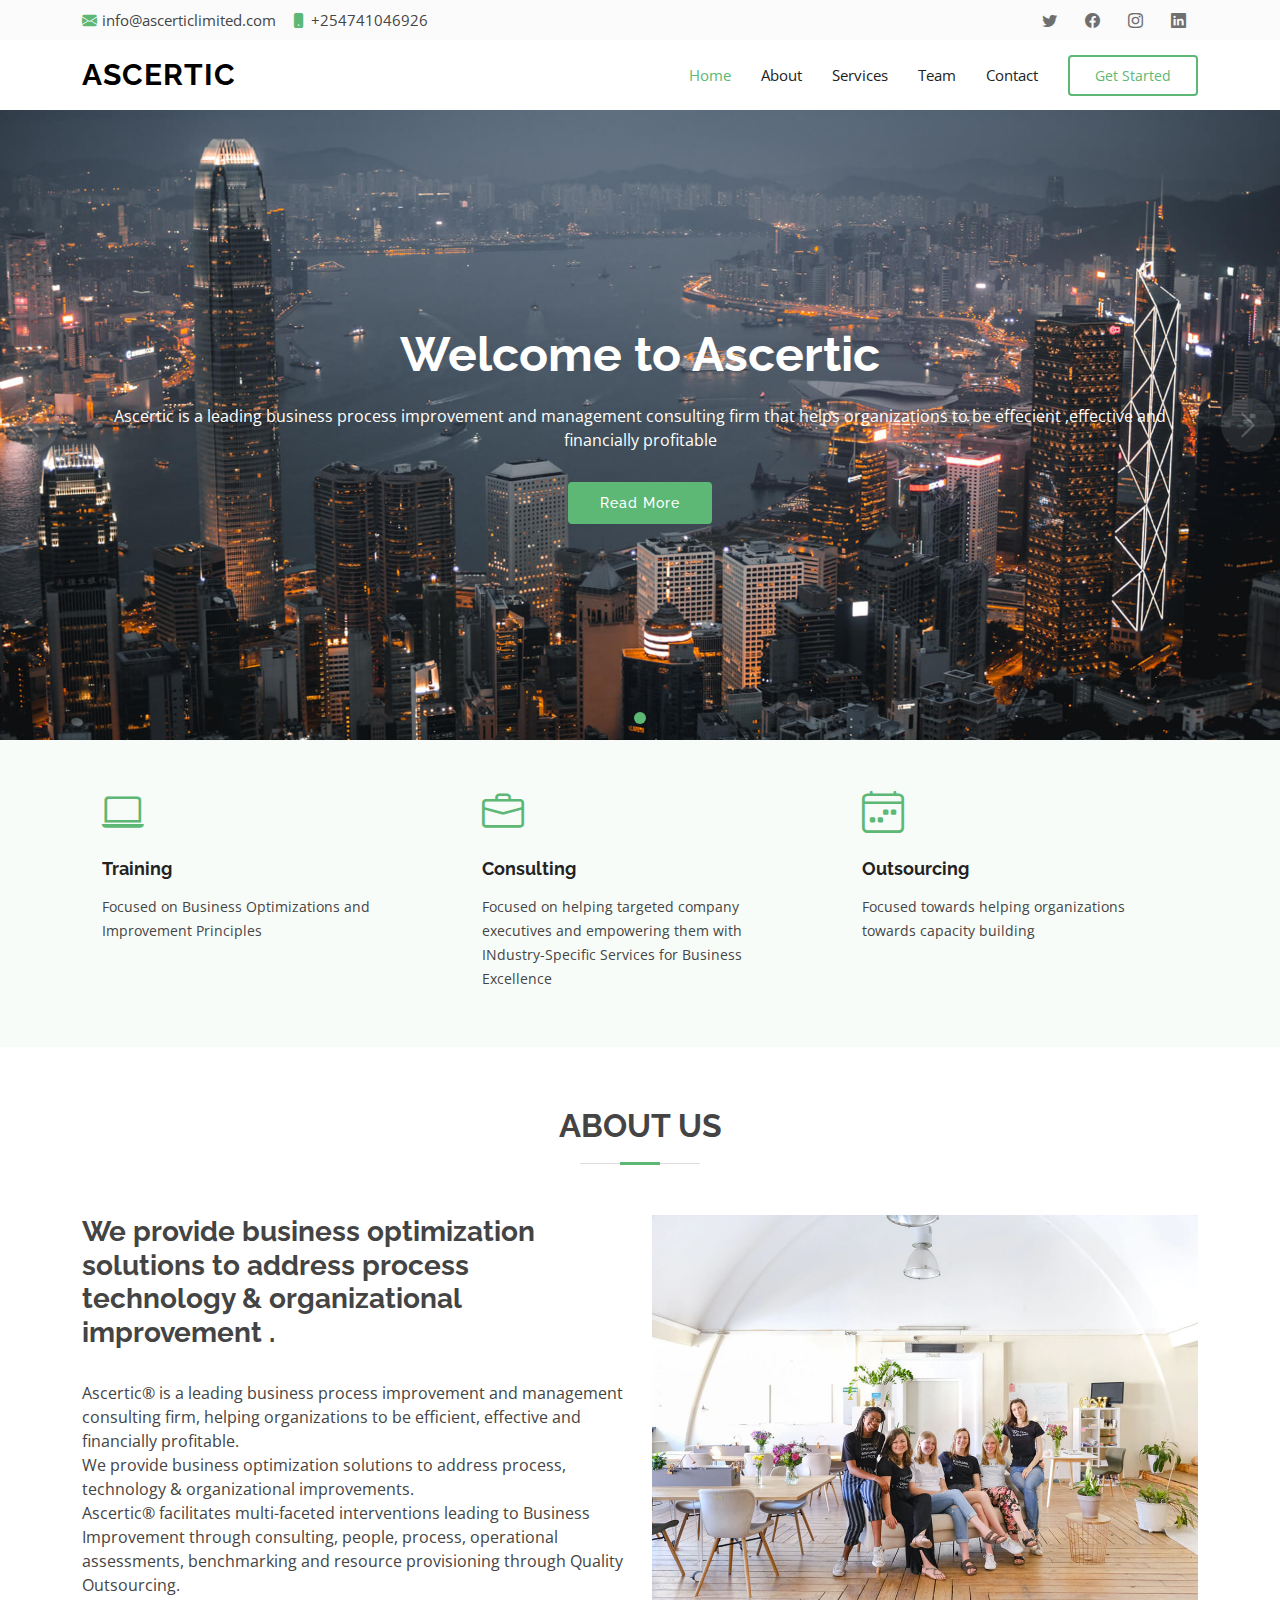
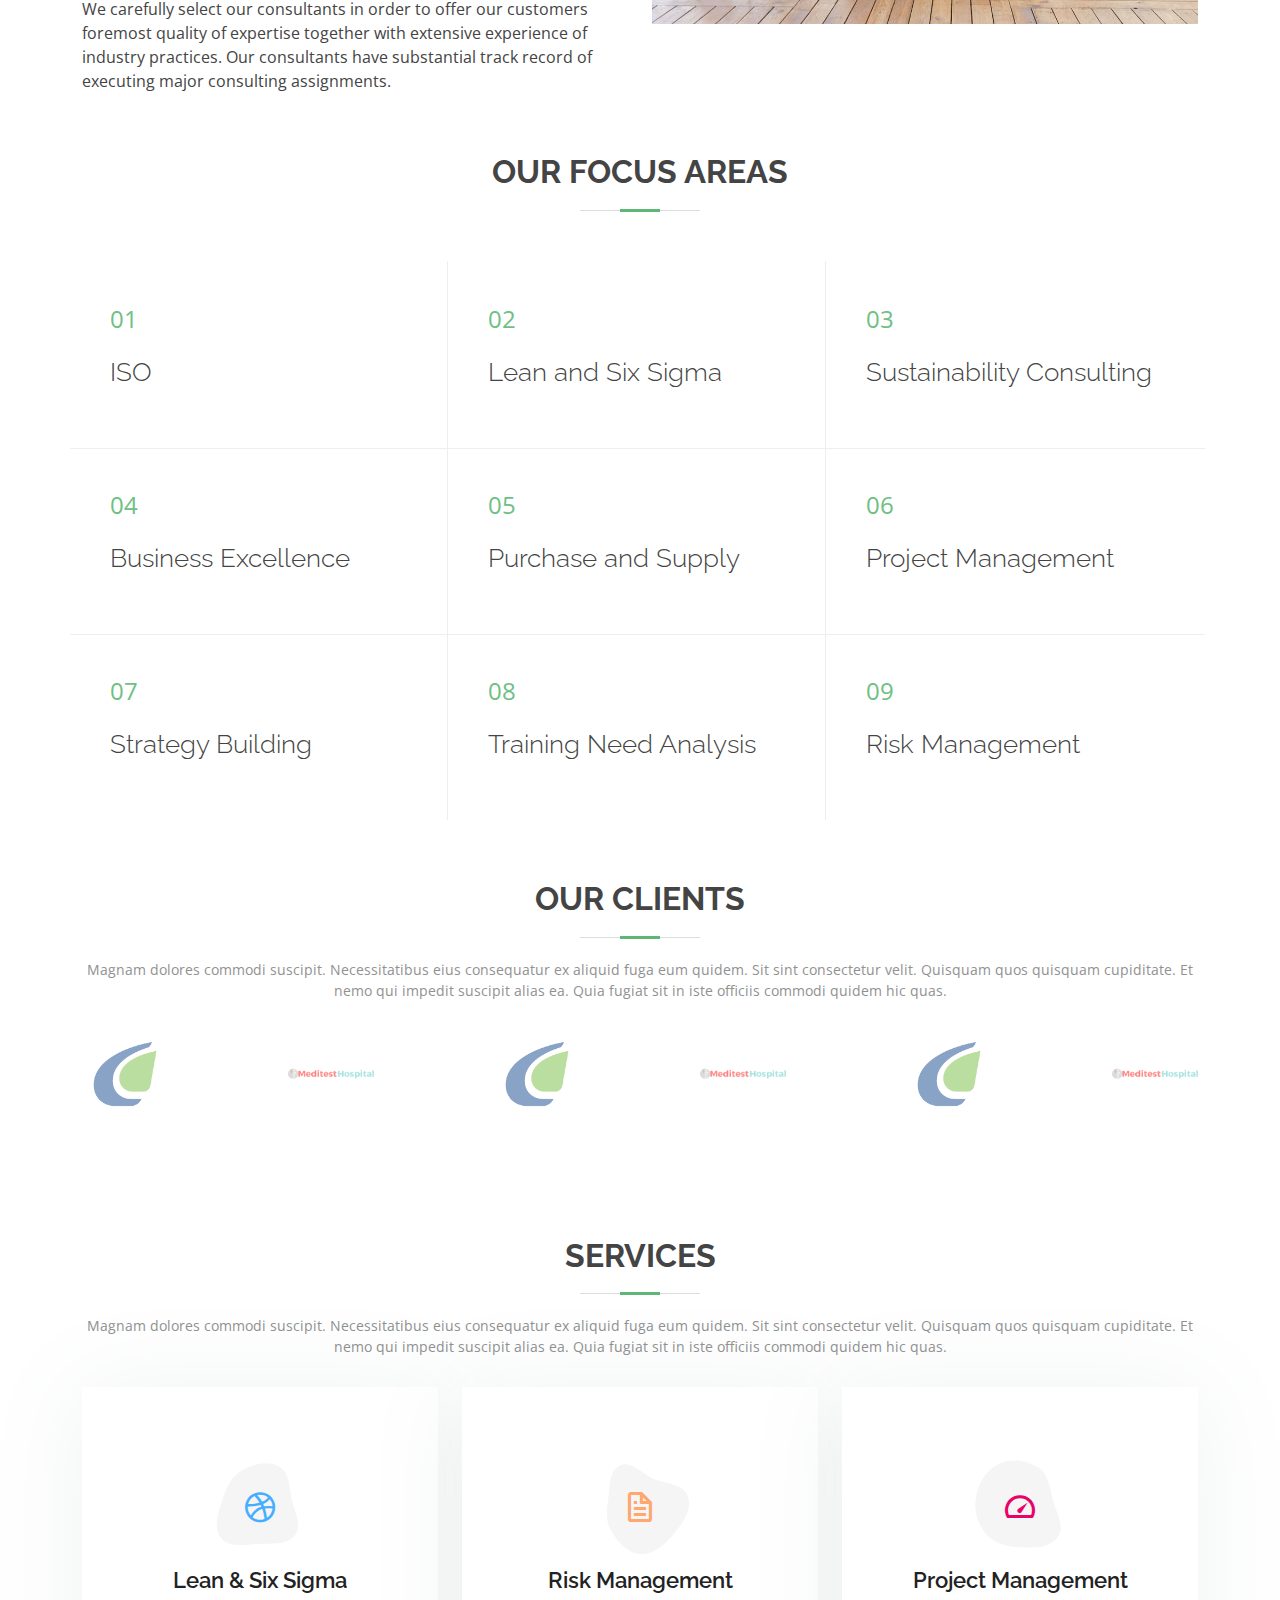
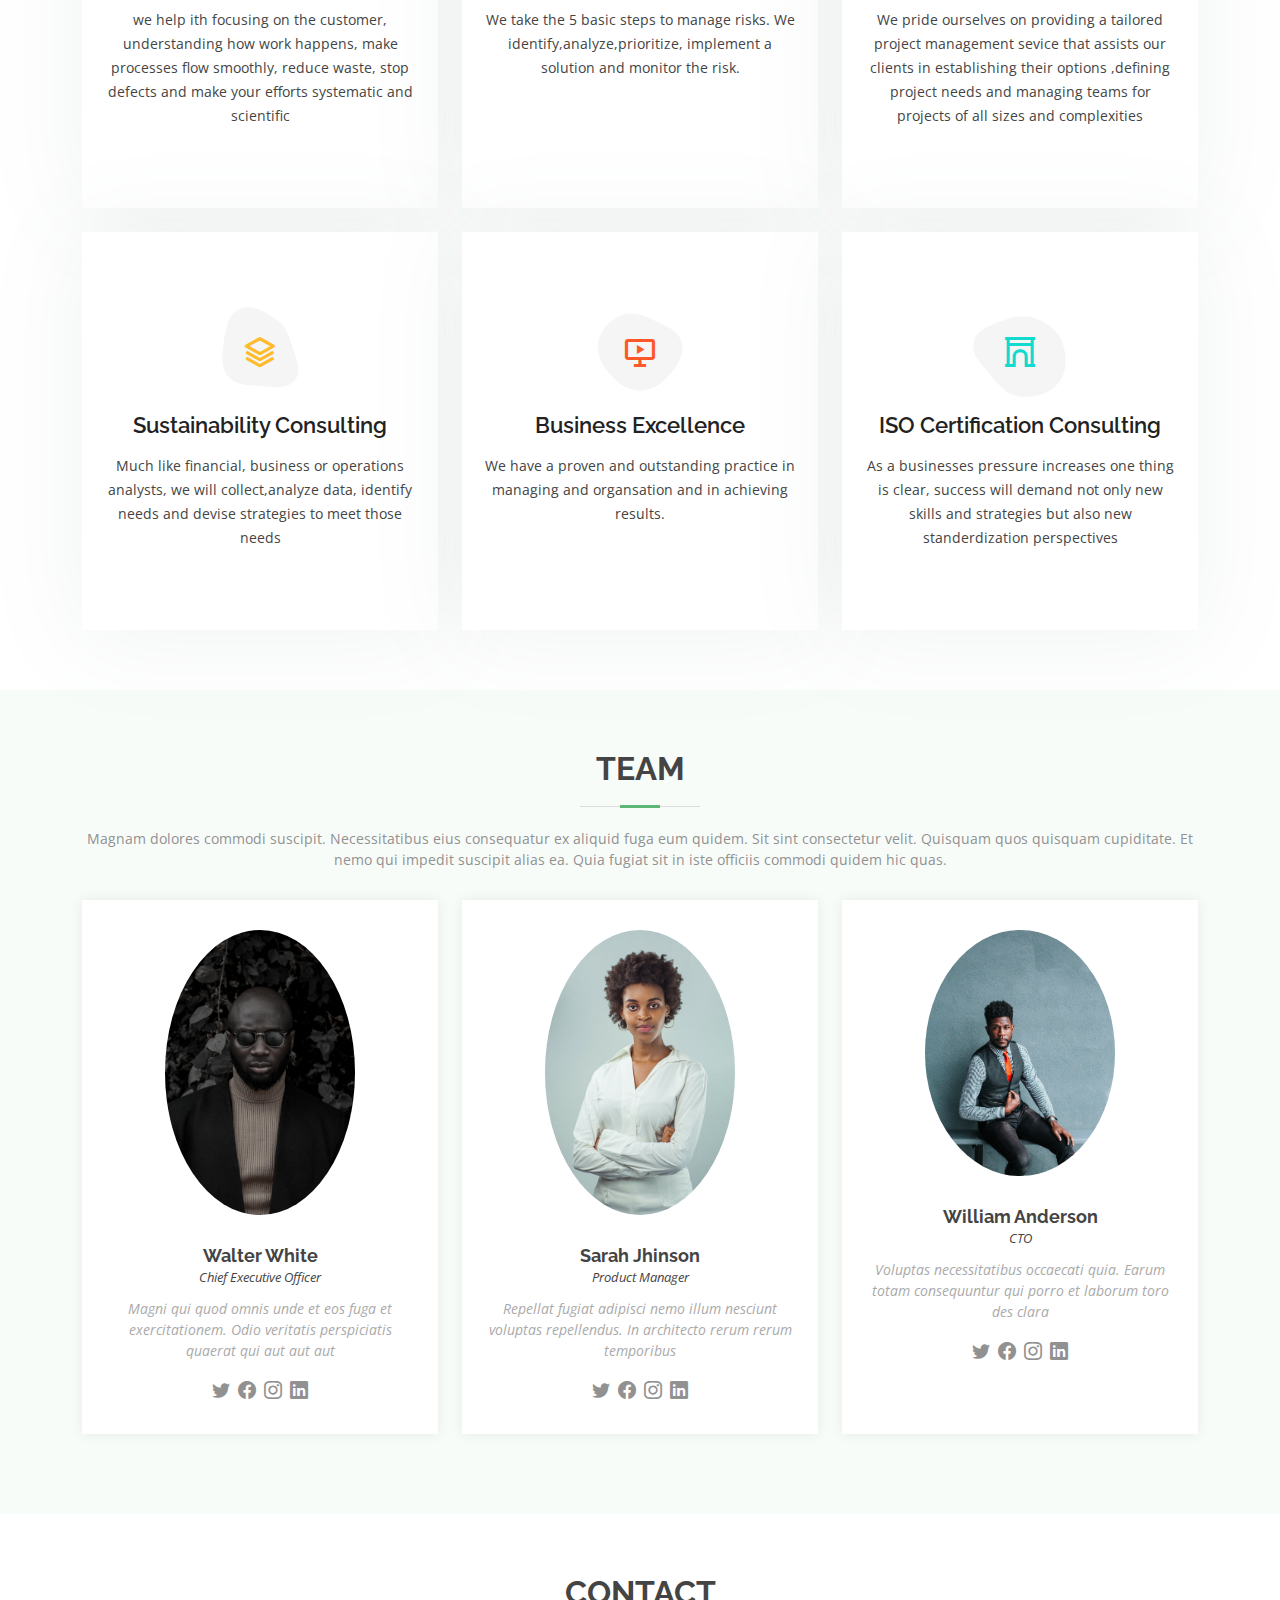
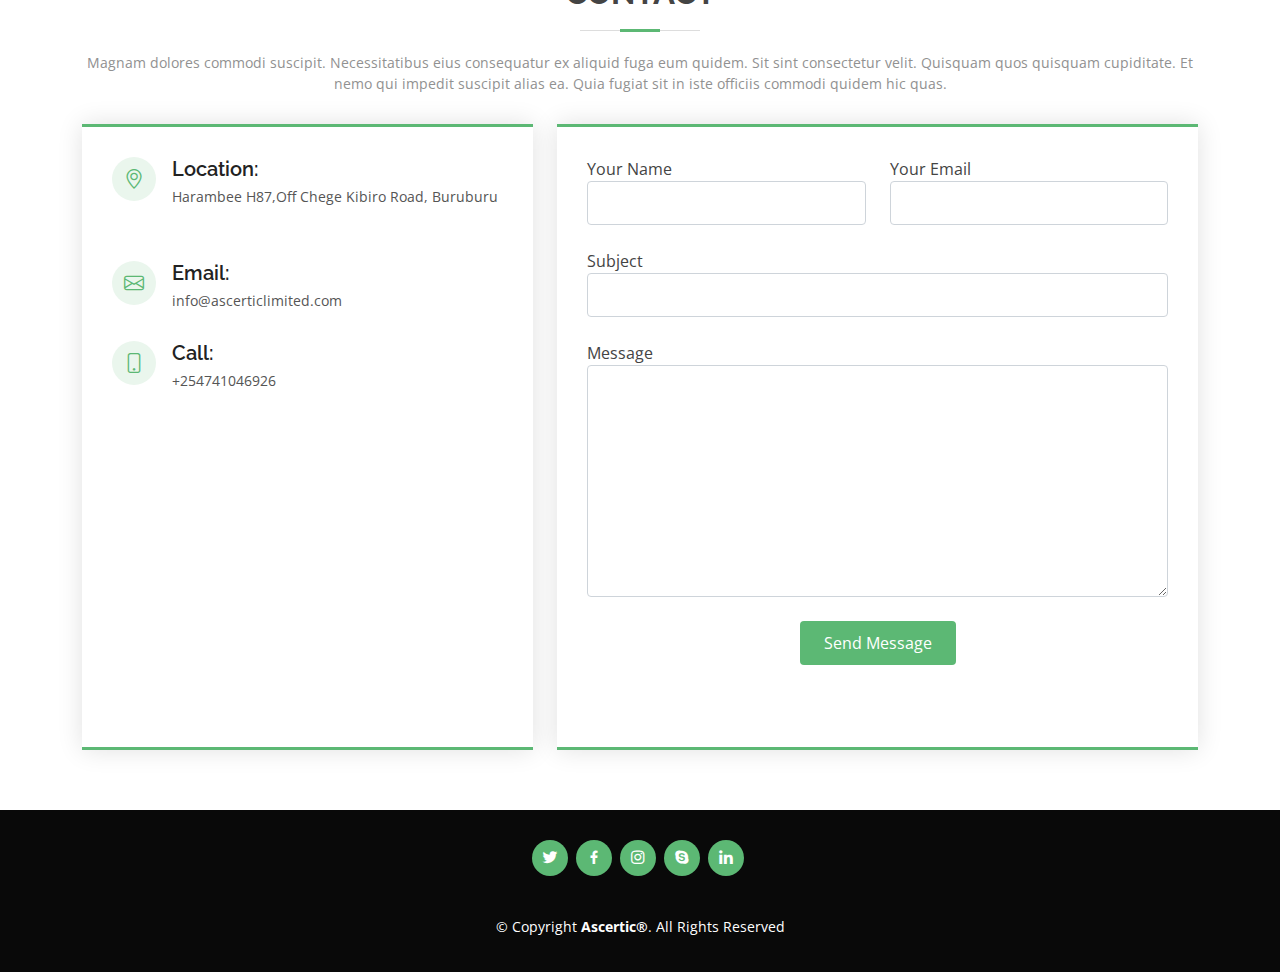
==== index.html @ 9e346cd8 "Changes" ====
<!DOCTYPE html>
<html lang="en">

<head>
  <meta charset="utf-8">
  <meta content="width=device-width, initial-scale=1.0" name="viewport">

  <title style="color: black;">Ascertic®</title>
  <meta content="" name="description">
  <meta content="" name="keywords">

  <!-- Favicons -->
  <link href="assets/img/favicon.png" rel="icon">
  <link href="assets/img/apple-touch-icon.png" rel="apple-touch-icon">

  <!-- Google Fonts -->
  <link href="https://fonts.googleapis.com/css?family=Open+Sans:300,300i,400,400i,600,600i,700,700i|Raleway:300,300i,400,400i,500,500i,600,600i,700,700i|Poppins:300,300i,400,400i,500,500i,600,600i,700,700i" rel="stylesheet">

  <!-- Vendor CSS Files -->
  <link href="assets/vendor/animate.css/animate.min.css" rel="stylesheet">
  <link href="assets/vendor/bootstrap/css/bootstrap.min.css" rel="stylesheet">
  <link href="assets/vendor/bootstrap-icons/bootstrap-icons.css" rel="stylesheet">
  <link href="assets/vendor/boxicons/css/boxicons.min.css" rel="stylesheet">
  <link href="assets/vendor/glightbox/css/glightbox.min.css" rel="stylesheet">
  <link href="assets/vendor/swiper/swiper-bundle.min.css" rel="stylesheet">

  <!-- Template Main CSS File -->
  <link href="assets/css/style.css" rel="stylesheet">

 
</head>

<body>

  <!-- ======= Top Bar ======= -->
  <section id="topbar" class="d-flex align-items-center">
    <div class="container d-flex justify-content-center justify-content-md-between">
      <div class="contact-info d-flex align-items-center">
        <i class="bi bi-envelope-fill"></i><a href="mailto:contact@example.com">info@ascerticlimited.com</a>
        <i class="bi bi-phone-fill phone-icon"></i> +254741046926
      </div>
      <div class="social-links d-none d-md-block">
        <a href="#" class="twitter"><i class="bi bi-twitter"></i></a>
        <a href="#" class="facebook"><i class="bi bi-facebook"></i></a>
        <a href="#" class="instagram"><i class="bi bi-instagram"></i></a>
        <a href="#" class="linkedin"><i class="bi bi-linkedin"></i></i></a>
      </div>
    </div>
  </section>

  <!-- ======= Header ======= -->
  <header id="header" class="d-flex align-items-center">
    <div class="container d-flex align-items-center">

      <h1 class="logo me-auto"><a href="index.html">Ascertic</a></h1>
      <!-- Uncomment below if you prefer to use an image logo -->
      <!-- <a href="index.html" class="logo me-auto"><img src="assets/img/logo.png" alt="" class="img-fluid"></a>-->

      <nav id="navbar" class="navbar">
        <ul>
          <li><a class="nav-link scrollto active" href="#hero">Home</a></li>
          <li><a class="nav-link scrollto" href="#about">About</a></li>
          <li><a class="nav-link scrollto" href="#services">Services</a></li>
          <li><a class="nav-link scrollto" href="#team">Team</a></li>
          <!-- <li class="dropdown"><a href="#"><span>Drop Down</span> <i class="bi bi-chevron-down"></i></a>
            <ul>
              <li><a href="#">Drop Down 1</a></li>
              <li class="dropdown"><a href="#"><span>Deep Drop Down</span> <i class="bi bi-chevron-right"></i></a>
                <ul>
                  <li><a href="#">Deep Drop Down 1</a></li>
                  <li><a href="#">Deep Drop Down 2</a></li>
                  <li><a href="#">Deep Drop Down 3</a></li>
                  <li><a href="#">Deep Drop Down 4</a></li>
                  <li><a href="#">Deep Drop Down 5</a></li>
                </ul>
              </li>
              <li><a href="#">Drop Down 2</a></li>
              <li><a href="#">Drop Down 3</a></li>
              <li><a href="#">Drop Down 4</a></li>
            </ul>
          </li> -->
          <li><a class="nav-link scrollto" href="#contact">Contact</a></li>
          <li><a class="getstarted scrollto" href="#about">Get Started</a></li>
        </ul>
        <i class="bi bi-list mobile-nav-toggle"></i>
      </nav><!-- .navbar -->

    </div>
  </header><!-- End Header -->

  <!-- ======= Hero Section ======= -->
  <section id="hero">
    <div id="heroCarousel" data-bs-interval="5000" class="carousel slide carousel-fade" data-bs-ride="carousel">

      <ol class="carousel-indicators" id="hero-carousel-indicators"></ol>

      <div class="carousel-inner" role="listbox">

        <!-- Slide 1 -->
        <div class="carousel-item active" style="background-image: url(assets/img/slide/slide-1.jpg)">
          <div class="carousel-container">
            <div class="container">
              <h2 class="animate__animated animate__fadeInDown">Welcome to <span>Ascertic</span></h2>
              <p class="animate__animated animate__fadeInUp">Ascertic is a leading business process improvement and management consulting firm that helps organizations to be effecient ,effective and financially profitable</p>
              <a href="#about" class="btn-get-started animate__animated animate__fadeInUp scrollto">Read More</a>
            </div>
          </div>
        </div>
      </div>

      <a class="carousel-control-prev" href="#heroCarousel" role="button" data-bs-slide="prev">
        <span class="carousel-control-prev-icon bi bi-chevron-left" aria-hidden="true"></span>
      </a>

      <a class="carousel-control-next" href="#heroCarousel" role="button" data-bs-slide="next">
        <span class="carousel-control-next-icon bi bi-chevron-right" aria-hidden="true"></span>
      </a>

    </div>
  </section><!-- End Hero -->

  <main id="main">

    <!-- ======= Featured Services Section ======= -->
    <section id="featured-services" class="featured-services section-bg">
      <div class="container">

        <div class="row no-gutters">
          <div class="col-lg-4 col-md-6">
            <div class="icon-box">
              <div class="icon"><i class="bi bi-laptop"></i></div>
              <h4 class="title"><a href="">Training</a></h4>
              <p class="description">Focused on Business Optimizations and Improvement Principles</p>
            </div>
          </div>
          <div class="col-lg-4 col-md-6">
            <div class="icon-box">
              <div class="icon"><i class="bi bi-briefcase"></i></div>
              <h4 class="title"><a href="">Consulting</a></h4>
              <p class="description">Focused on helping targeted company executives and empowering them with INdustry-Specific Services for Business Excellence </p>
            </div>
          </div>
          <div class="col-lg-4 col-md-6">
            <div class="icon-box">
              <div class="icon"><i class="bi bi-calendar4-week"></i></div>
              <h4 class="title"><a href="">Outsourcing</a></h4>
              <p class="description">Focused towards helping organizations towards capacity building</p>
            </div>
          </div>
        </div>

      </div>
    </section><!-- End Featured Services Section -->

    <!-- ======= About Us Section ======= -->
    <section id="about" class="about">
      <div class="container">

        <div class="section-title">
          <h2>About Us</h2>
        </div>
        <div class="row">
          <div class="col-lg-6 order-1 order-lg-2">
            <img src="assets/img/about.jpg" class="img-fluid" alt="">
          </div>
          <div class="col-lg-6 pt-4 pt-lg-0 order-2 order-lg-1 content">
            <h3>We provide business optimization solutions to address process technology & organizational improvement .</h3>
            <br>
              Ascertic® is a leading business process improvement and management consulting firm, helping organizations to be efficient, effective and financially profitable.</br>
               We provide business optimization solutions to address process, technology & organizational improvements.</br>
              Ascertic® facilitates multi-faceted interventions leading to Business Improvement through consulting, people, process, operational assessments, benchmarking and resource provisioning through Quality Outsourcing.</br>
               We carefully select our consultants in order to offer our customers foremost quality of expertise together with extensive experience of industry practices. Our consultants have substantial track record of executing major consulting assignments.
            </p>
          </div>
        </div>

      </div>
    </section><!-- End About Us Section -->

    <!-- ======= Why Us Section ======= -->
    <section id="why-us" class="why-us">
      <div class="container">

        <div class="row no-gutters">
          <div class="section-title">
            <h2>Our Focus Areas</h2>
          </div>
          <div class="col-lg-4 col-md-6 content-item">
            <span>01</span>
            <h4>ISO</h4>
          </div>

          <div class="col-lg-4 col-md-6 content-item">
            <span>02</span>
            <h4>Lean and Six Sigma</h4>
          </div>

          <div class="col-lg-4 col-md-6 content-item">
            <span>03</span>
            <h4>Sustainability Consulting</h4>
          </div>

          <div class="col-lg-4 col-md-6 content-item">
            <span>04</span>
            <h4>Business Excellence</h4>
          </div>

          <div class="col-lg-4 col-md-6 content-item">
            <span>05</span>
            <h4>Purchase and Supply</h4>
          </div>

          <div class="col-lg-4 col-md-6 content-item">
            <span>06</span>
            <h4>Project Management</h4>
          </div>

          <div class="col-lg-4 col-md-6 content-item">
            <span>07</span>
            <h4>Strategy Building</h4>
          </div>

          <div class="col-lg-4 col-md-6 content-item">
            <span>08</span>
            <h4>Training Need Analysis</h4>
          </div>

          <div class="col-lg-4 col-md-6 content-item">
            <span>09</span>
            <h4>Risk Management</h4>
          </div>

        </div>

      </div>
    </section><!-- End Why Us Section -->

    <!-- ======= Our Clients Section ======= -->
    <section id="clients" class="clients">
      <div class="container">

        <div class="section-title">
          <h2>Our Clients</h2>
          <p>Magnam dolores commodi suscipit. Necessitatibus eius consequatur ex aliquid fuga eum quidem. Sit sint consectetur velit. Quisquam quos quisquam cupiditate. Et nemo qui impedit suscipit alias ea. Quia fugiat sit in iste officiis commodi quidem hic quas.</p>
        </div>

        <div class="clients-slider swiper">
          <div class="swiper-wrapper align-items-center">
            <div class="swiper-slide"><img src="assets/img/logo.png" class="img-fluid" alt=""></div>
            <div class="swiper-slide"><img src="assets/img/logo2.png" class="img-fluid" alt=""></div>
          </div>
          <div class="swiper-pagination"></div>
        </div>

      </div>
    </section><!-- End Our Clients Section -->

    <!-- ======= Services Section ======= -->
    <section id="services" class="services">
      <div class="container">

        <div class="section-title">
          <h2>Services</h2>
          <p>Magnam dolores commodi suscipit. Necessitatibus eius consequatur ex aliquid fuga eum quidem. Sit sint consectetur velit. Quisquam quos quisquam cupiditate. Et nemo qui impedit suscipit alias ea. Quia fugiat sit in iste officiis commodi quidem hic quas.</p>
        </div>

        <div class="row">
          <div class="col-lg-4 col-md-6 d-flex align-items-stretch" data-aos="zoom-in" data-aos-delay="100">
            <div class="icon-box iconbox-blue">
              <div class="icon">
                <svg width="100" height="100" viewBox="0 0 600 600" xmlns="http://www.w3.org/2000/svg">
                  <path stroke="none" stroke-width="0" fill="#f5f5f5" d="M300,521.0016835830174C376.1290562159157,517.8887921683347,466.0731472004068,529.7835943286574,510.70327084640275,468.03025145048787C554.3714126377745,407.6079735673963,508.03601936045806,328.9844924480964,491.2728898941984,256.3432110539036C474.5976632858925,184.082847569629,479.9380746630129,96.60480741107993,416.23090153303,58.64404602377083C348.86323505073057,18.502131276798302,261.93793281208167,40.57373210992963,193.5410806939664,78.93577620505333C130.42746243093433,114.334589627462,98.30271207620316,179.96522072025542,76.75703585869454,249.04625023123273C51.97151888228291,328.5150500222984,13.704378332031375,421.85034740162234,66.52175969318436,486.19268352777647C119.04800174914682,550.1803526380478,217.28368757567262,524.383925680826,300,521.0016835830174"></path>
                </svg>
                <i class="bx bxl-dribbble"></i>
              </div>
              <h4><a href="">Lean & Six Sigma</a></h4>
              <p>we help ith focusing on the customer, understanding how work happens, make processes flow smoothly, reduce waste, stop defects and make your efforts systematic and scientific</p>
            </div>
          </div>

          <div class="col-lg-4 col-md-6 d-flex align-items-stretch mt-4 mt-md-0" data-aos="zoom-in" data-aos-delay="200">
            <div class="icon-box iconbox-orange ">
              <div class="icon">
                <svg width="100" height="100" viewBox="0 0 600 600" xmlns="http://www.w3.org/2000/svg">
                  <path stroke="none" stroke-width="0" fill="#f5f5f5" d="M300,582.0697525312426C382.5290701553225,586.8405444964366,449.9789794690241,525.3245884688669,502.5850820975895,461.55621195738473C556.606425686781,396.0723002908107,615.8543463187945,314.28637112970534,586.6730223649479,234.56875336149918C558.9533121215079,158.8439757836574,454.9685369536778,164.00468322053177,381.49747125262974,130.76875717737553C312.15926192815925,99.40240125094834,248.97055460311594,18.661163978235184,179.8680185752513,50.54337015887873C110.5421016452524,82.52863877960104,119.82277516462835,180.83849132639028,109.12597500060166,256.43424936330496C100.08760227029461,320.3096726198365,92.17705696193138,384.0621239912766,124.79988738764834,439.7174275375508C164.83382741302287,508.01625554203684,220.96474134820875,577.5009287672846,300,582.0697525312426"></path>
                </svg>
                <i class="bx bx-file"></i>
              </div>
              <h4><a href="">Risk Management</a></h4>
              <p>We take the 5 basic steps to manage risks. We identify,analyze,prioritize, implement a solution and monitor the risk.</p>
            </div>
          </div>

          <div class="col-lg-4 col-md-6 d-flex align-items-stretch mt-4 mt-lg-0" data-aos="zoom-in" data-aos-delay="300">
            <div class="icon-box iconbox-pink">
              <div class="icon">
                <svg width="100" height="100" viewBox="0 0 600 600" xmlns="http://www.w3.org/2000/svg">
                  <path stroke="none" stroke-width="0" fill="#f5f5f5" d="M300,541.5067337569781C382.14930387511276,545.0595476570109,479.8736841581634,548.3450877840088,526.4010558755058,480.5488172755941C571.5218469581645,414.80211281144784,517.5187510058486,332.0715597781072,496.52539010469104,255.14436215662573C477.37192572678356,184.95920475031193,473.57363656557914,105.61284051026155,413.0603344069578,65.22779650032875C343.27470386102294,18.654635553484475,251.2091493199835,5.337323636656869,175.0934190732945,40.62881213300186C97.87086631185822,76.43348514350839,51.98124368387456,156.15599469081315,36.44837278890362,239.84606092416172C21.716077023791087,319.22268207091537,43.775223500013084,401.1760424656574,96.891909868211,461.97329694683043C147.22146801428983,519.5804099606455,223.5754009179313,538.201503339737,300,541.5067337569781"></path>
                </svg>
                <i class="bx bx-tachometer"></i>
              </div>
              <h4><a href="">Project Management</a></h4>
              <p>We pride ourselves on providing a tailored project management sevice that assists our clients in establishing their options ,defining project needs and managing teams for projects of all sizes and complexities</p>
            </div>
          </div>

          <div class="col-lg-4 col-md-6 d-flex align-items-stretch mt-4" data-aos="zoom-in" data-aos-delay="100">
            <div class="icon-box iconbox-yellow">
              <div class="icon">
                <svg width="100" height="100" viewBox="0 0 600 600" xmlns="http://www.w3.org/2000/svg">
                  <path stroke="none" stroke-width="0" fill="#f5f5f5" d="M300,503.46388370962813C374.79870501325706,506.71871716319447,464.8034551963731,527.1746412648533,510.4981551193396,467.86667711651364C555.9287308511215,408.9015244558933,512.6030010748507,327.5744911775523,490.211057578863,256.5855673507754C471.097692560561,195.9906835881958,447.69079081568157,138.11976852964426,395.19560036434837,102.3242989838813C329.3053358748298,57.3949838291264,248.02791733380457,8.279543830951368,175.87071277845988,42.242879143198664C103.41431057327972,76.34704239035025,93.79494320519305,170.9812938413882,81.28167332365135,250.07896920659033C70.17666984294237,320.27484674793965,64.84698225790005,396.69656628748305,111.28512138212992,450.4950937839243C156.20124167950087,502.5303643271138,231.32542653798444,500.4755392045468,300,503.46388370962813"></path>
                </svg>
                <i class="bx bx-layer"></i>
              </div>
              <h4><a href="">Sustainability Consulting</a></h4>
              <p>Much like financial, business or operations analysts, we will collect,analyze data, identify needs and devise strategies to meet those needs</p>
            </div>
          </div>

          <div class="col-lg-4 col-md-6 d-flex align-items-stretch mt-4" data-aos="zoom-in" data-aos-delay="200">
            <div class="icon-box iconbox-red">
              <div class="icon">
                <svg width="100" height="100" viewBox="0 0 600 600" xmlns="http://www.w3.org/2000/svg">
                  <path stroke="none" stroke-width="0" fill="#f5f5f5" d="M300,532.3542879108572C369.38199826031484,532.3153073249985,429.10787420159085,491.63046689027357,474.5244479745417,439.17860296908856C522.8885846962883,383.3225815378663,569.1668002868075,314.3205725914397,550.7432151929288,242.7694973846089C532.6665558377875,172.5657663291529,456.2379748765914,142.6223662098291,390.3689995646985,112.34683881706744C326.66090330228417,83.06452184765237,258.84405631176094,53.51806209861945,193.32584062364296,78.48882559362697C121.61183558270385,105.82097193414197,62.805066853699245,167.19869350419734,48.57481801355237,242.6138429142374C34.843463184063346,315.3850353017275,76.69343916112496,383.4422959591041,125.22947124332185,439.3748458443577C170.7312796277747,491.8107796887764,230.57421082200815,532.3932930995766,300,532.3542879108572"></path>
                </svg>
                <i class="bx bx-slideshow"></i>
              </div>
              <h4><a href="">Business Excellence</a></h4>
              <p>We have a proven and outstanding practice in managing and organsation and in achieving results.</p>
            </div>
          </div>

          <div class="col-lg-4 col-md-6 d-flex align-items-stretch mt-4" data-aos="zoom-in" data-aos-delay="300">
            <div class="icon-box iconbox-teal">
              <div class="icon">
                <svg width="100" height="100" viewBox="0 0 600 600" xmlns="http://www.w3.org/2000/svg">
                  <path stroke="none" stroke-width="0" fill="#f5f5f5" d="M300,566.797414625762C385.7384707136149,576.1784315230908,478.7894351017131,552.8928747891023,531.9192734346935,484.94944893311C584.6109503024035,417.5663521118492,582.489472248146,322.67544863468447,553.9536738515405,242.03673114598146C529.1557734026468,171.96086150256528,465.24506316201064,127.66468636344209,395.9583748389544,100.7403814666027C334.2173773831606,76.7482773500951,269.4350130405921,84.62216499799875,207.1952322260088,107.2889140133804C132.92018162631612,134.33871894543012,41.79353780512637,160.00259165414826,22.644507872594943,236.69541883565114C3.319112789854554,314.0945973066697,72.72355303640163,379.243833228382,124.04198916343866,440.3218312028393C172.9286146004772,498.5055451809895,224.45579914871206,558.5317968840102,300,566.797414625762"></path>
                </svg>
                <i class="bx bx-arch"></i>
              </div>
              <h4><a href="">ISO Certification Consulting</a></h4>
              <p>As a businesses pressure increases one thing is clear, success will demand not only new skills and strategies but also new standerdization perspectives </p>
            </div>
          </div>

        </div>

      </div>
    </section><!-- End Services Section -->

    <!-- ======= Team Section ======= -->
    <section id="team" class="team section-bg">
      <div class="container">

        <div class="section-title">
          <h2>Team</h2>
          <p>Magnam dolores commodi suscipit. Necessitatibus eius consequatur ex aliquid fuga eum quidem. Sit sint consectetur velit. Quisquam quos quisquam cupiditate. Et nemo qui impedit suscipit alias ea. Quia fugiat sit in iste officiis commodi quidem hic quas.</p>
        </div>

        <div class="row">
          <div class="col-lg-4 col-md-6 d-flex align-items-stretch">
            <div class="member">
              <img src="assets/img/team/team-1.jpg" alt="">
              <h4>Walter White</h4>
              <span>Chief Executive Officer</span>
              <p>
                Magni qui quod omnis unde et eos fuga et exercitationem. Odio veritatis perspiciatis quaerat qui aut aut aut
              </p>
              <div class="social">
                <a href=""><i class="bi bi-twitter"></i></a>
                <a href=""><i class="bi bi-facebook"></i></a>
                <a href=""><i class="bi bi-instagram"></i></a>
                <a href=""><i class="bi bi-linkedin"></i></a>
              </div>
            </div>
          </div>

          <div class="col-lg-4 col-md-6 d-flex align-items-stretch">
            <div class="member">
              <img src="assets/img/team/team-2.jpg" alt="">
              <h4>Sarah Jhinson</h4>
              <span>Product Manager</span>
              <p>
                Repellat fugiat adipisci nemo illum nesciunt voluptas repellendus. In architecto rerum rerum temporibus
              </p>
              <div class="social">
                <a href=""><i class="bi bi-twitter"></i></a>
                <a href=""><i class="bi bi-facebook"></i></a>
                <a href=""><i class="bi bi-instagram"></i></a>
                <a href=""><i class="bi bi-linkedin"></i></a>
              </div>
            </div>
          </div>

          <div class="col-lg-4 col-md-6 d-flex align-items-stretch">
            <div class="member">
              <img src="assets/img/team/team-3.jpg" alt="">
              <h4>William Anderson</h4>
              <span>CTO</span>
              <p>
                Voluptas necessitatibus occaecati quia. Earum totam consequuntur qui porro et laborum toro des clara
              </p>
              <div class="social">
                <a href=""><i class="bi bi-twitter"></i></a>
                <a href=""><i class="bi bi-facebook"></i></a>
                <a href=""><i class="bi bi-instagram"></i></a>
                <a href=""><i class="bi bi-linkedin"></i></a>
              </div>
            </div>
          </div>

        </div>

      </div>
    </section><!-- End Team Section -->

    <!-- ======= Contact Section ======= -->
    <section id="contact" class="contact">
      <div class="container">

        <div class="section-title">
          <h2>Contact</h2>
          <p>Magnam dolores commodi suscipit. Necessitatibus eius consequatur ex aliquid fuga eum quidem. Sit sint consectetur velit. Quisquam quos quisquam cupiditate. Et nemo qui impedit suscipit alias ea. Quia fugiat sit in iste officiis commodi quidem hic quas.</p>
        </div>

        <div class="row">

          <div class="col-lg-5 d-flex align-items-stretch">
            <div class="info">
              <div class="address">
                <i class="bi bi-geo-alt"></i>
                <h4>Location:</h4>
                <p>Harambee H87,Off Chege Kibiro Road, Buruburu</p><br/>

              </div>

              <div class="email">
                <i class="bi bi-envelope"></i>
                <h4>Email:</h4>
                <p>info@ascerticlimited.com</p>
              </div>

              <div class="phone">
                <i class="bi bi-phone"></i>
                <h4>Call:</h4>
                <p>+254741046926</p>
              </div>

              <iframe src="https://www.google.com/maps/embed?pb=!1m14!1m8!1m3!1d12097.433213460943!2d-74.0062269!3d40.7101282!3m2!1i1024!2i768!4f13.1!3m3!1m2!1s0x0%3A0xb89d1fe6bc499443!2sDowntown+Conference+Center!5e0!3m2!1smk!2sbg!4v1539943755621" frameborder="0" style="border:0; width: 100%; height: 290px;" allowfullscreen></iframe>
            </div>
            

          </div>

          <div class="col-lg-7 mt-5 mt-lg-0 d-flex align-items-stretch">
            <form action="forms/contact.php" method="post" role="form" class="php-email-form">
              <div class="row">
                <div class="form-group col-md-6">
                  <label for="name">Your Name</label>
                  <input type="text" name="name" class="form-control" id="name" required>
                </div>
                <div class="form-group col-md-6 mt-3 mt-md-0">
                  <label for="name">Your Email</label>
                  <input type="email" class="form-control" name="email" id="email" required>
                </div>
              </div>
              <div class="form-group mt-3">
                <label for="name">Subject</label>
                <input type="text" class="form-control" name="subject" id="subject" required>
              </div>
              <div class="form-group mt-3">
                <label for="name">Message</label>
                <textarea class="form-control" name="message" rows="10" required></textarea>
              </div>
              <div class="my-3">
                <div class="loading">Loading</div>
                <div class="error-message"></div>
                <div class="sent-message">Your message has been sent. Thank you!</div>
              </div>
              <div class="text-center"><button type="submit">Send Message</button></div>
            </form>
          </div>

        </div>

      </div>
    </section><!-- End Contact Section -->

  </main><!-- End #main -->

  <!-- ======= Footer ======= -->
  <footer id="footer">
    <div class="container">
      <div class="social-links">
        <a href="#" class="twitter"><i class="bx bxl-twitter"></i></a>
        <a href="#" class="facebook"><i class="bx bxl-facebook"></i></a>
        <a href="#" class="instagram"><i class="bx bxl-instagram"></i></a>
        <a href="#" class="google-plus"><i class="bx bxl-skype"></i></a>
        <a href="#" class="linkedin"><i class="bx bxl-linkedin"></i></a>
      </div>
      <div class="copyright">
        &copy; Copyright <strong><span>Ascertic®</span></strong>. All Rights Reserved
      </div>
      
    </div>
  </footer><!-- End Footer -->

  <a href="#" class="back-to-top d-flex align-items-center justify-content-center"><i class="bi bi-arrow-up-short"></i></a>

  <!-- Vendor JS Files -->
  <script src="assets/vendor/bootstrap/js/bootstrap.bundle.min.js"></script>
  <script src="assets/vendor/glightbox/js/glightbox.min.js"></script>
  <script src="assets/vendor/isotope-layout/isotope.pkgd.min.js"></script>
  <script src="assets/vendor/swiper/swiper-bundle.min.js"></script>
  <script src="assets/vendor/php-email-form/validate.js"></script>

  <!-- Template Main JS File -->
  <script src="assets/js/main.js"></script>

</body>

</html>
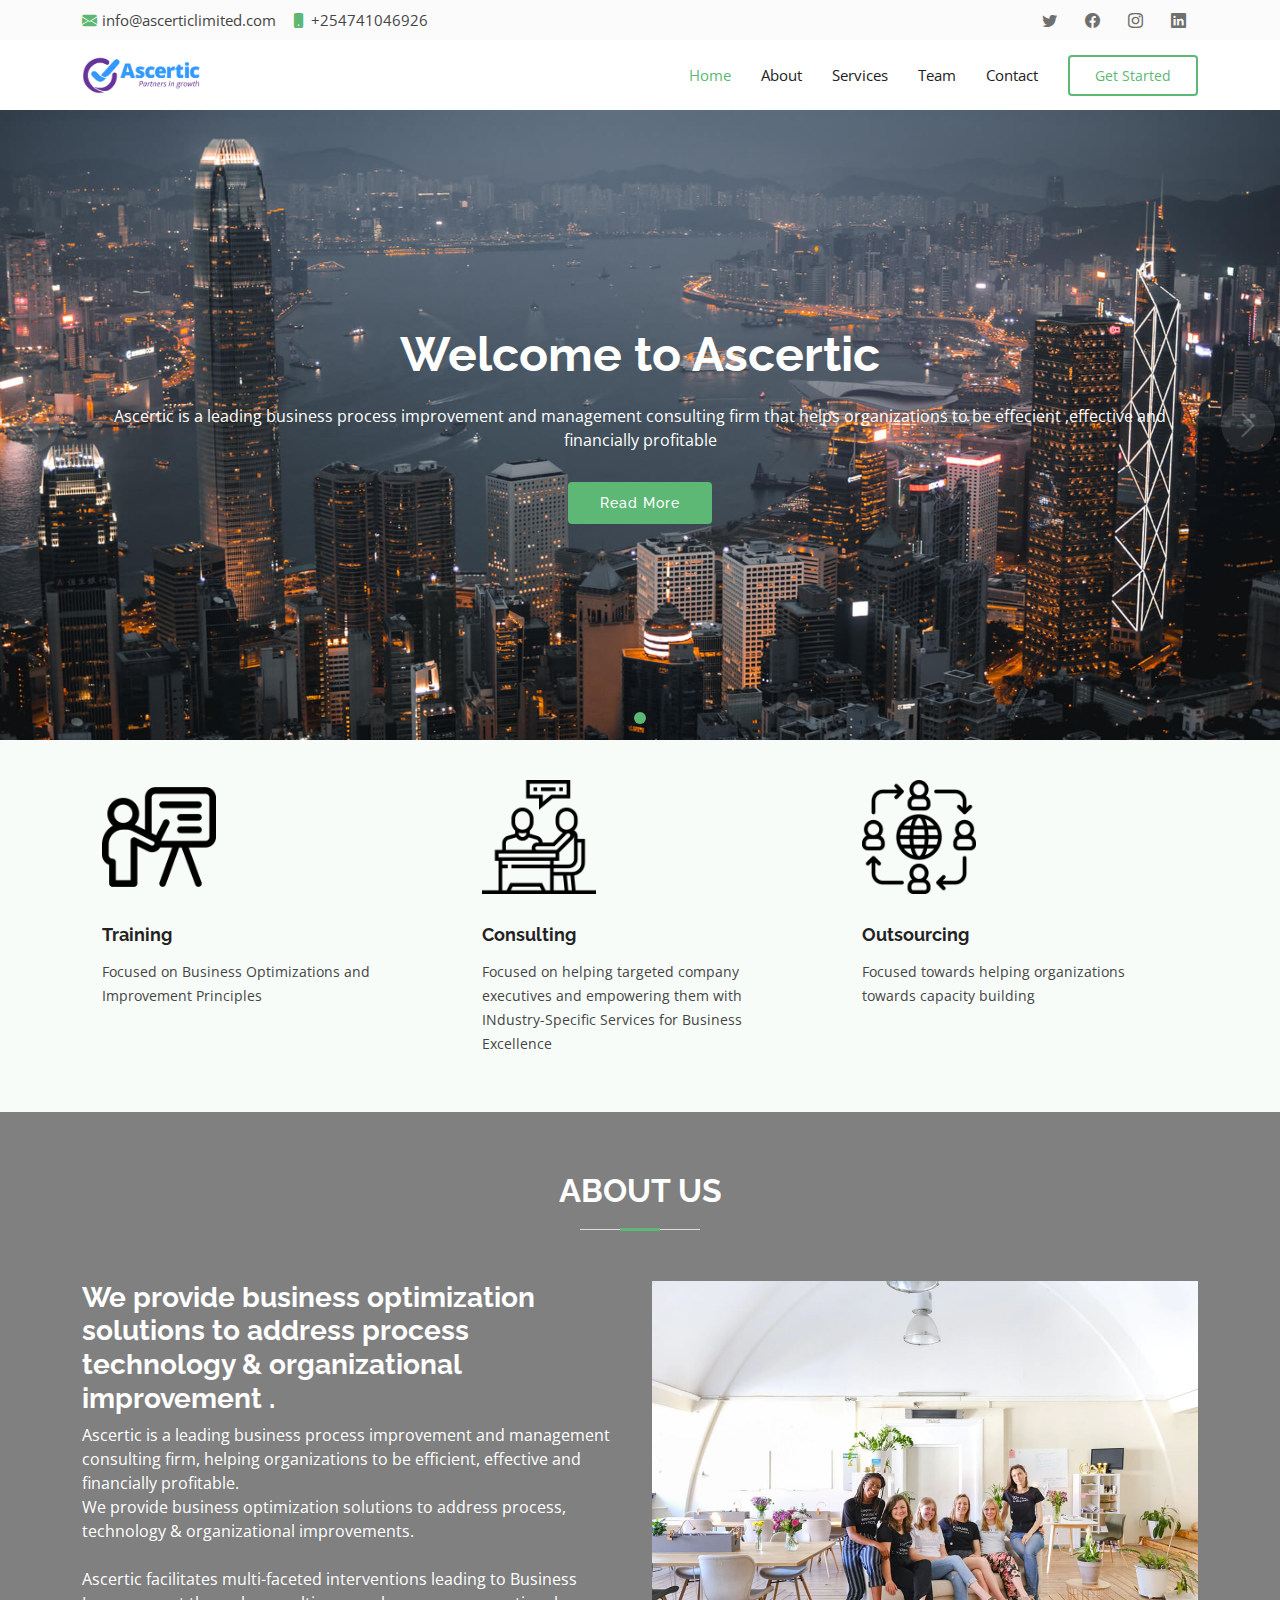
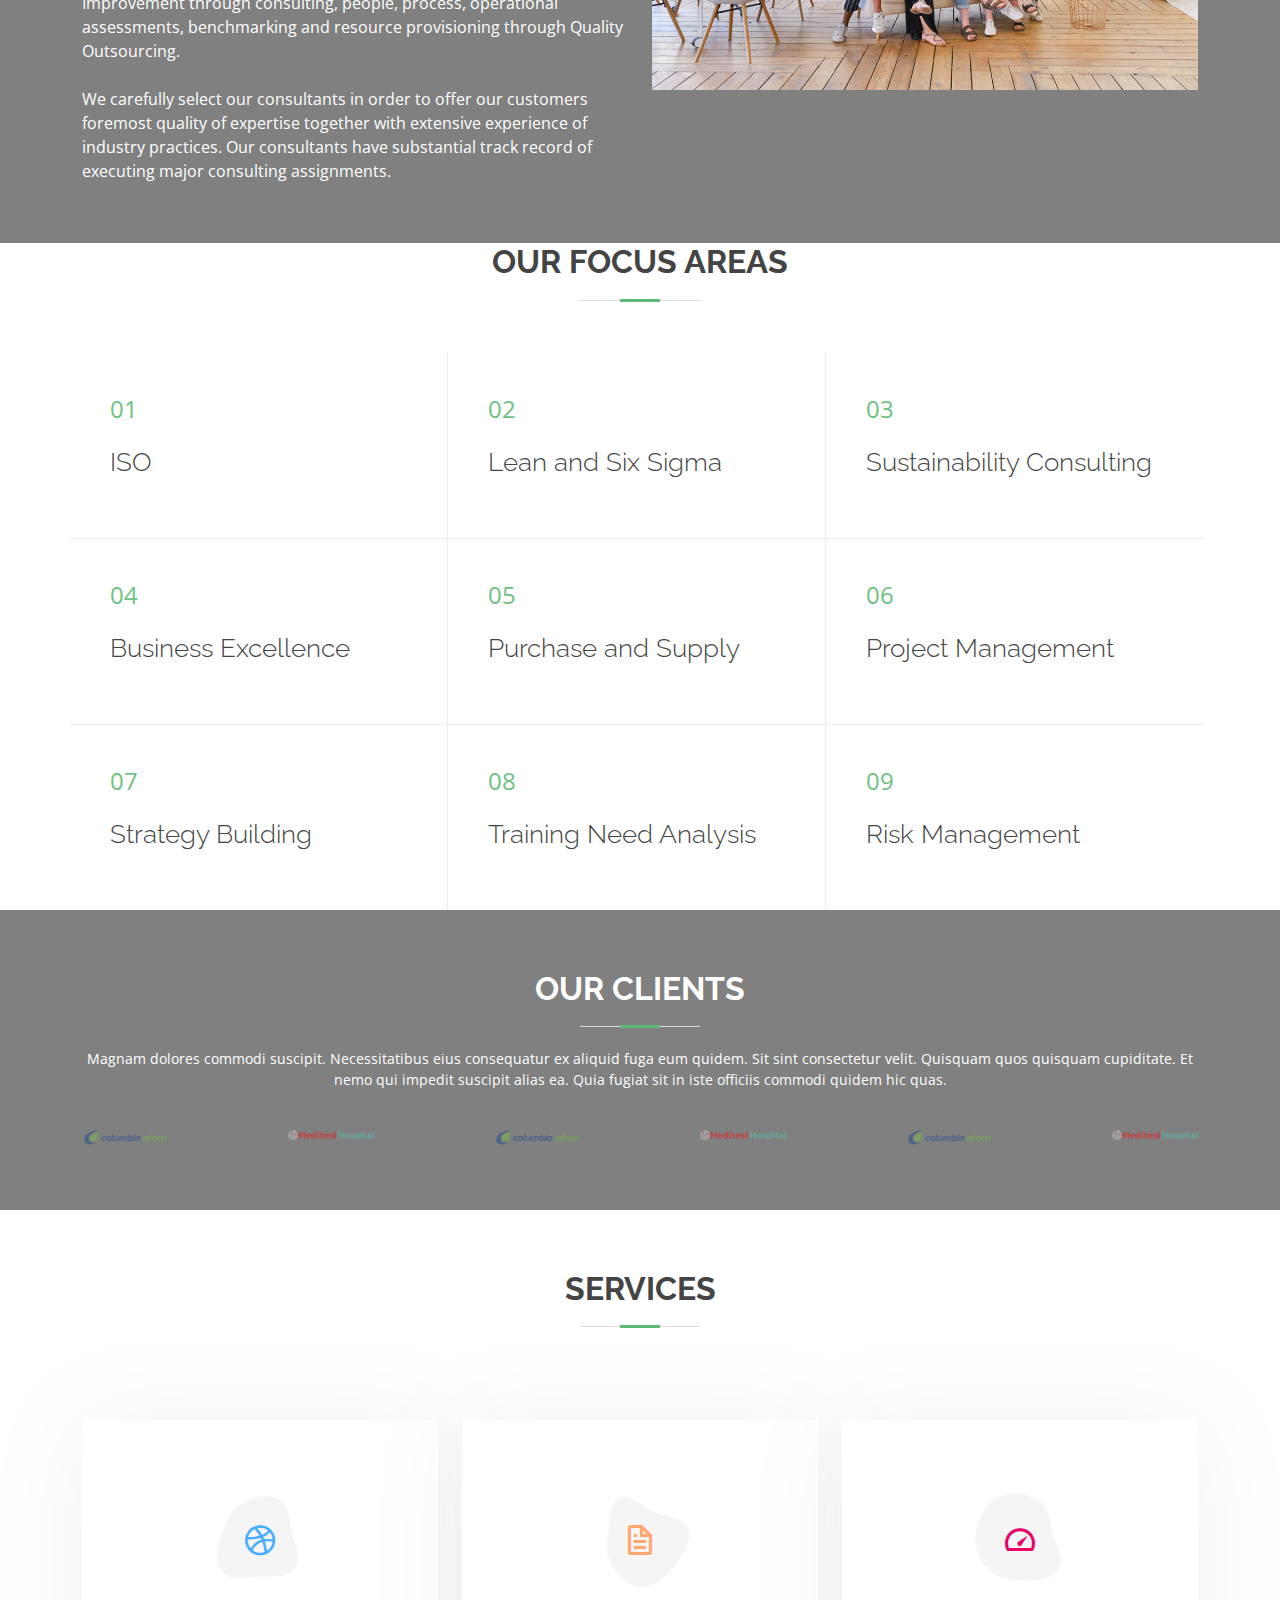
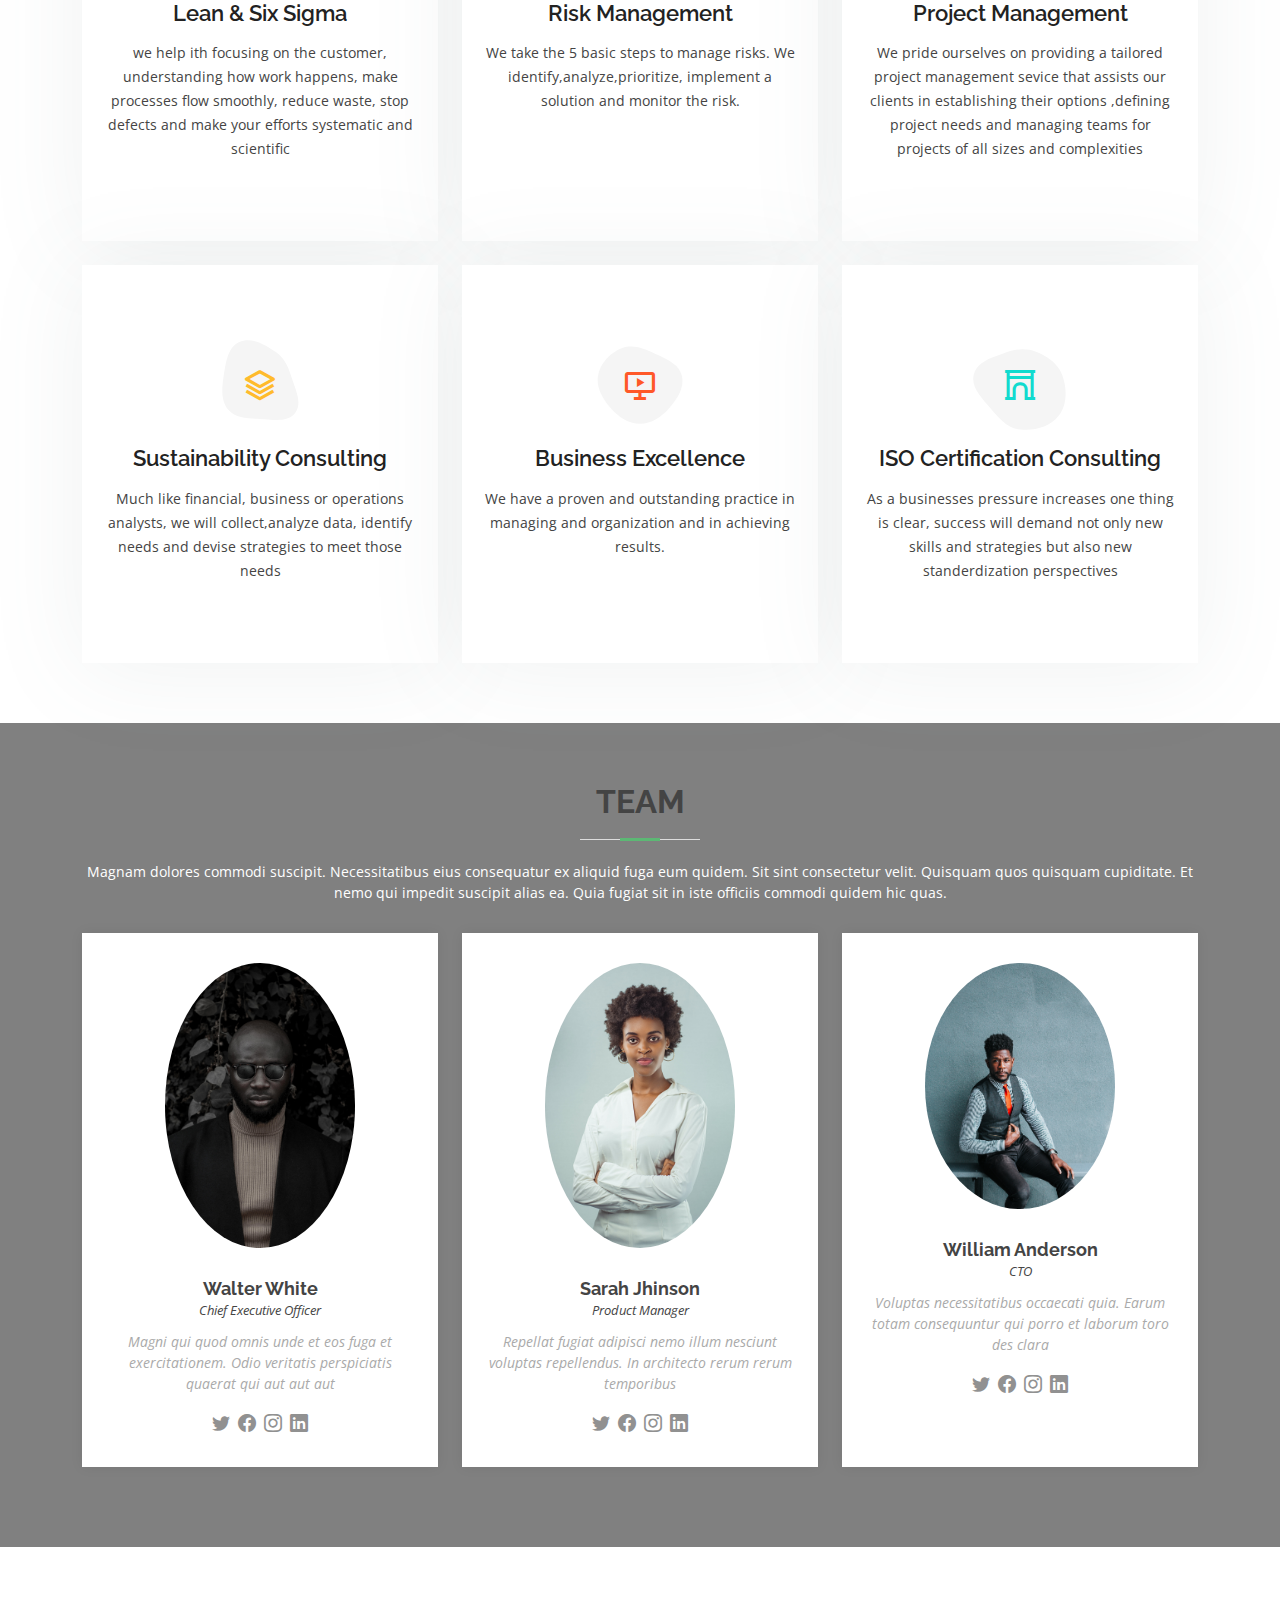
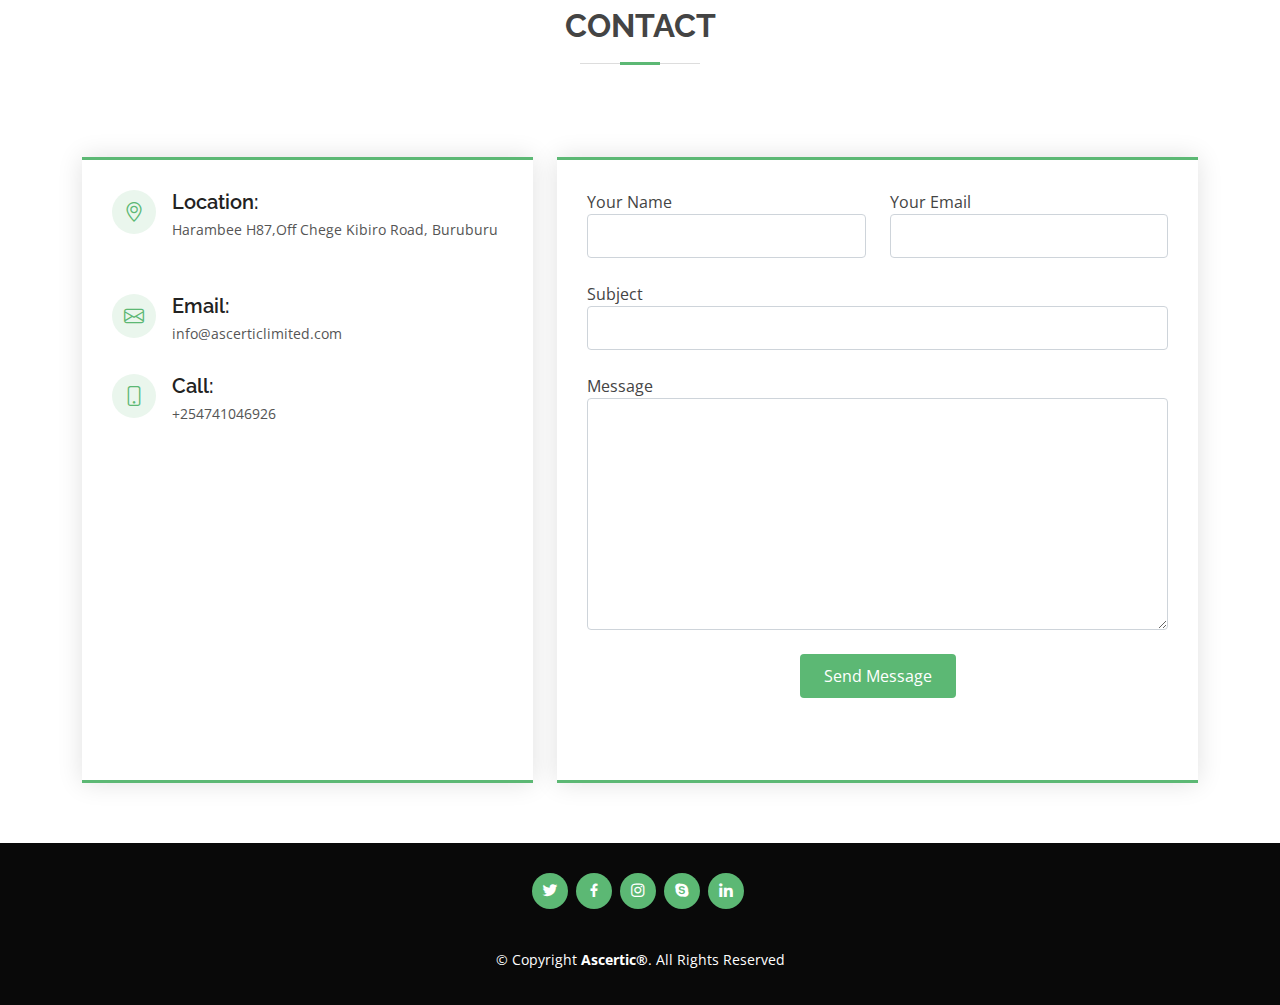
==== commit ee4c85a7: "Final fix" ====
--- a/index.html
+++ b/index.html
@@ -4,6 +4,9 @@
 <head>
   <meta charset="utf-8">
   <meta content="width=device-width, initial-scale=1.0" name="viewport">
+  <meta http-equiv='cache-control' content='no-cache'> 
+  <meta http-equiv='expires' content='0'> 
+  <meta http-equiv='pragma' content='no-cache'>
 
   <title style="color: black;">Ascertic®</title>
   <meta content="" name="description">
@@ -52,9 +55,9 @@
   <header id="header" class="d-flex align-items-center">
     <div class="container d-flex align-items-center">
 
-      <h1 class="logo me-auto"><a href="index.html">Ascertic</a></h1>
+      <!-- <h1 class="logo me-auto"><a href="index.html">Ascertic</a></h1> -->
       <!-- Uncomment below if you prefer to use an image logo -->
-      <!-- <a href="index.html" class="logo me-auto"><img src="assets/img/logo.png" alt="" class="img-fluid"></a>-->
+      <a href="index.html" class="logo me-auto"><img src="assets/img/logo.png" alt="" class="img-fluid"></a>
 
       <nav id="navbar" class="navbar">
         <ul>
@@ -128,21 +131,21 @@
         <div class="row no-gutters">
           <div class="col-lg-4 col-md-6">
             <div class="icon-box">
-              <div class="icon"><i class="bi bi-laptop"></i></div>
+              <div class="icon"><img class="icon"src="./assets/img/clients/presentation.png" alt=""></div>
               <h4 class="title"><a href="">Training</a></h4>
               <p class="description">Focused on Business Optimizations and Improvement Principles</p>
             </div>
           </div>
           <div class="col-lg-4 col-md-6">
             <div class="icon-box">
-              <div class="icon"><i class="bi bi-briefcase"></i></div>
+              <div class="icon"><img class="icon" src="./assets/img/clients/consultation.png" alt=""> </div>
               <h4 class="title"><a href="">Consulting</a></h4>
               <p class="description">Focused on helping targeted company executives and empowering them with INdustry-Specific Services for Business Excellence </p>
             </div>
           </div>
           <div class="col-lg-4 col-md-6">
             <div class="icon-box">
-              <div class="icon"><i class="bi bi-calendar4-week"></i></div>
+              <div class="icon"> <img class="icon" src="./assets/img/clients/outsourcing.png" alt=""></div>
               <h4 class="title"><a href="">Outsourcing</a></h4>
               <p class="description">Focused towards helping organizations towards capacity building</p>
             </div>
@@ -165,10 +168,10 @@
           </div>
           <div class="col-lg-6 pt-4 pt-lg-0 order-2 order-lg-1 content">
             <h3>We provide business optimization solutions to address process technology & organizational improvement .</h3>
-            <br>
-              Ascertic® is a leading business process improvement and management consulting firm, helping organizations to be efficient, effective and financially profitable.</br>
-               We provide business optimization solutions to address process, technology & organizational improvements.</br>
-              Ascertic® facilitates multi-faceted interventions leading to Business Improvement through consulting, people, process, operational assessments, benchmarking and resource provisioning through Quality Outsourcing.</br>
+            <div>
+              Ascertic is a leading business process improvement and management consulting firm, helping organizations to be efficient, effective and financially profitable.</div>
+               We provide business optimization solutions to address process, technology & organizational improvements.</br></br>
+              Ascertic facilitates multi-faceted interventions leading to Business Improvement through consulting, people, process, operational assessments, benchmarking and resource provisioning through Quality Outsourcing.</br></br>
                We carefully select our consultants in order to offer our customers foremost quality of expertise together with extensive experience of industry practices. Our consultants have substantial track record of executing major consulting assignments.
             </p>
           </div>
@@ -241,12 +244,12 @@
 
         <div class="section-title">
           <h2>Our Clients</h2>
-          <p>Magnam dolores commodi suscipit. Necessitatibus eius consequatur ex aliquid fuga eum quidem. Sit sint consectetur velit. Quisquam quos quisquam cupiditate. Et nemo qui impedit suscipit alias ea. Quia fugiat sit in iste officiis commodi quidem hic quas.</p>
+          <p class="section-text">Magnam dolores commodi suscipit. Necessitatibus eius consequatur ex aliquid fuga eum quidem. Sit sint consectetur velit. Quisquam quos quisquam cupiditate. Et nemo qui impedit suscipit alias ea. Quia fugiat sit in iste officiis commodi quidem hic quas.</p>
         </div>
 
         <div class="clients-slider swiper">
           <div class="swiper-wrapper align-items-center">
-            <div class="swiper-slide"><img src="assets/img/logo.png" class="img-fluid" alt=""></div>
+            <div class="swiper-slide"><img src="assets/img/columbiaafrica-logo.png" class="img-fluid" alt=""></div>
             <div class="swiper-slide"><img src="assets/img/logo2.png" class="img-fluid" alt=""></div>
           </div>
           <div class="swiper-pagination"></div>
@@ -326,7 +329,7 @@
                 <i class="bx bx-slideshow"></i>
               </div>
               <h4><a href="">Business Excellence</a></h4>
-              <p>We have a proven and outstanding practice in managing and organsation and in achieving results.</p>
+              <p>We have a proven and outstanding practice in managing and organization and in achieving results.</p>
             </div>
           </div>
 
@@ -352,7 +355,7 @@
     <section id="team" class="team section-bg">
       <div class="container">
 
-        <div class="section-title">
+        <div class="section-title ">
           <h2>Team</h2>
           <p>Magnam dolores commodi suscipit. Necessitatibus eius consequatur ex aliquid fuga eum quidem. Sit sint consectetur velit. Quisquam quos quisquam cupiditate. Et nemo qui impedit suscipit alias ea. Quia fugiat sit in iste officiis commodi quidem hic quas.</p>
         </div>
--- a/assets/css/style.css
+++ b/assets/css/style.css
@@ -8,6 +8,10 @@
 /*--------------------------------------------------------------
 # General
 --------------------------------------------------------------*/
+.icon{
+  height: 60%;
+  width: 60%;
+}
 body {
   font-family: "Open Sans", sans-serif;
   color: #444444;
@@ -597,7 +601,7 @@
 .section-title p {
   margin-bottom: 0;
   font-size: 14px;
-  color: #919191;
+  color: white;
 }
 
 /*--------------------------------------------------------------
@@ -647,6 +651,10 @@
 /*--------------------------------------------------------------
 # About Us
 --------------------------------------------------------------*/
+.about{
+  background-color: gray;
+  color: white;
+}
 .about .content h3 {
   font-weight: 700;
   font-size: 28px;
@@ -719,6 +727,11 @@
 /*--------------------------------------------------------------
 # Our Clients
 --------------------------------------------------------------*/
+.clients{
+  background-color: gray;
+  color: white;
+}
+
 .clients .swiper-slide img {
   opacity: 0.5;
   transition: 0.3s;
@@ -1121,6 +1134,9 @@
 /*--------------------------------------------------------------
 # Team
 --------------------------------------------------------------*/
+.team{
+  background-color: gray;
+}
 .team .member {
   text-align: center;
   margin-bottom: 20px;
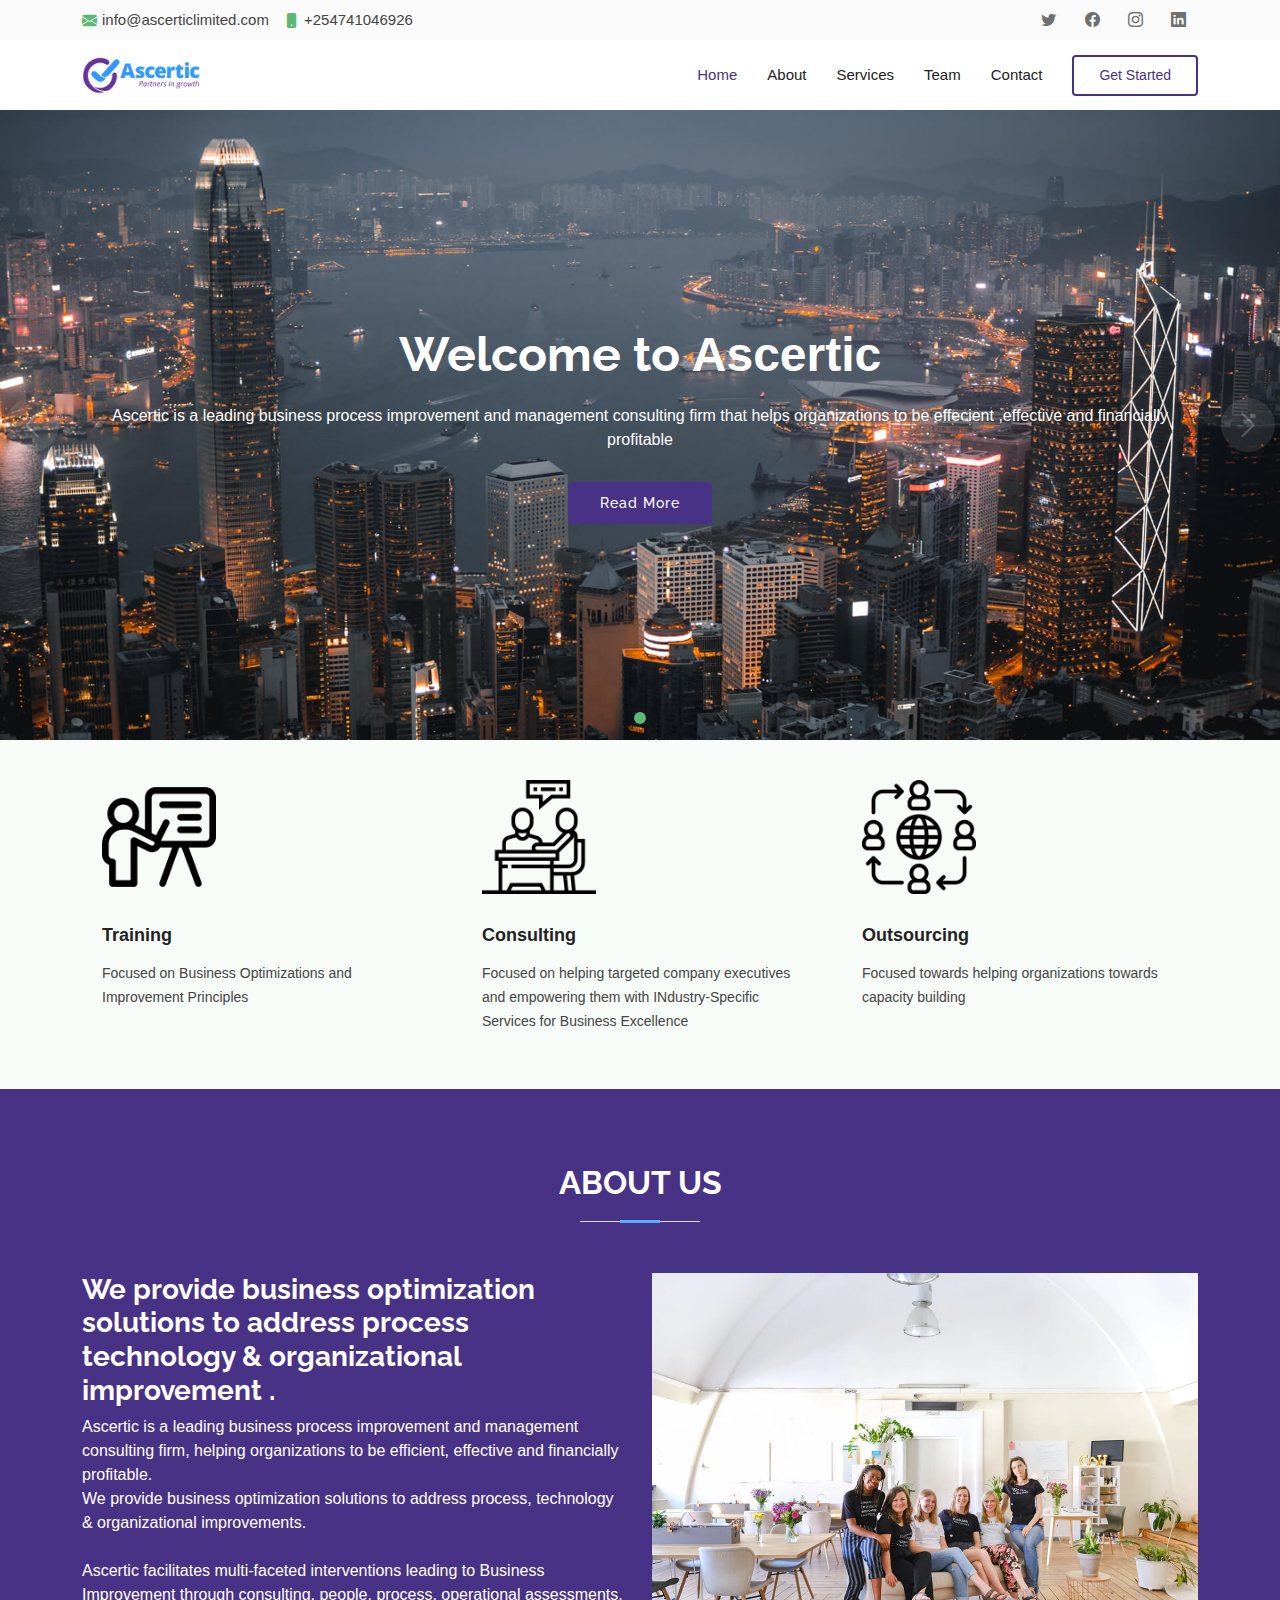
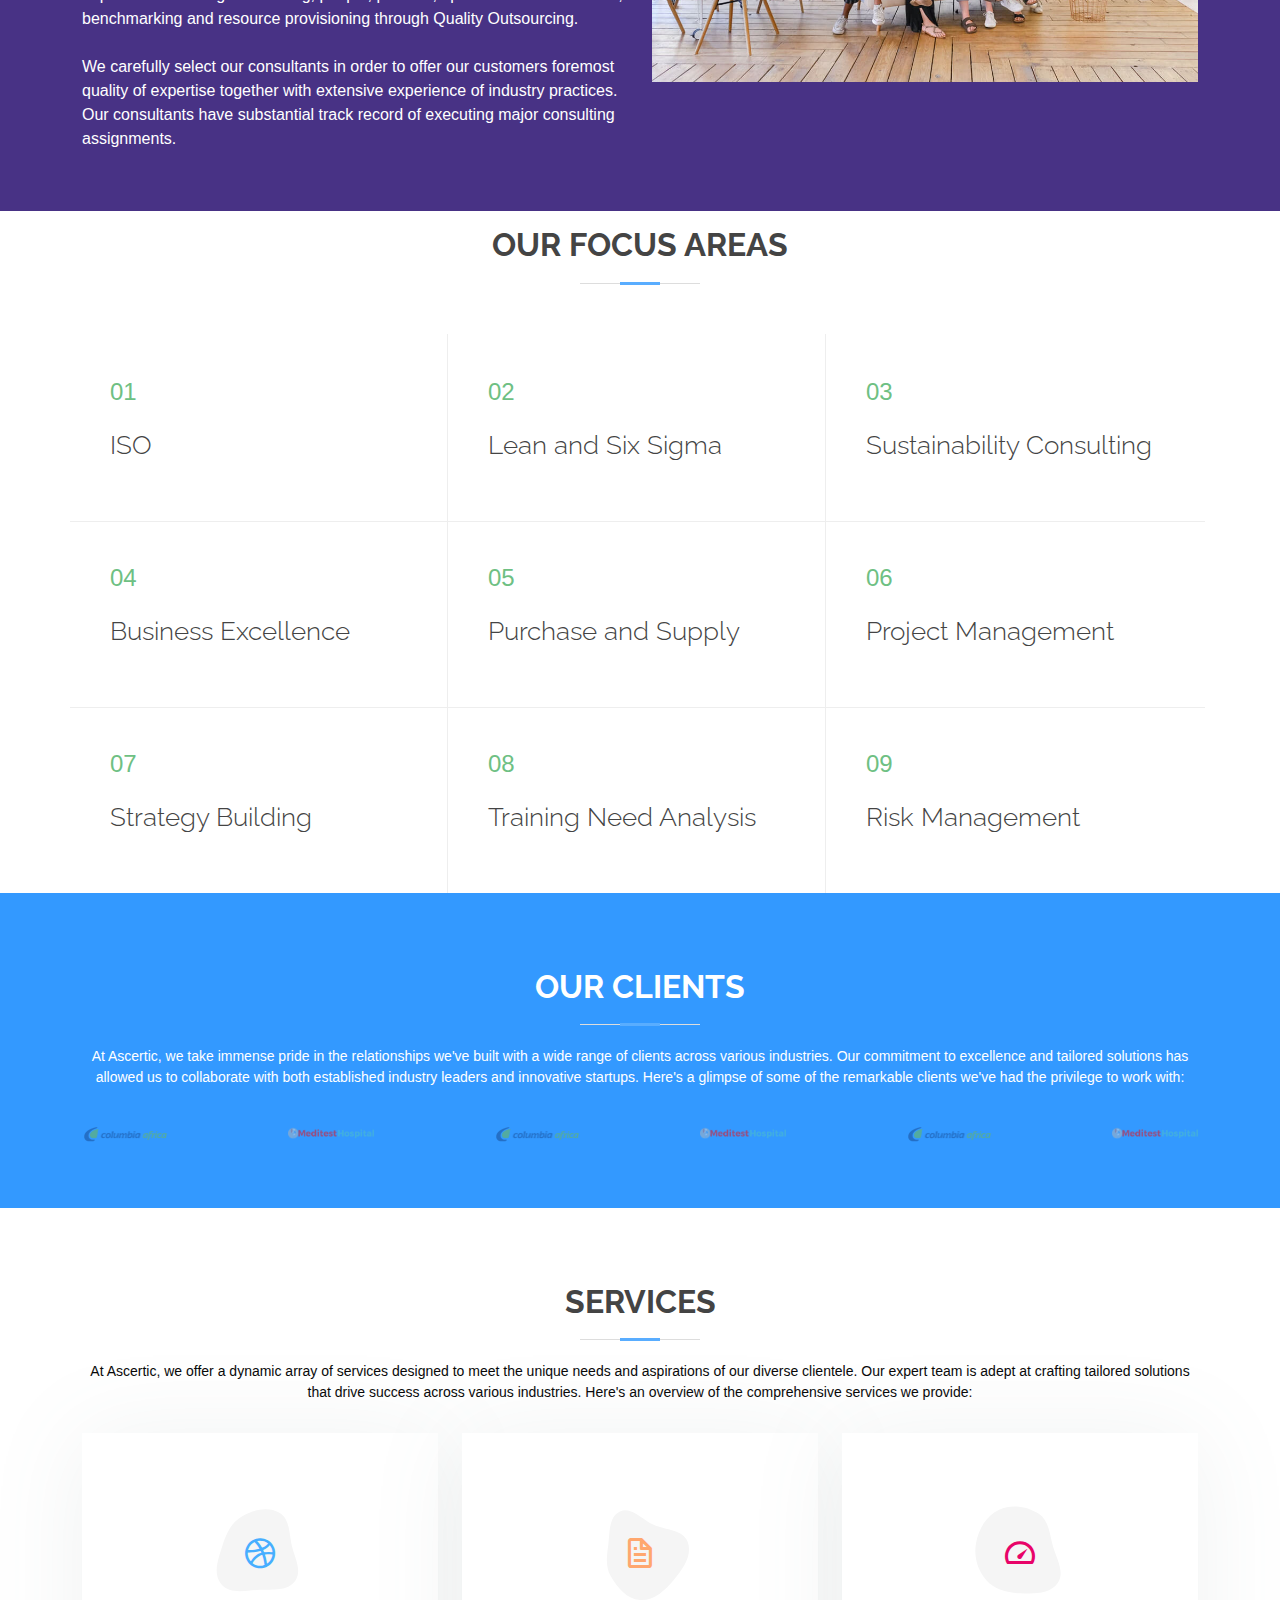
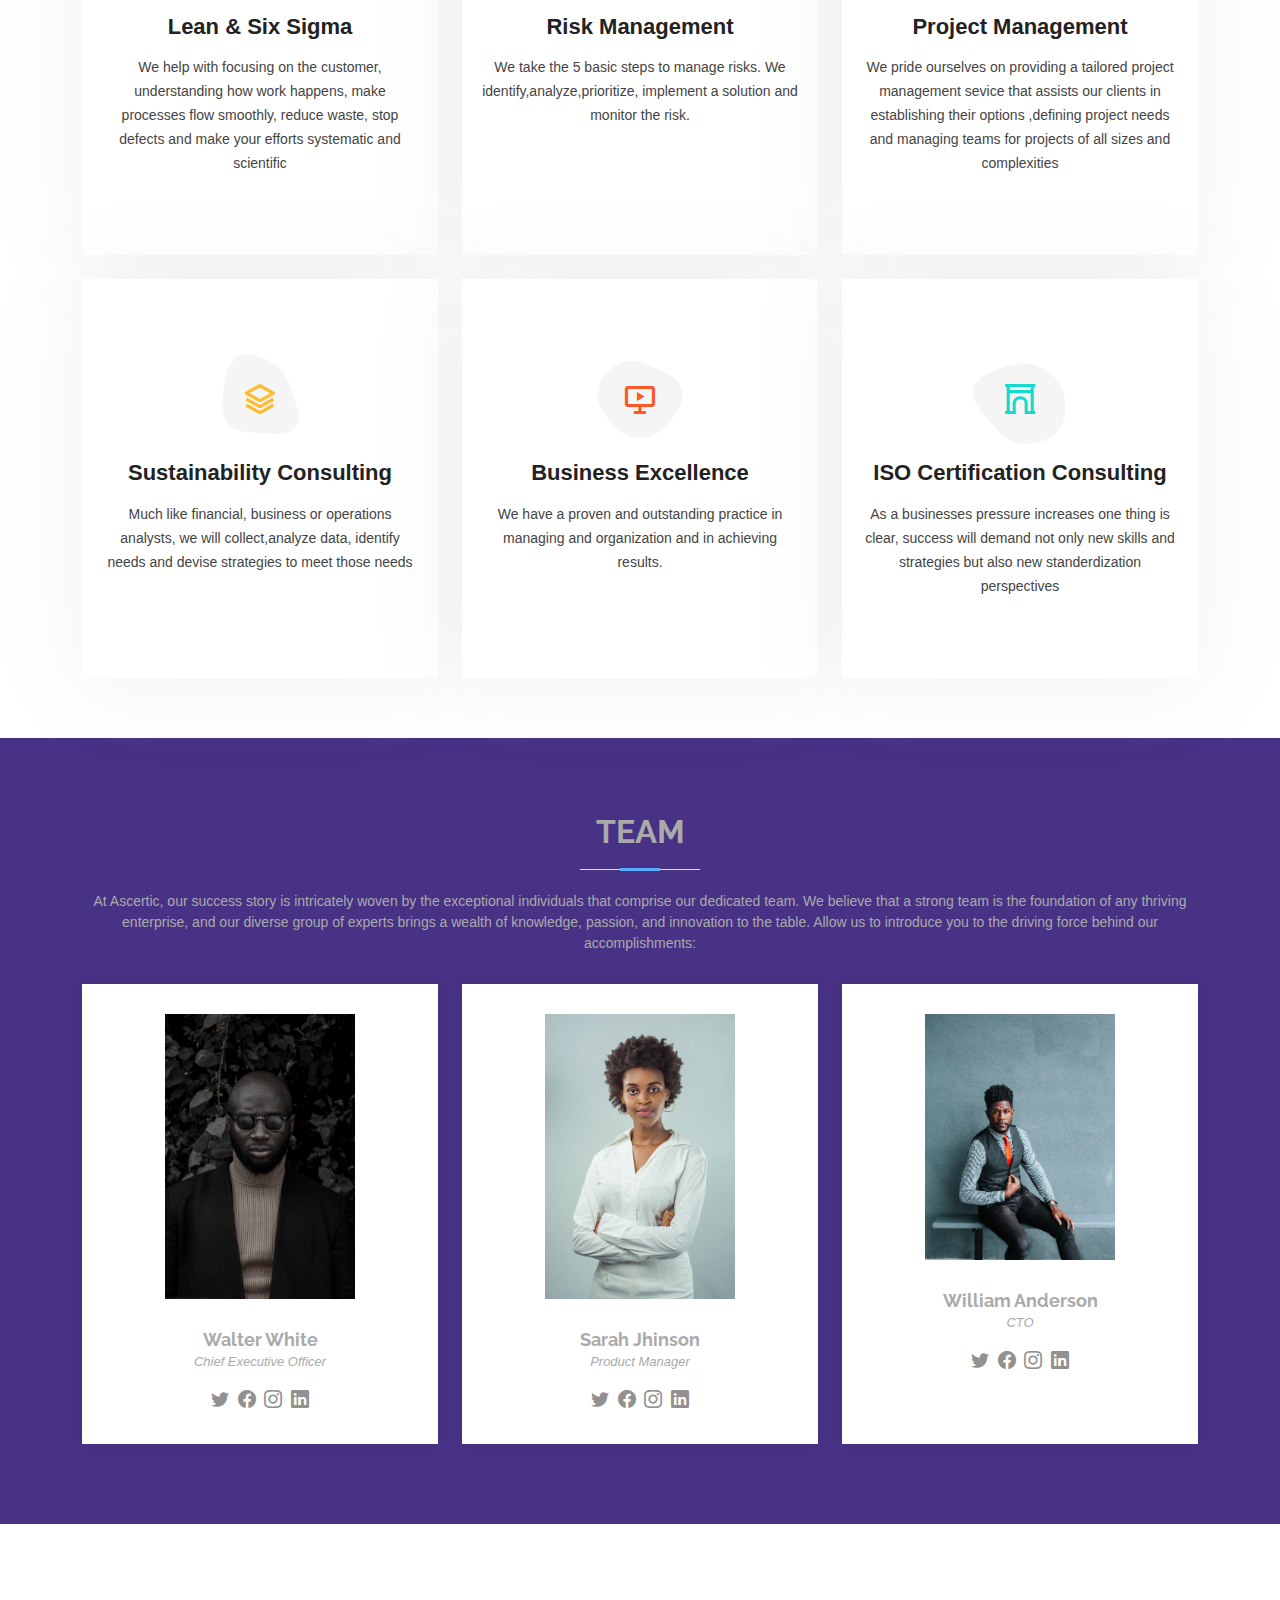
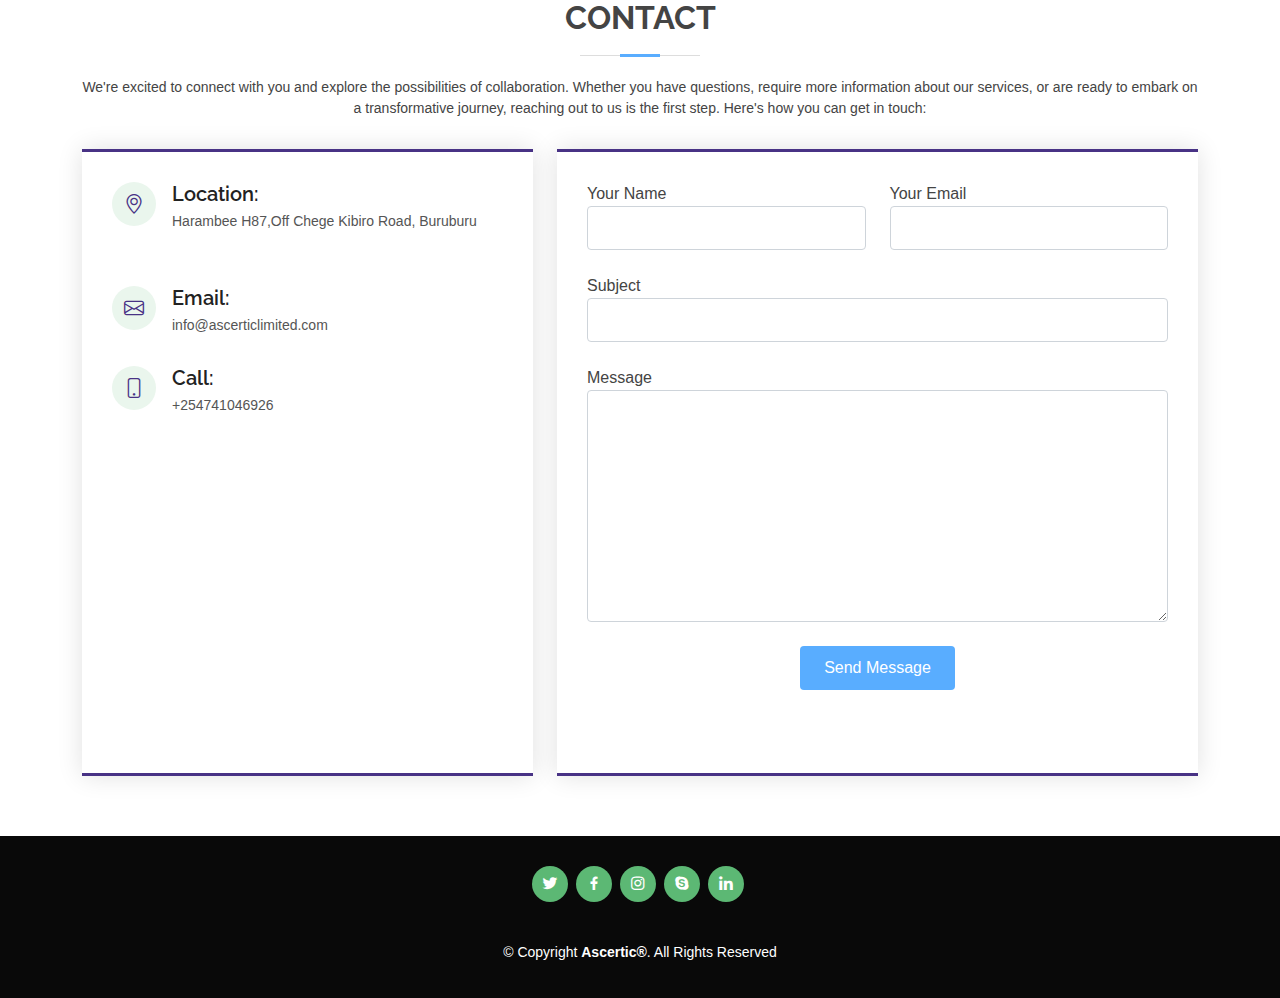
==== commit 81566fab: "Final changes" ====
--- a/index.html
+++ b/index.html
@@ -244,7 +244,7 @@
 
         <div class="section-title">
           <h2>Our Clients</h2>
-          <p class="section-text">Magnam dolores commodi suscipit. Necessitatibus eius consequatur ex aliquid fuga eum quidem. Sit sint consectetur velit. Quisquam quos quisquam cupiditate. Et nemo qui impedit suscipit alias ea. Quia fugiat sit in iste officiis commodi quidem hic quas.</p>
+          <p class="section-text">At Ascertic, we take immense pride in the relationships we've built with a wide range of clients across various industries. Our commitment to excellence and tailored solutions has allowed us to collaborate with both established industry leaders and innovative startups. Here's a glimpse of some of the remarkable clients we've had the privilege to work with:</p>
         </div>
 
         <div class="clients-slider swiper">
@@ -264,7 +264,7 @@
 
         <div class="section-title">
           <h2>Services</h2>
-          <p>Magnam dolores commodi suscipit. Necessitatibus eius consequatur ex aliquid fuga eum quidem. Sit sint consectetur velit. Quisquam quos quisquam cupiditate. Et nemo qui impedit suscipit alias ea. Quia fugiat sit in iste officiis commodi quidem hic quas.</p>
+          <p class="service-text">At Ascertic, we offer a dynamic array of services designed to meet the unique needs and aspirations of our diverse clientele. Our expert team is adept at crafting tailored solutions that drive success across various industries. Here's an overview of the comprehensive services we provide:</p>
         </div>
 
         <div class="row">
@@ -277,7 +277,7 @@
                 <i class="bx bxl-dribbble"></i>
               </div>
               <h4><a href="">Lean & Six Sigma</a></h4>
-              <p>we help ith focusing on the customer, understanding how work happens, make processes flow smoothly, reduce waste, stop defects and make your efforts systematic and scientific</p>
+              <p>We help with focusing on the customer, understanding how work happens, make processes flow smoothly, reduce waste, stop defects and make your efforts systematic and scientific</p>
             </div>
           </div>
 
@@ -357,7 +357,7 @@
 
         <div class="section-title ">
           <h2>Team</h2>
-          <p>Magnam dolores commodi suscipit. Necessitatibus eius consequatur ex aliquid fuga eum quidem. Sit sint consectetur velit. Quisquam quos quisquam cupiditate. Et nemo qui impedit suscipit alias ea. Quia fugiat sit in iste officiis commodi quidem hic quas.</p>
+          <p>At Ascertic, our success story is intricately woven by the exceptional individuals that comprise our dedicated team. We believe that a strong team is the foundation of any thriving enterprise, and our diverse group of experts brings a wealth of knowledge, passion, and innovation to the table. Allow us to introduce you to the driving force behind our accomplishments:</p>
         </div>
 
         <div class="row">
@@ -366,9 +366,7 @@
               <img src="assets/img/team/team-1.jpg" alt="">
               <h4>Walter White</h4>
               <span>Chief Executive Officer</span>
-              <p>
-                Magni qui quod omnis unde et eos fuga et exercitationem. Odio veritatis perspiciatis quaerat qui aut aut aut
-              </p>
+              
               <div class="social">
                 <a href=""><i class="bi bi-twitter"></i></a>
                 <a href=""><i class="bi bi-facebook"></i></a>
@@ -383,9 +381,7 @@
               <img src="assets/img/team/team-2.jpg" alt="">
               <h4>Sarah Jhinson</h4>
               <span>Product Manager</span>
-              <p>
-                Repellat fugiat adipisci nemo illum nesciunt voluptas repellendus. In architecto rerum rerum temporibus
-              </p>
+              
               <div class="social">
                 <a href=""><i class="bi bi-twitter"></i></a>
                 <a href=""><i class="bi bi-facebook"></i></a>
@@ -400,9 +396,7 @@
               <img src="assets/img/team/team-3.jpg" alt="">
               <h4>William Anderson</h4>
               <span>CTO</span>
-              <p>
-                Voluptas necessitatibus occaecati quia. Earum totam consequuntur qui porro et laborum toro des clara
-              </p>
+              
               <div class="social">
                 <a href=""><i class="bi bi-twitter"></i></a>
                 <a href=""><i class="bi bi-facebook"></i></a>
@@ -423,7 +417,7 @@
 
         <div class="section-title">
           <h2>Contact</h2>
-          <p>Magnam dolores commodi suscipit. Necessitatibus eius consequatur ex aliquid fuga eum quidem. Sit sint consectetur velit. Quisquam quos quisquam cupiditate. Et nemo qui impedit suscipit alias ea. Quia fugiat sit in iste officiis commodi quidem hic quas.</p>
+          <p class="section">We're excited to connect with you and explore the possibilities of collaboration. Whether you have questions, require more information about our services, or are ready to embark on a transformative journey, reaching out to us is the first step. Here's how you can get in touch:</p>
         </div>
 
         <div class="row">
--- a/assets/css/style.css
+++ b/assets/css/style.css
@@ -1,16 +1,10 @@
-/**
-* Template Name: Green - v4.10.0
-* Template URL: https://bootstrapmade.com/green-free-one-page-bootstrap-template/
-* Author: BootstrapMade.com
-* License: https://bootstrapmade.com/license/
-*/
-
-/*--------------------------------------------------------------
-# General
---------------------------------------------------------------*/
+*{
+  font-family: Verdana, Geneva, Tahoma, sans-serif;
+}
 .icon{
   height: 60%;
   width: 60%;
+  
 }
 body {
   font-family: "Open Sans", sans-serif;
@@ -192,23 +186,23 @@
 .navbar .active,
 .navbar .active:focus,
 .navbar li:hover>a {
-  color: #5cb874;
+  color: #483285;
 }
 
 .navbar .getstarted,
 .navbar .getstarted:focus {
-  color: #5cb874;
+  color: #483285;
   padding: 8px 25px;
   margin-left: 30px;
   border-radius: 4px;
-  border: 2px solid #5cb874;
+  border: 2px solid #483285;
   transition: 0.3s;
   font-size: 14px;
 }
 
 .navbar .getstarted:hover,
 .navbar .getstarted:focus:hover {
-  background: #5cb874;
+  background: #483285;
   color: #fff;
 }
 
@@ -514,11 +508,11 @@
   color: #fff;
   -webkit-animation-delay: 0.8s;
   animation-delay: 0.8s;
-  background: #5cb874;
+  background: #483285;
 }
 
 #hero .btn-get-started:hover {
-  background: #6ec083;
+  background: #59ADFF;
 }
 
 @media (max-width: 992px) {
@@ -571,6 +565,7 @@
   font-size: 32px;
   font-weight: bold;
   text-transform: uppercase;
+  margin-top: 15px;
   margin-bottom: 20px;
   padding-bottom: 20px;
   position: relative;
@@ -586,6 +581,9 @@
   bottom: 1px;
   left: calc(50% - 60px);
 }
+.service-text{
+  color: #090909;
+}
 
 .section-title h2::after {
   content: "";
@@ -593,7 +591,7 @@
   display: block;
   width: 40px;
   height: 3px;
-  background: #5cb874;
+  background: #59adff;
   bottom: 0;
   left: calc(50% - 20px);
 }
@@ -601,7 +599,6 @@
 .section-title p {
   margin-bottom: 0;
   font-size: 14px;
-  color: white;
 }
 
 /*--------------------------------------------------------------
@@ -652,7 +649,7 @@
 # About Us
 --------------------------------------------------------------*/
 .about{
-  background-color: gray;
+  background-color: #483285;
   color: white;
 }
 .about .content h3 {
@@ -728,7 +725,7 @@
 # Our Clients
 --------------------------------------------------------------*/
 .clients{
-  background-color: gray;
+  background-color: #3399ff;
   color: white;
 }
 
@@ -1135,7 +1132,8 @@
 # Team
 --------------------------------------------------------------*/
 .team{
-  background-color: gray;
+  background-color: #483285;
+  color: #aaaaaa;
 }
 .team .member {
   text-align: center;
@@ -1147,8 +1145,9 @@
 
 .team .member img {
   max-width: 60%;
-  border-radius: 50%;
+  border-radius: 0%;
   margin: 0 0 30px 0;
+  object-fit: cover;
 }
 
 .team .member h4 {
@@ -1192,8 +1191,8 @@
 # Contact
 --------------------------------------------------------------*/
 .contact .info {
-  border-top: 3px solid #5cb874;
-  border-bottom: 3px solid #5cb874;
+  border-top: 3px solid #483285;
+  border-bottom: 3px solid #483285;
   padding: 30px;
   background: #fff;
   width: 100%;
@@ -1202,7 +1201,7 @@
 
 .contact .info i {
   font-size: 20px;
-  color: #5cb874;
+  color: #483285;
   float: left;
   width: 44px;
   height: 44px;
@@ -1262,8 +1261,8 @@
 
 .contact .php-email-form {
   width: 100%;
-  border-top: 3px solid #5cb874;
-  border-bottom: 3px solid #5cb874;
+  border-top: 3px solid #483285;
+  border-bottom: 3px solid #483285;
   padding: 30px;
   background: #fff;
   box-shadow: 0 0 24px 0 rgba(0, 0, 0, 0.12);
@@ -1309,7 +1308,7 @@
   width: 24px;
   height: 24px;
   margin: 0 10px -6px 0;
-  border: 3px solid #18d26e;
+  border: 3px solid #483285;
   border-top-color: #eee;
   -webkit-animation: animate-loading 1s linear infinite;
   animation: animate-loading 1s linear infinite;
@@ -1325,7 +1324,7 @@
 
 .contact .php-email-form input:focus,
 .contact .php-email-form textarea:focus {
-  border-color: #5cb874;
+  border-color: #483285;
 }
 
 .contact .php-email-form input {
@@ -1337,7 +1336,7 @@
 }
 
 .contact .php-email-form button[type=submit] {
-  background: #5cb874;
+  background: #59adff;
   border: 0;
   padding: 10px 24px;
   color: #fff;
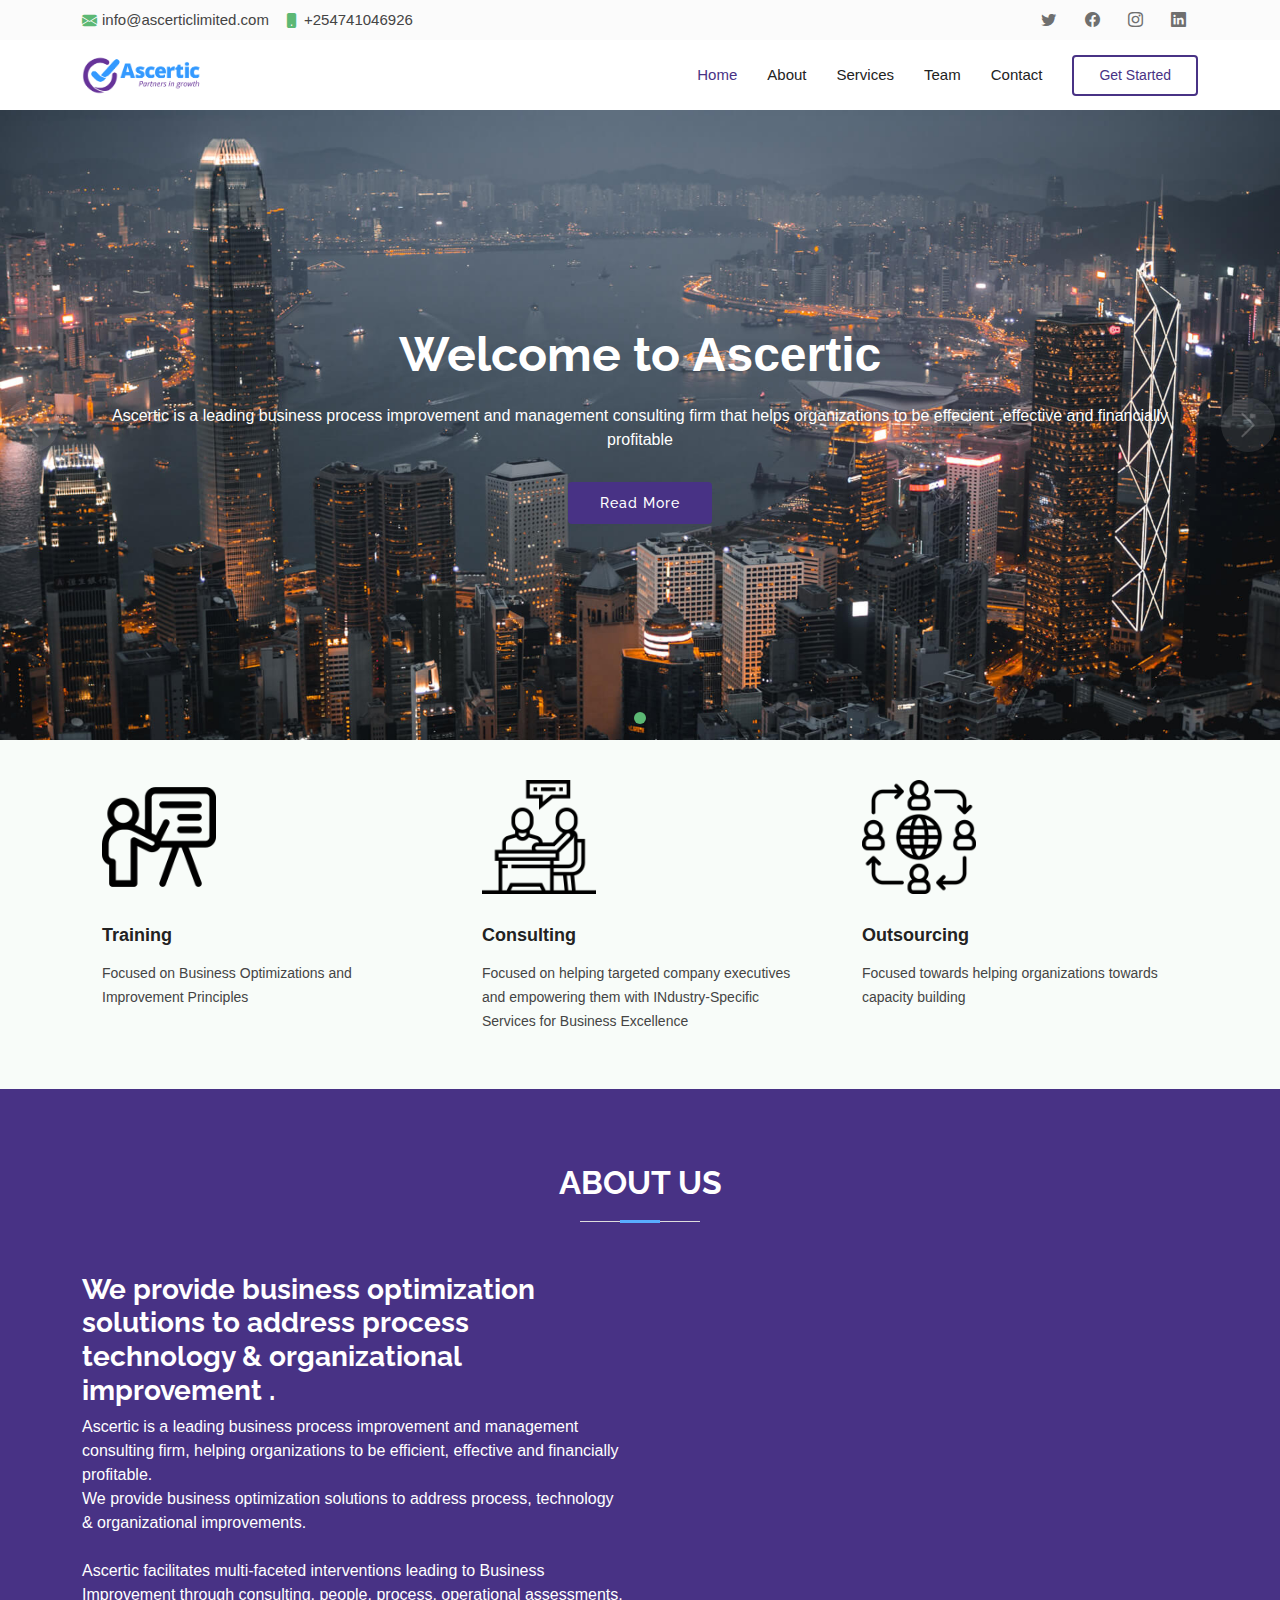
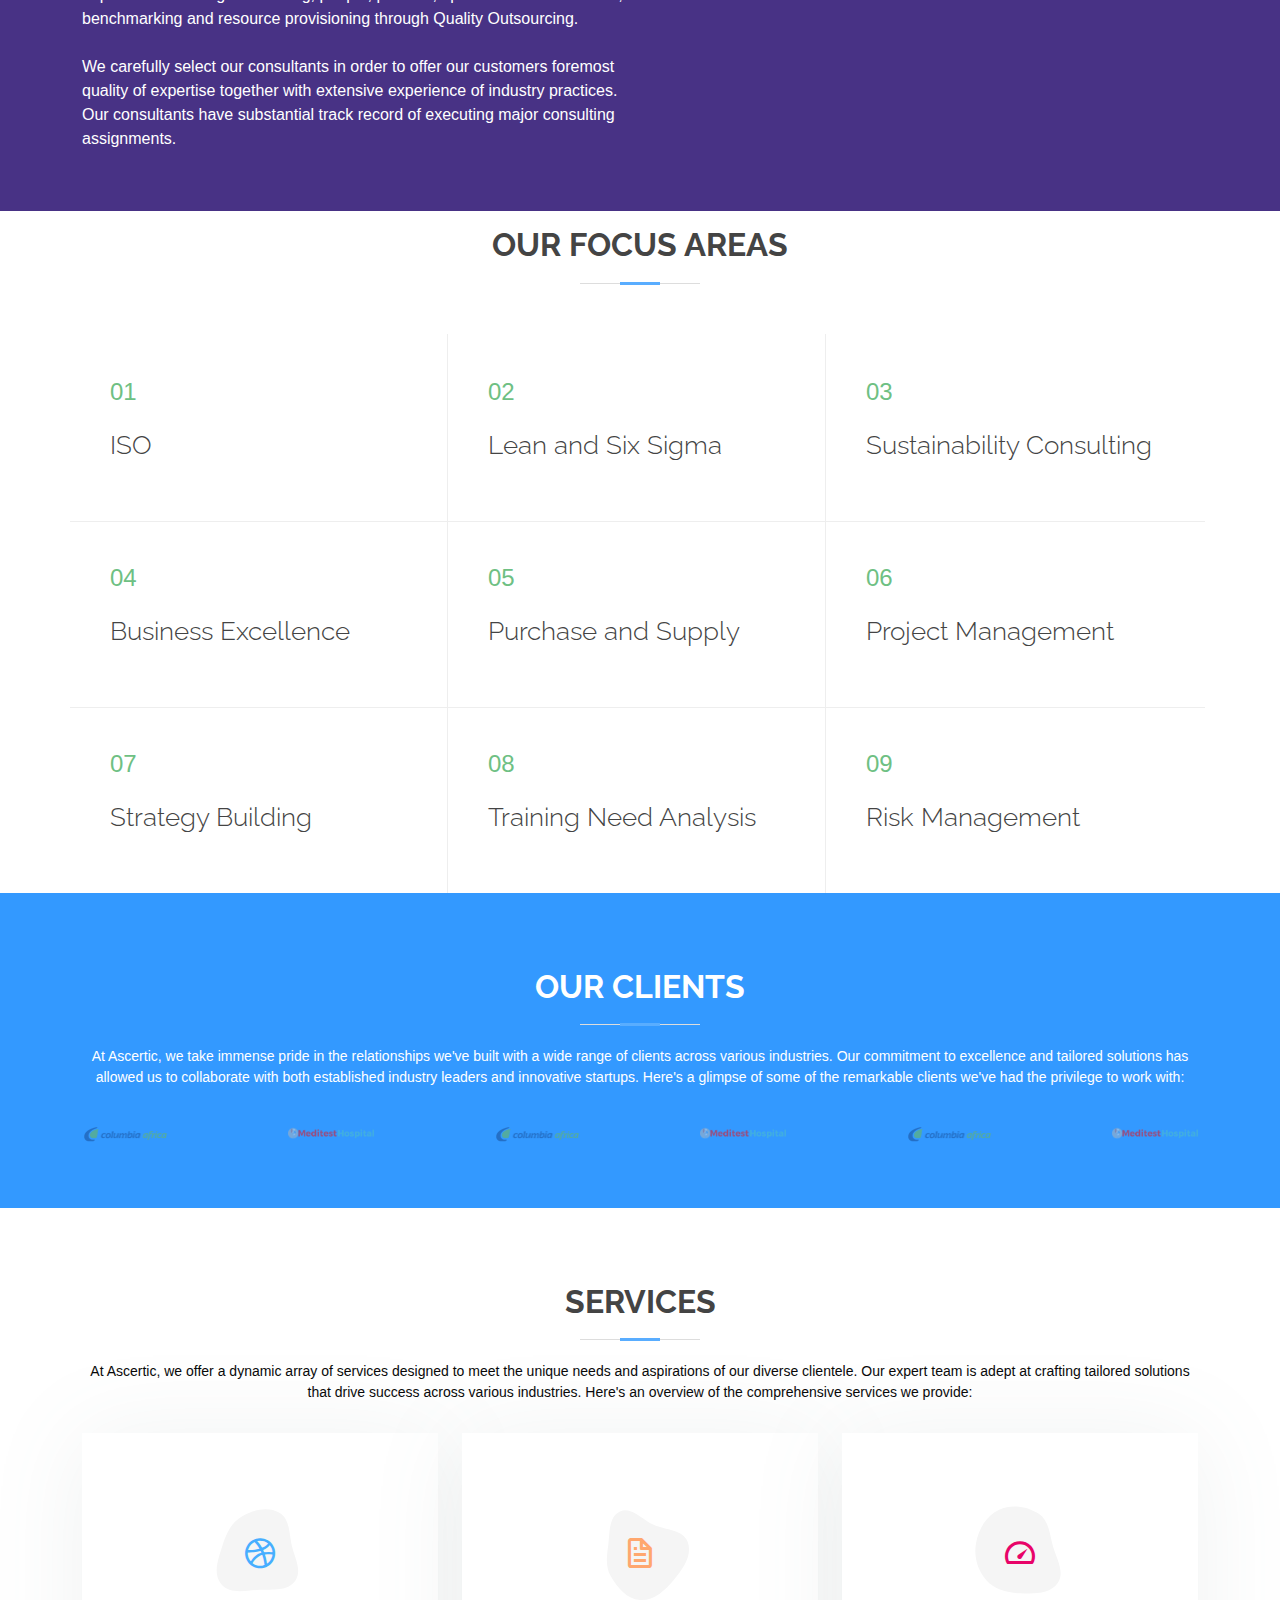
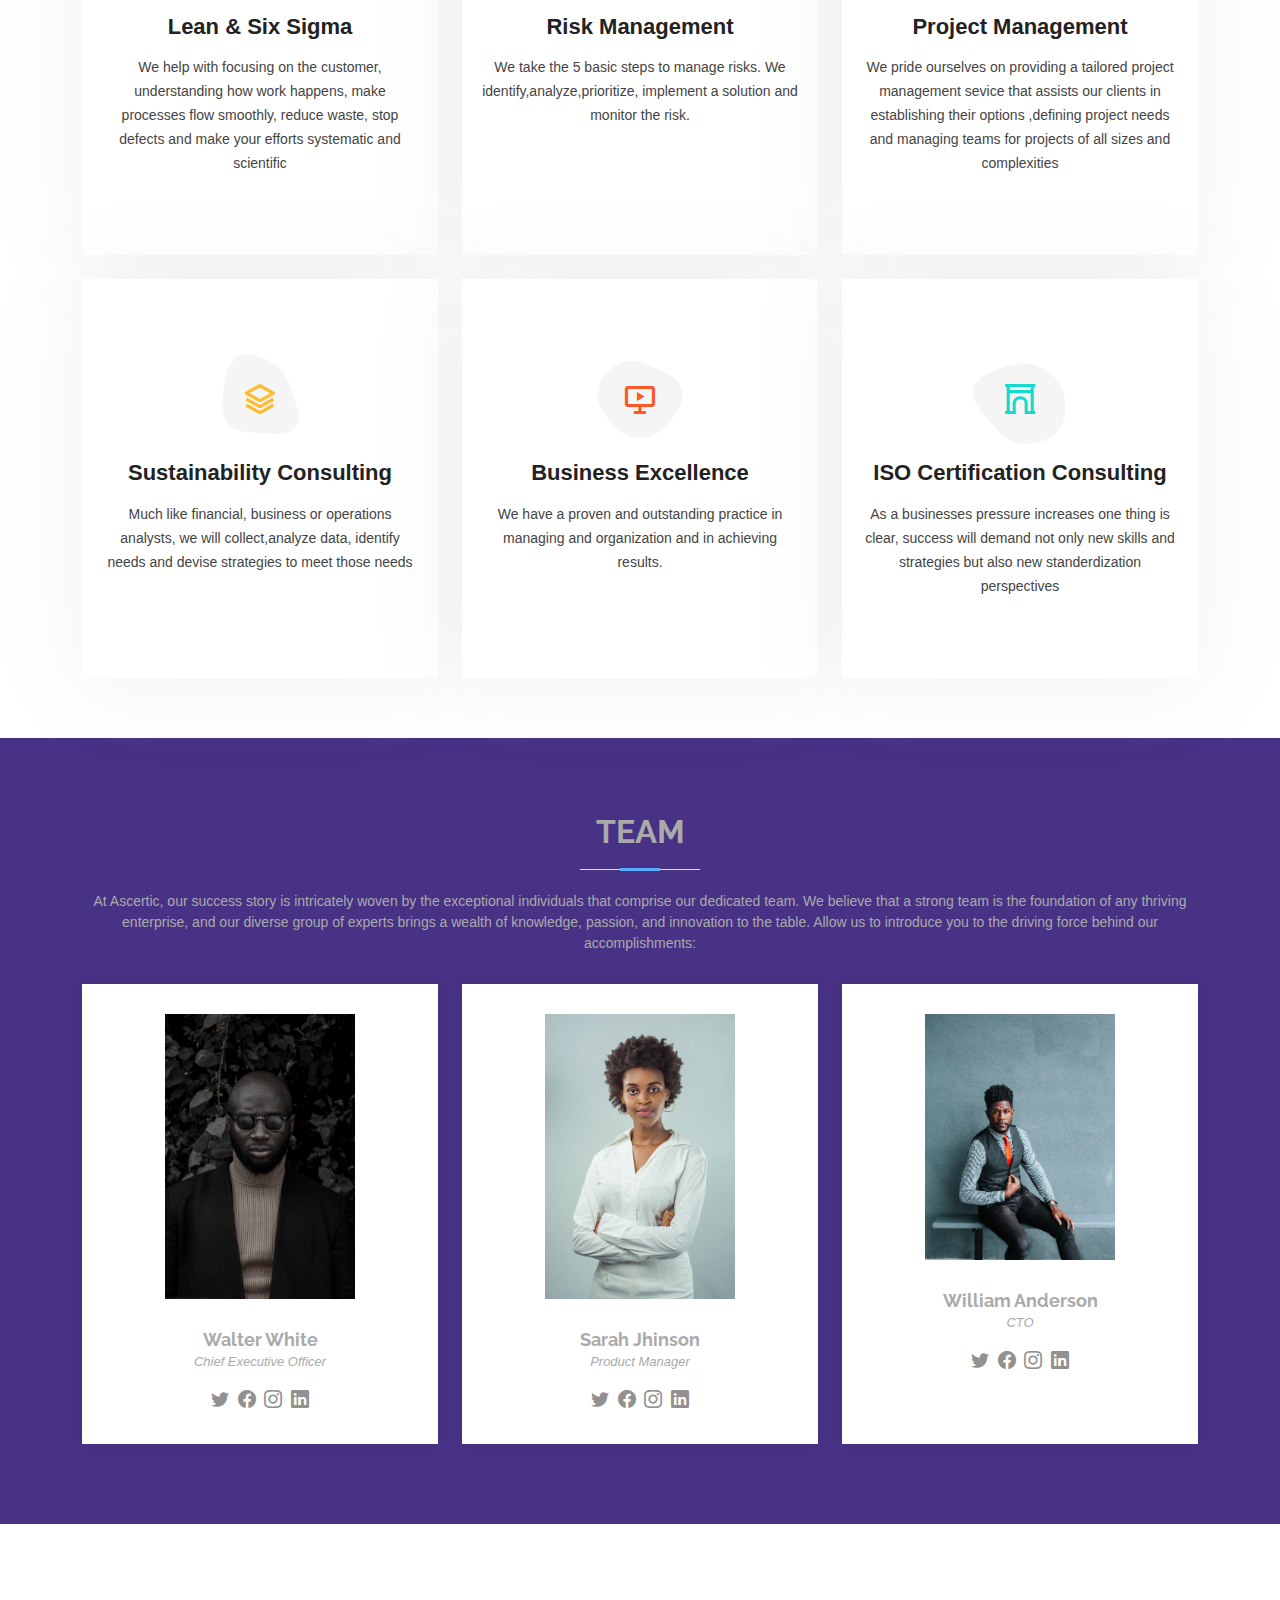
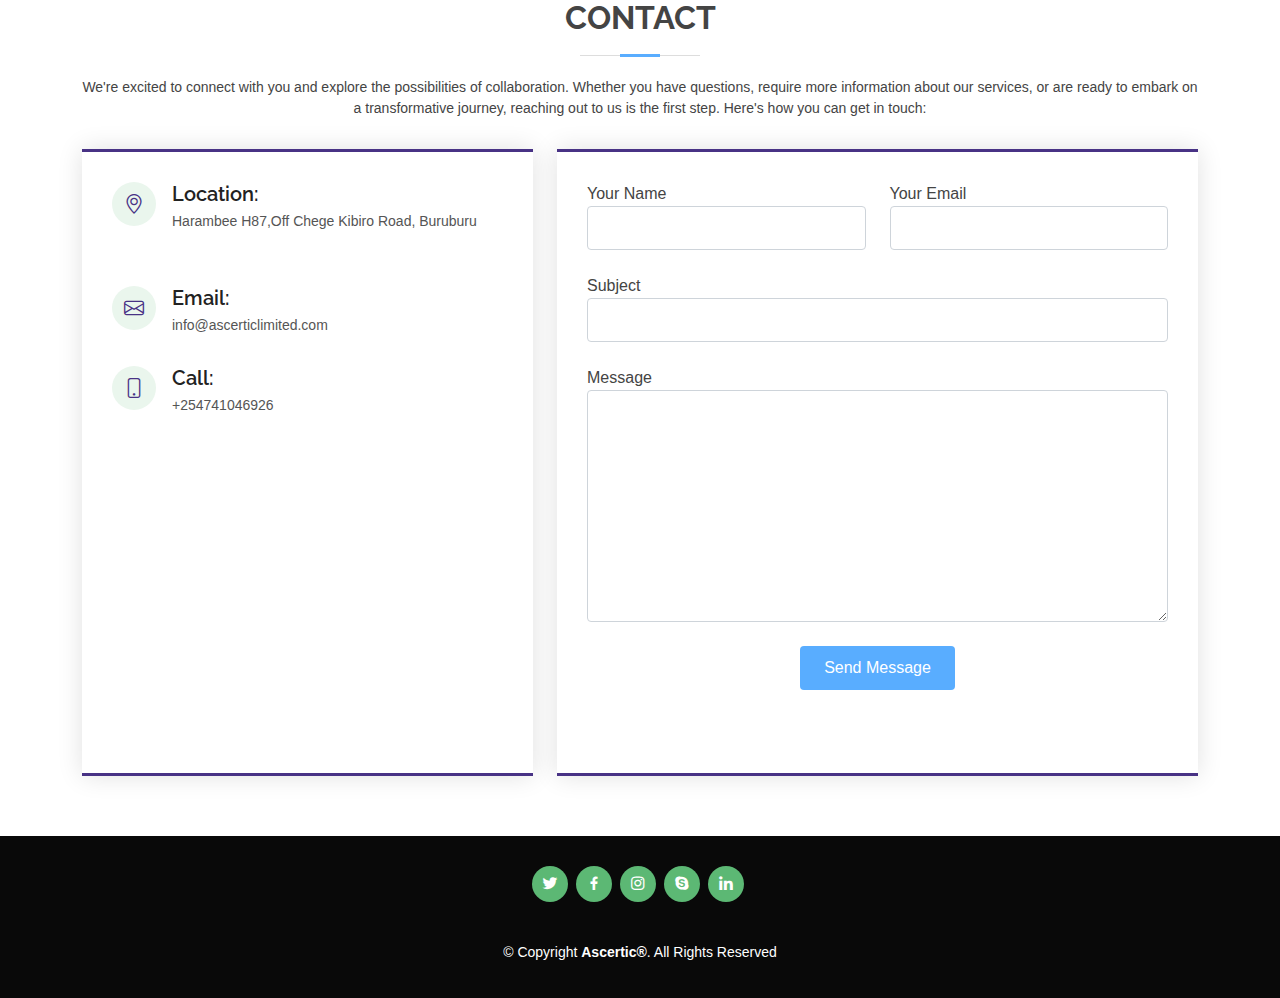
==== commit 573b70e4: "Image changes" ====
--- a/index.html
+++ b/index.html
@@ -164,7 +164,7 @@
         </div>
         <div class="row">
           <div class="col-lg-6 order-1 order-lg-2">
-            <img src="assets/img/about.jpg" class="img-fluid" alt="">
+            <img src="assets/img/boardroom.jpg" class="img-fluid" alt="">
           </div>
           <div class="col-lg-6 pt-4 pt-lg-0 order-2 order-lg-1 content">
             <h3>We provide business optimization solutions to address process technology & organizational improvement .</h3>
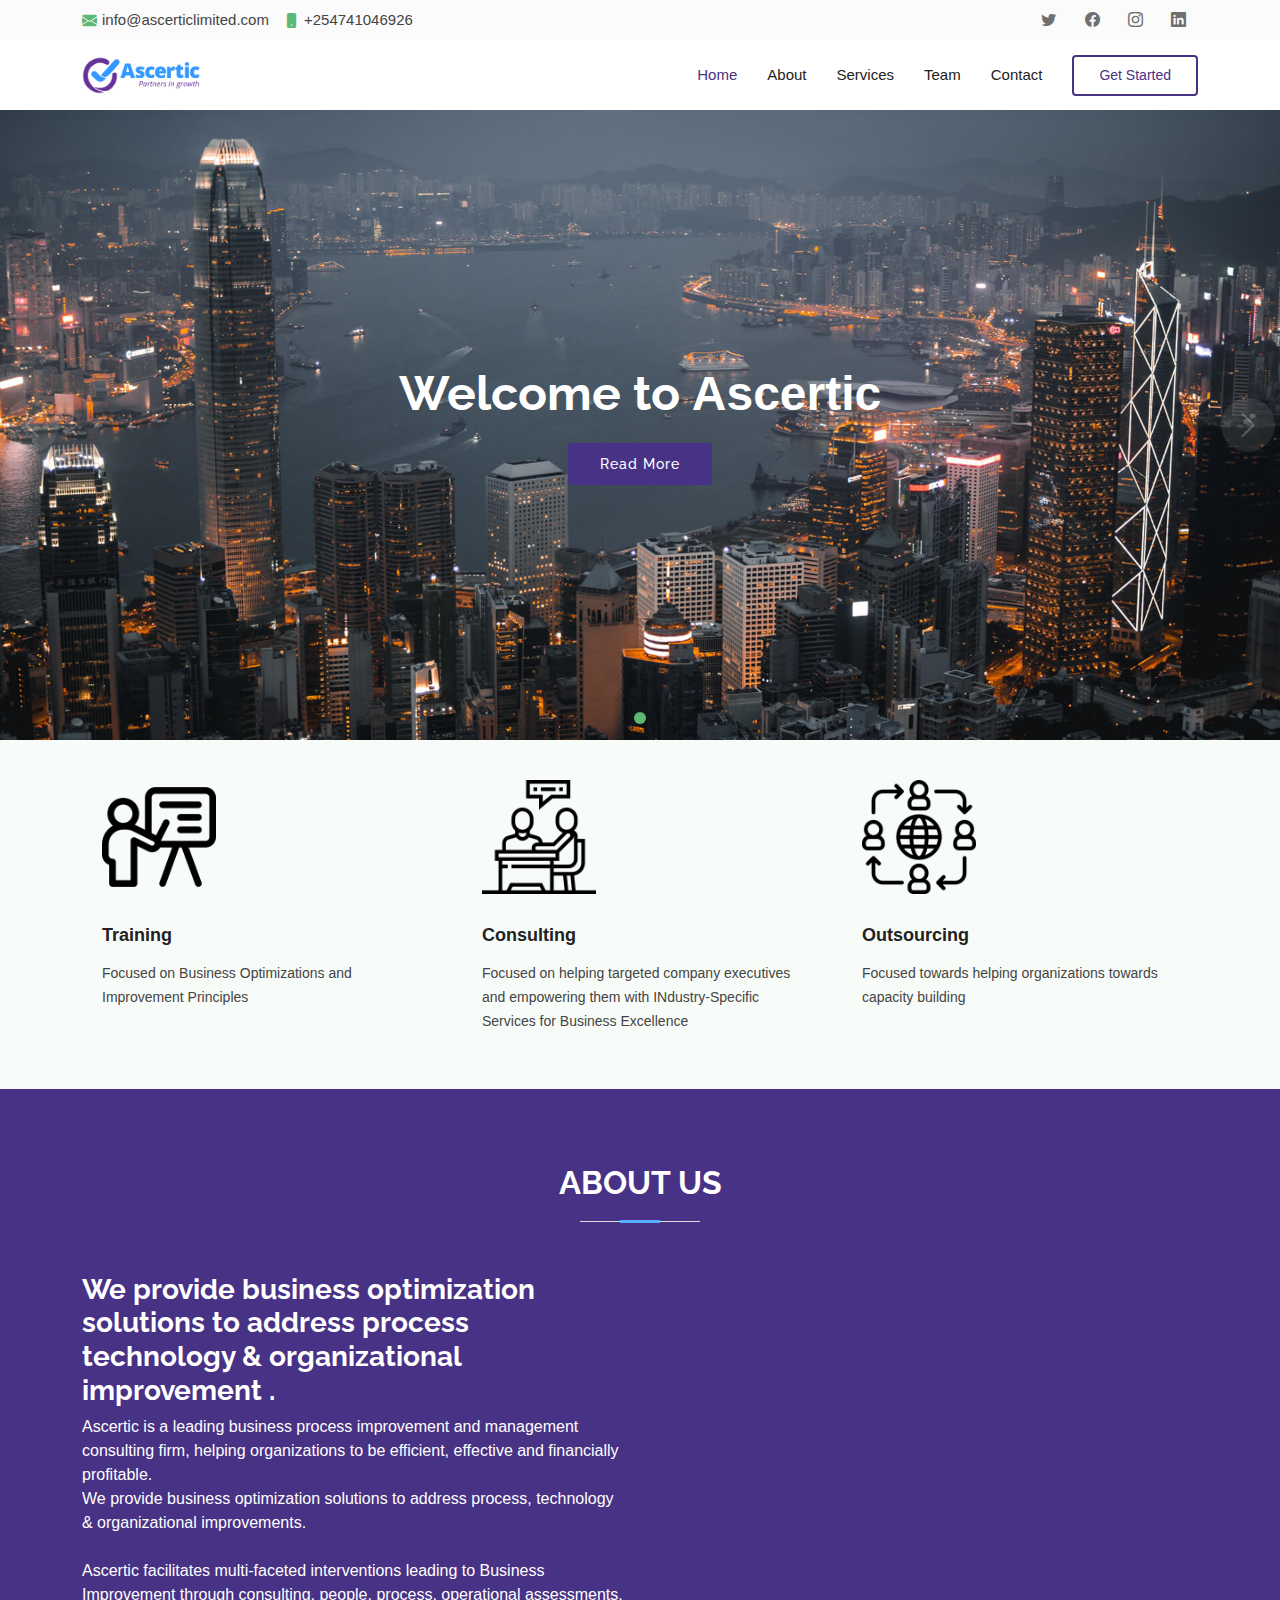
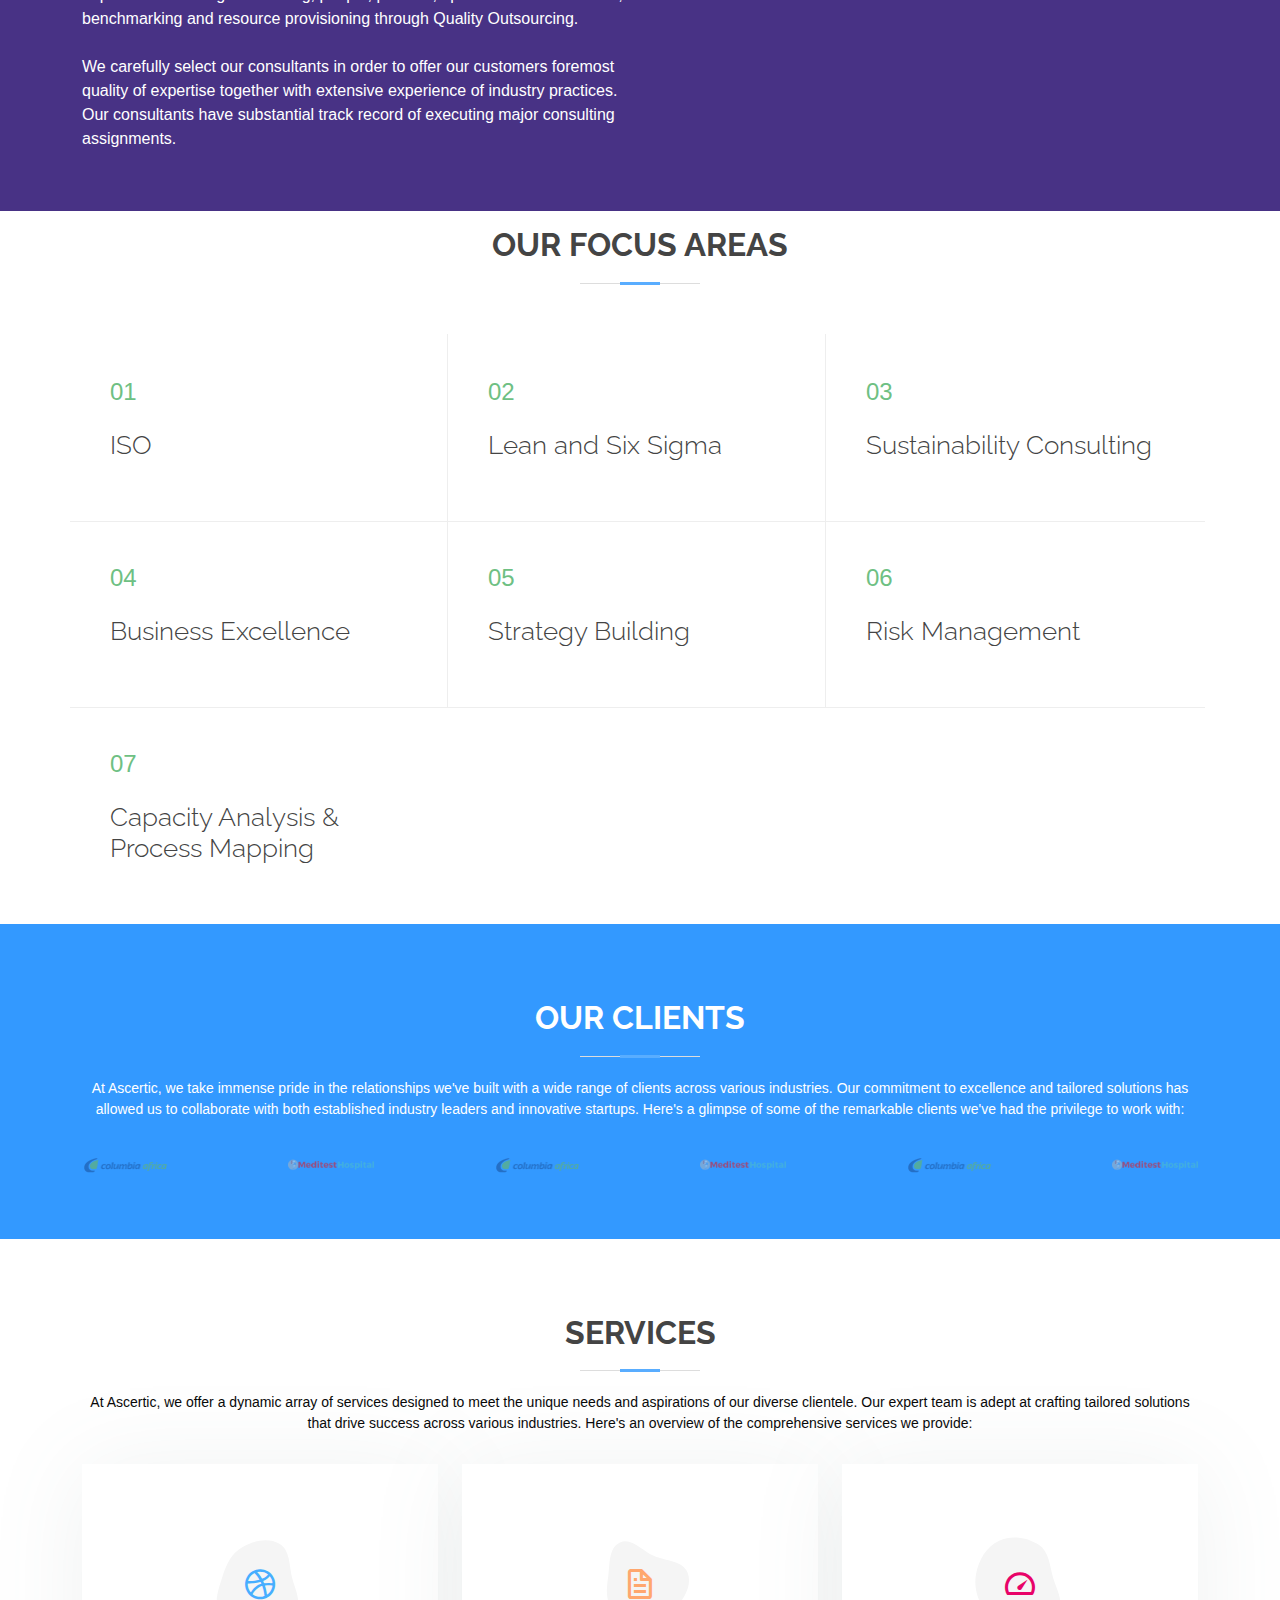
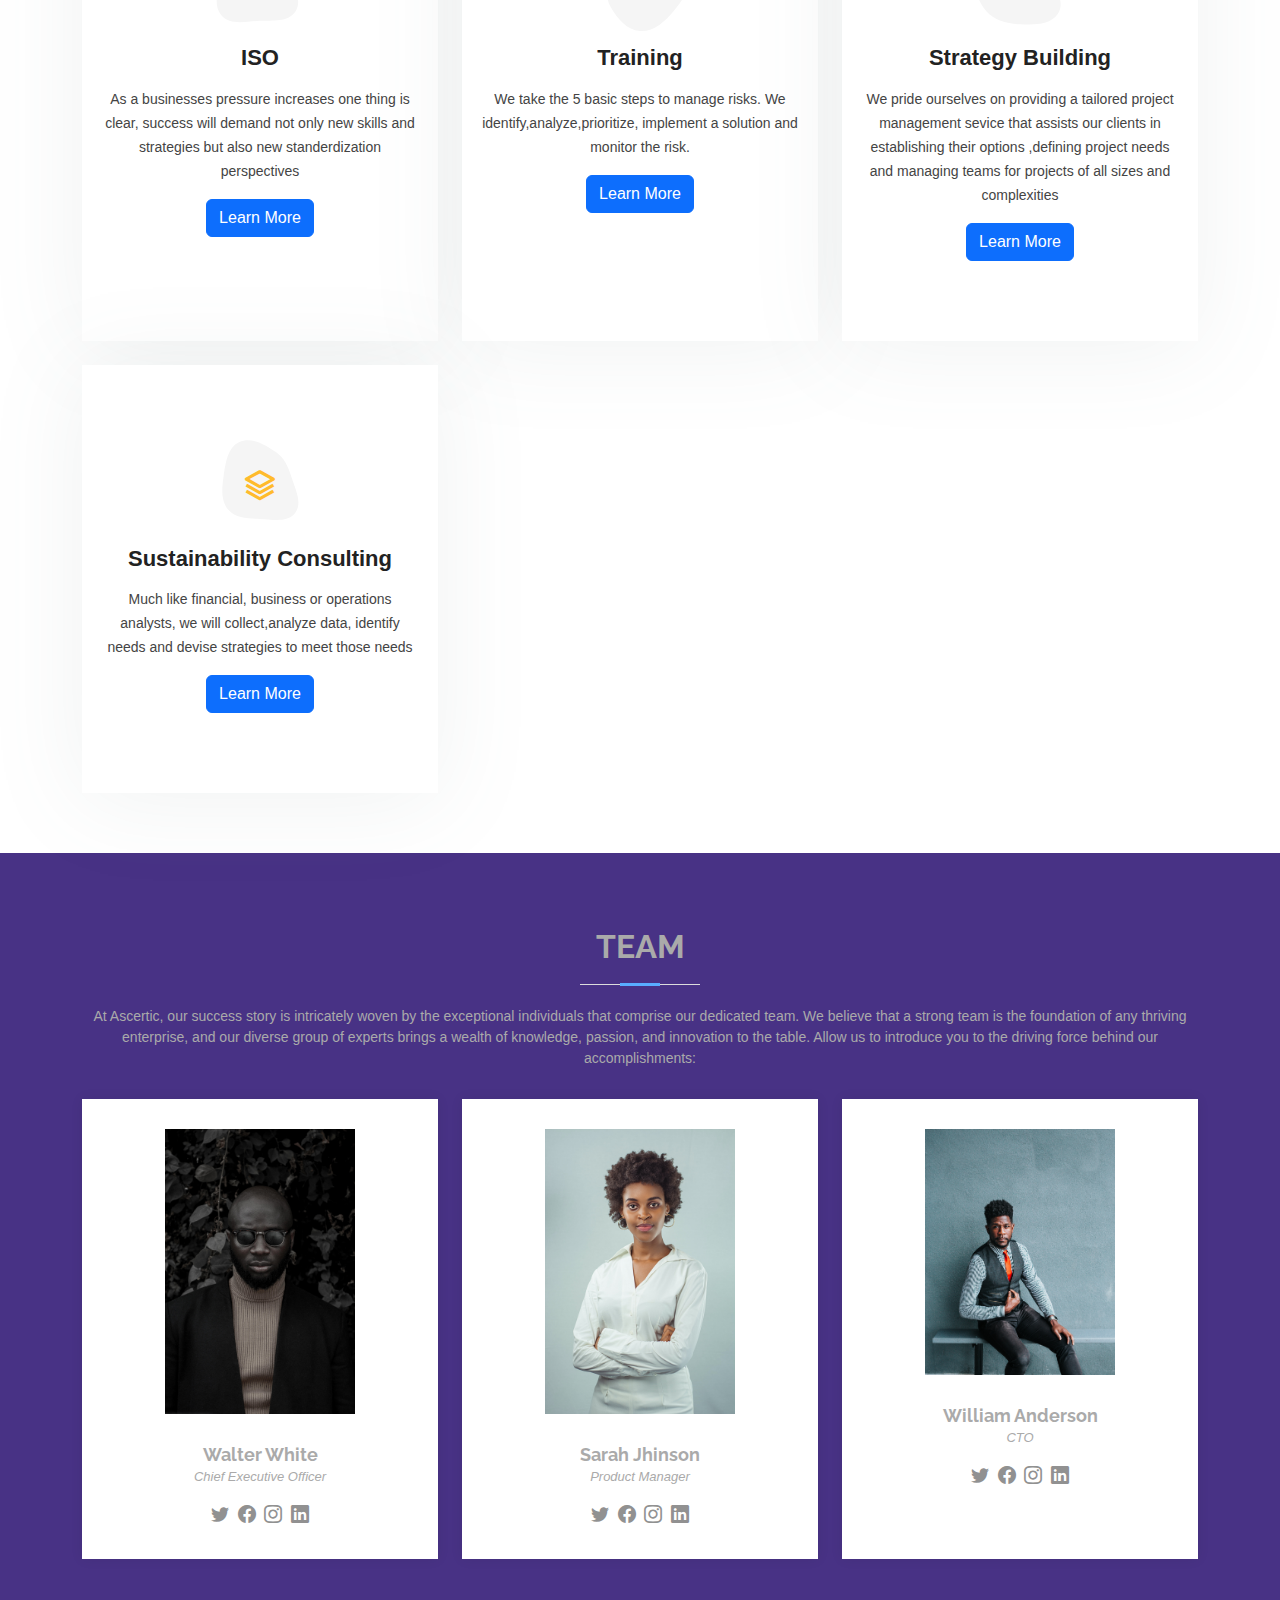
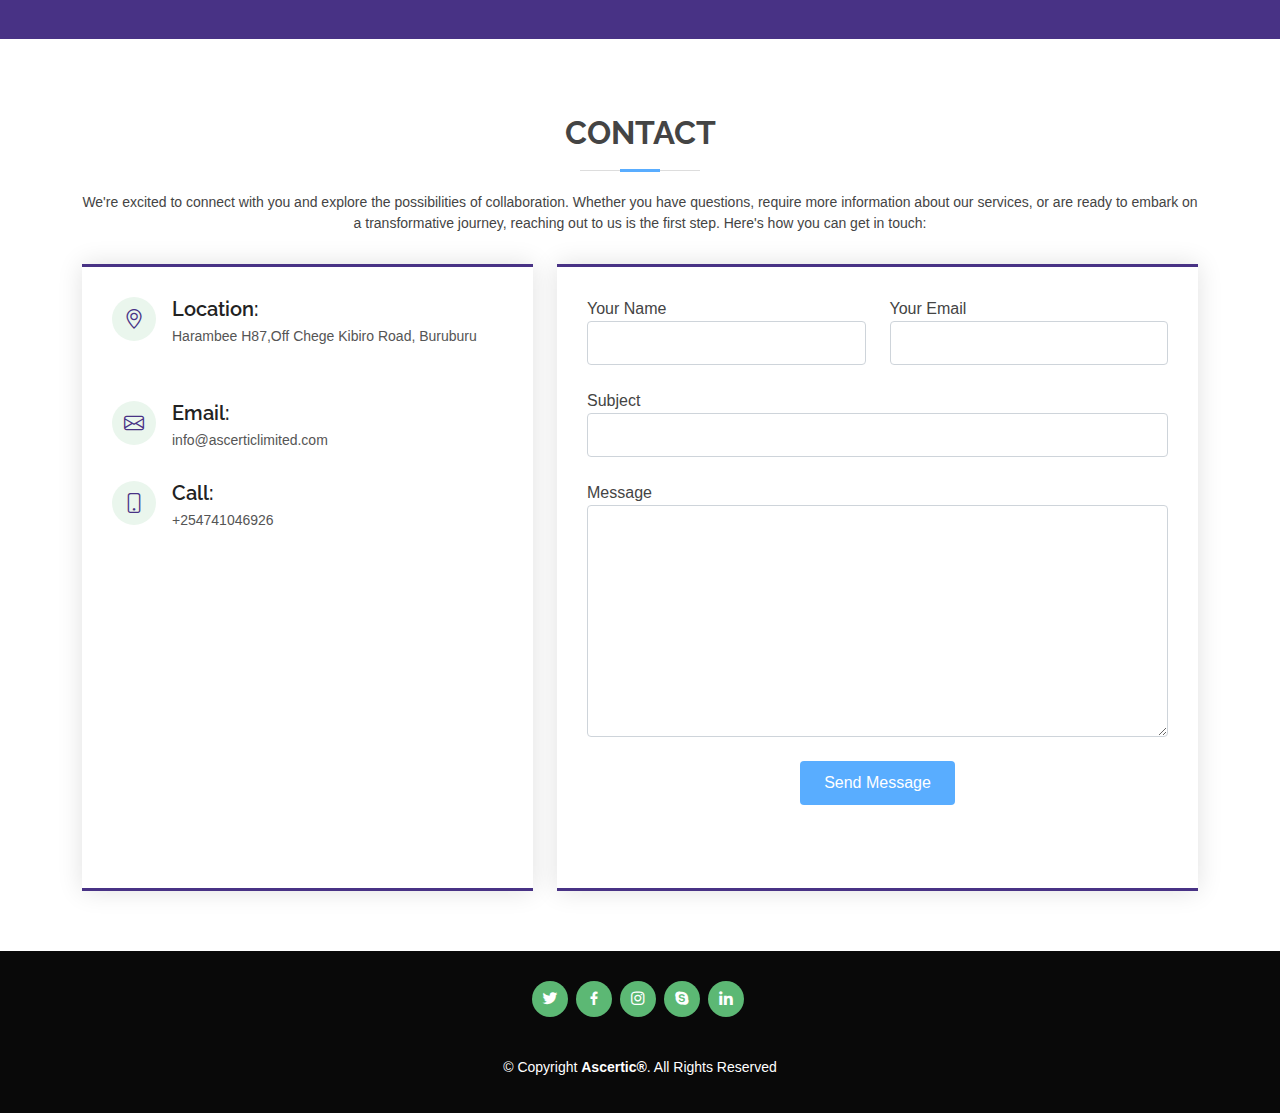
==== commit 96ba943a: "Services" ====
--- a/index.html
+++ b/index.html
@@ -104,7 +104,6 @@
           <div class="carousel-container">
             <div class="container">
               <h2 class="animate__animated animate__fadeInDown">Welcome to <span>Ascertic</span></h2>
-              <p class="animate__animated animate__fadeInUp">Ascertic is a leading business process improvement and management consulting firm that helps organizations to be effecient ,effective and financially profitable</p>
               <a href="#about" class="btn-get-started animate__animated animate__fadeInUp scrollto">Read More</a>
             </div>
           </div>
@@ -210,27 +209,17 @@
 
           <div class="col-lg-4 col-md-6 content-item">
             <span>05</span>
-            <h4>Purchase and Supply</h4>
+            <h4>Strategy Building</h4>
           </div>
 
           <div class="col-lg-4 col-md-6 content-item">
             <span>06</span>
-            <h4>Project Management</h4>
+            <h4>Risk Management</h4>
           </div>
 
           <div class="col-lg-4 col-md-6 content-item">
             <span>07</span>
-            <h4>Strategy Building</h4>
-          </div>
-
-          <div class="col-lg-4 col-md-6 content-item">
-            <span>08</span>
-            <h4>Training Need Analysis</h4>
-          </div>
-
-          <div class="col-lg-4 col-md-6 content-item">
-            <span>09</span>
-            <h4>Risk Management</h4>
+            <h4>Capacity Analysis & Process Mapping </h4>
           </div>
 
         </div>
@@ -276,8 +265,9 @@
                 </svg>
                 <i class="bx bxl-dribbble"></i>
               </div>
-              <h4><a href="">Lean & Six Sigma</a></h4>
-              <p>We help with focusing on the customer, understanding how work happens, make processes flow smoothly, reduce waste, stop defects and make your efforts systematic and scientific</p>
+              <h4><a href="">ISO</a></h4>
+              <p>As a businesses pressure increases one thing is clear, success will demand not only new skills and strategies but also new standerdization perspectives </p>
+              <a href="./iso.html" class="btn btn-primary mt-3">Learn More</a>
             </div>
           </div>
 
@@ -289,8 +279,9 @@
                 </svg>
                 <i class="bx bx-file"></i>
               </div>
-              <h4><a href="">Risk Management</a></h4>
+              <h4><a href="">Training</a></h4>
               <p>We take the 5 basic steps to manage risks. We identify,analyze,prioritize, implement a solution and monitor the risk.</p>
+              <a href="./training.html" class="btn btn-primary mt-3">Learn More</a>
             </div>
           </div>
 
@@ -302,8 +293,9 @@
                 </svg>
                 <i class="bx bx-tachometer"></i>
               </div>
-              <h4><a href="">Project Management</a></h4>
+              <h4><a href="">Strategy Building</a></h4>
               <p>We pride ourselves on providing a tailored project management sevice that assists our clients in establishing their options ,defining project needs and managing teams for projects of all sizes and complexities</p>
+              <a href="./strategybuilding.html" class="btn btn-primary mt-3">Learn More</a>
             </div>
           </div>
 
@@ -317,34 +309,13 @@
               </div>
               <h4><a href="">Sustainability Consulting</a></h4>
               <p>Much like financial, business or operations analysts, we will collect,analyze data, identify needs and devise strategies to meet those needs</p>
-            </div>
-          </div>
-
-          <div class="col-lg-4 col-md-6 d-flex align-items-stretch mt-4" data-aos="zoom-in" data-aos-delay="200">
-            <div class="icon-box iconbox-red">
-              <div class="icon">
-                <svg width="100" height="100" viewBox="0 0 600 600" xmlns="http://www.w3.org/2000/svg">
-                  <path stroke="none" stroke-width="0" fill="#f5f5f5" d="M300,532.3542879108572C369.38199826031484,532.3153073249985,429.10787420159085,491.63046689027357,474.5244479745417,439.17860296908856C522.8885846962883,383.3225815378663,569.1668002868075,314.3205725914397,550.7432151929288,242.7694973846089C532.6665558377875,172.5657663291529,456.2379748765914,142.6223662098291,390.3689995646985,112.34683881706744C326.66090330228417,83.06452184765237,258.84405631176094,53.51806209861945,193.32584062364296,78.48882559362697C121.61183558270385,105.82097193414197,62.805066853699245,167.19869350419734,48.57481801355237,242.6138429142374C34.843463184063346,315.3850353017275,76.69343916112496,383.4422959591041,125.22947124332185,439.3748458443577C170.7312796277747,491.8107796887764,230.57421082200815,532.3932930995766,300,532.3542879108572"></path>
-                </svg>
-                <i class="bx bx-slideshow"></i>
-              </div>
-              <h4><a href="">Business Excellence</a></h4>
-              <p>We have a proven and outstanding practice in managing and organization and in achieving results.</p>
-            </div>
-          </div>
-
-          <div class="col-lg-4 col-md-6 d-flex align-items-stretch mt-4" data-aos="zoom-in" data-aos-delay="300">
-            <div class="icon-box iconbox-teal">
-              <div class="icon">
-                <svg width="100" height="100" viewBox="0 0 600 600" xmlns="http://www.w3.org/2000/svg">
-                  <path stroke="none" stroke-width="0" fill="#f5f5f5" d="M300,566.797414625762C385.7384707136149,576.1784315230908,478.7894351017131,552.8928747891023,531.9192734346935,484.94944893311C584.6109503024035,417.5663521118492,582.489472248146,322.67544863468447,553.9536738515405,242.03673114598146C529.1557734026468,171.96086150256528,465.24506316201064,127.66468636344209,395.9583748389544,100.7403814666027C334.2173773831606,76.7482773500951,269.4350130405921,84.62216499799875,207.1952322260088,107.2889140133804C132.92018162631612,134.33871894543012,41.79353780512637,160.00259165414826,22.644507872594943,236.69541883565114C3.319112789854554,314.0945973066697,72.72355303640163,379.243833228382,124.04198916343866,440.3218312028393C172.9286146004772,498.5055451809895,224.45579914871206,558.5317968840102,300,566.797414625762"></path>
-                </svg>
-                <i class="bx bx-arch"></i>
-              </div>
-              <h4><a href="">ISO Certification Consulting</a></h4>
-              <p>As a businesses pressure increases one thing is clear, success will demand not only new skills and strategies but also new standerdization perspectives </p>
-            </div>
-          </div>
+              <a href="./sustainability.html" class="btn btn-primary mt-3">Learn More</a>
+            </div>
+          </div>
+
+          
+
+      
 
         </div>
 
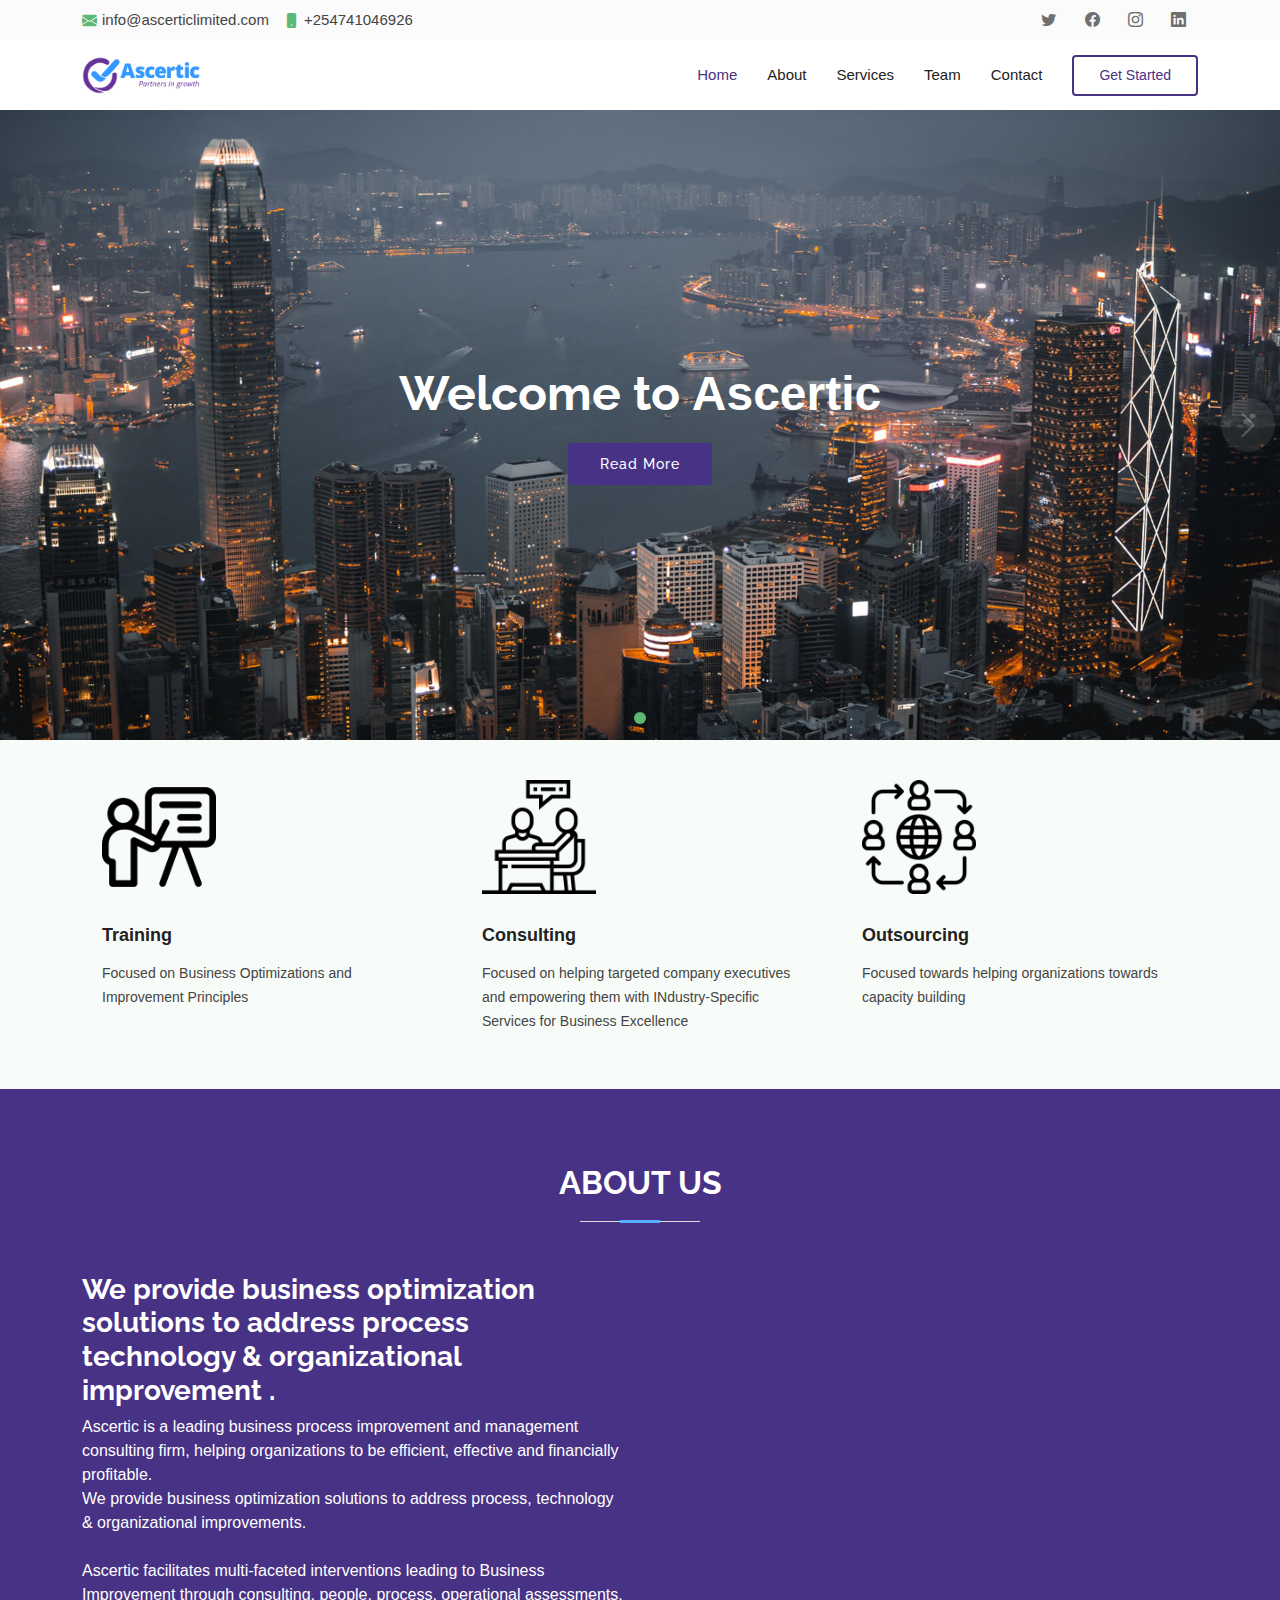
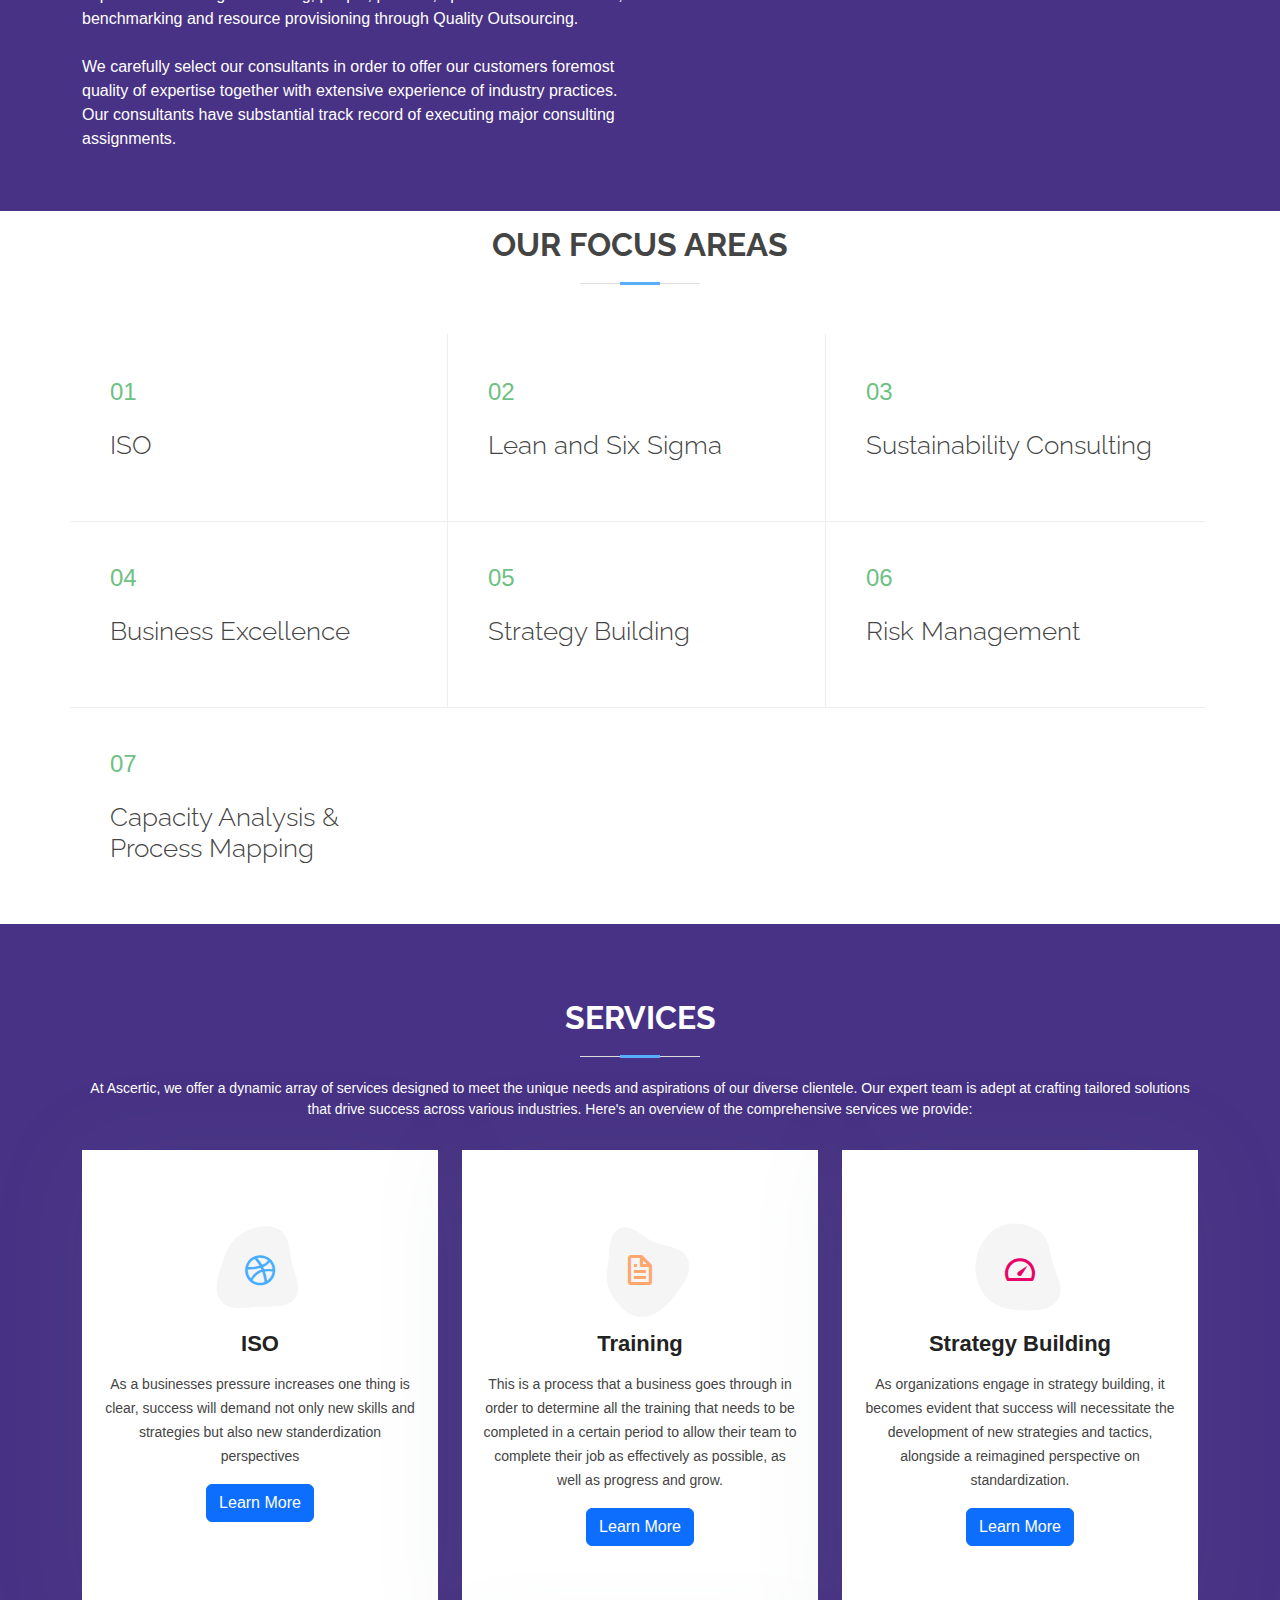
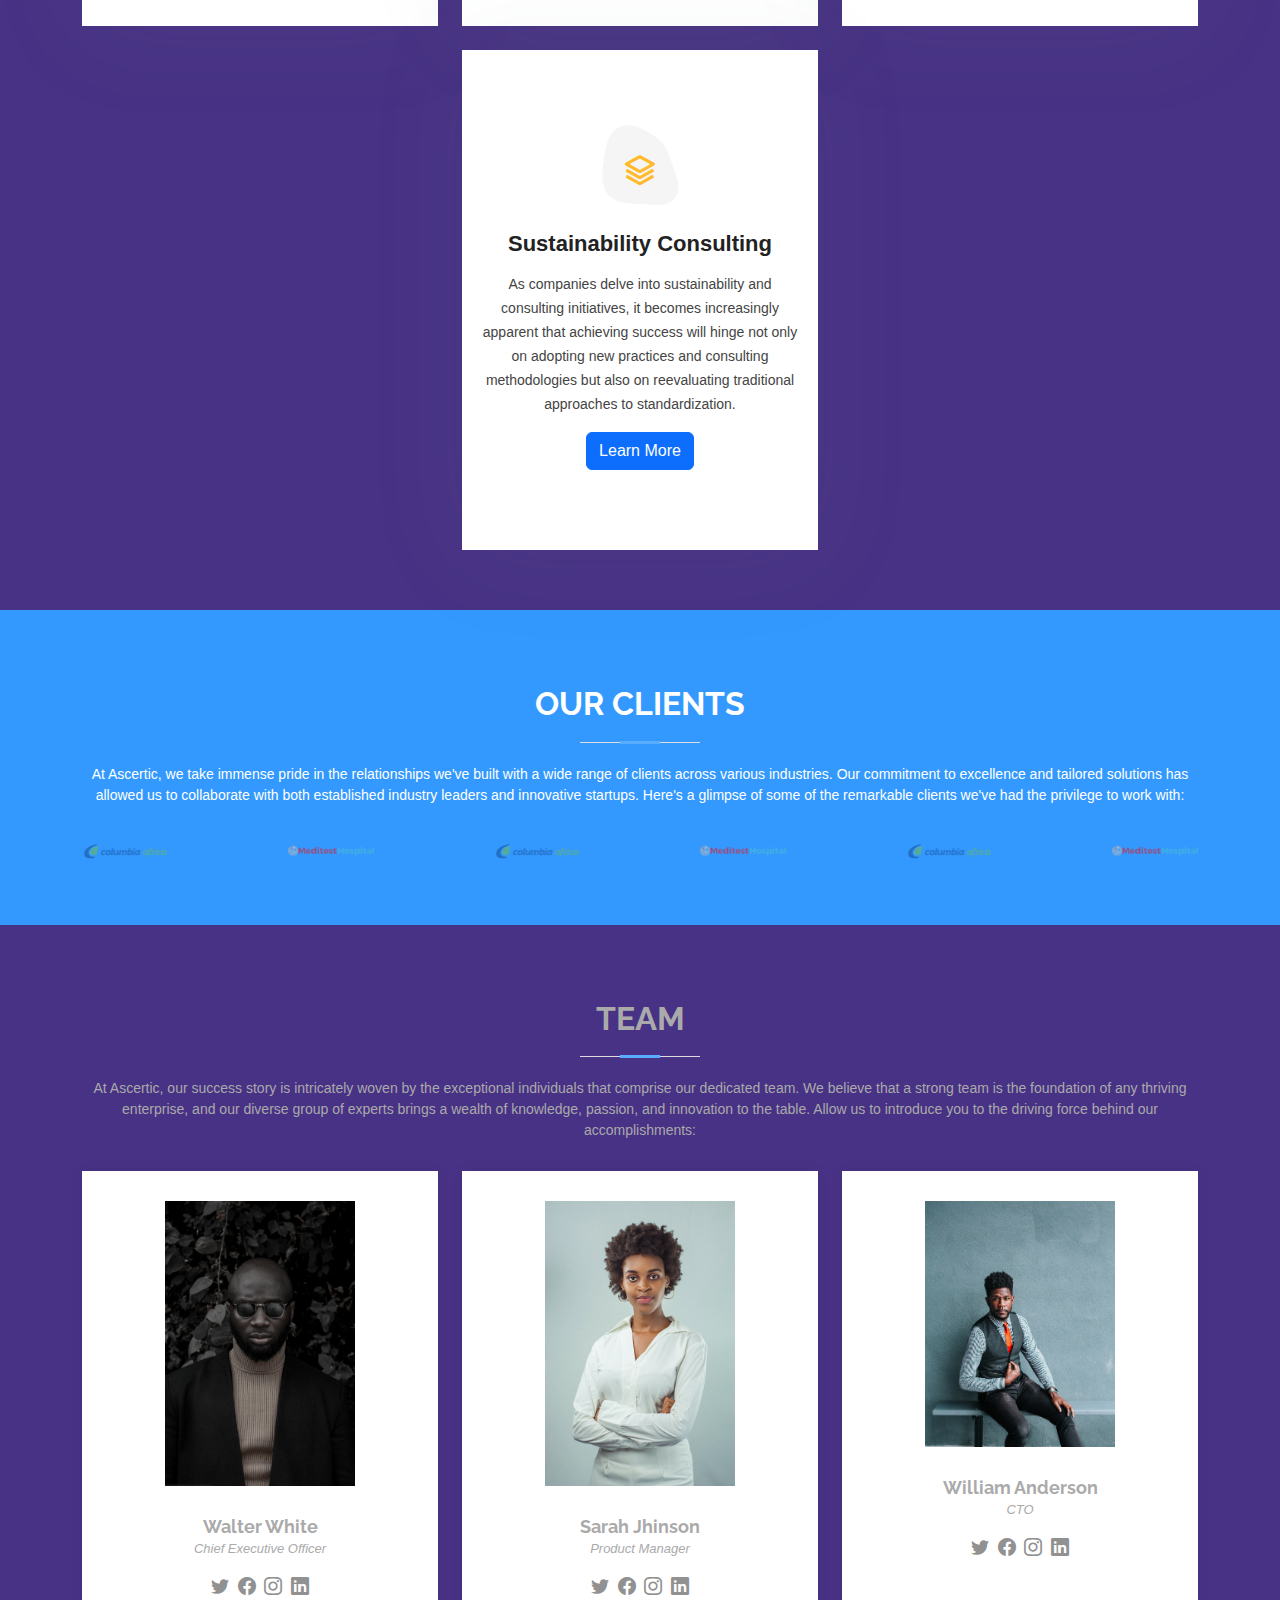
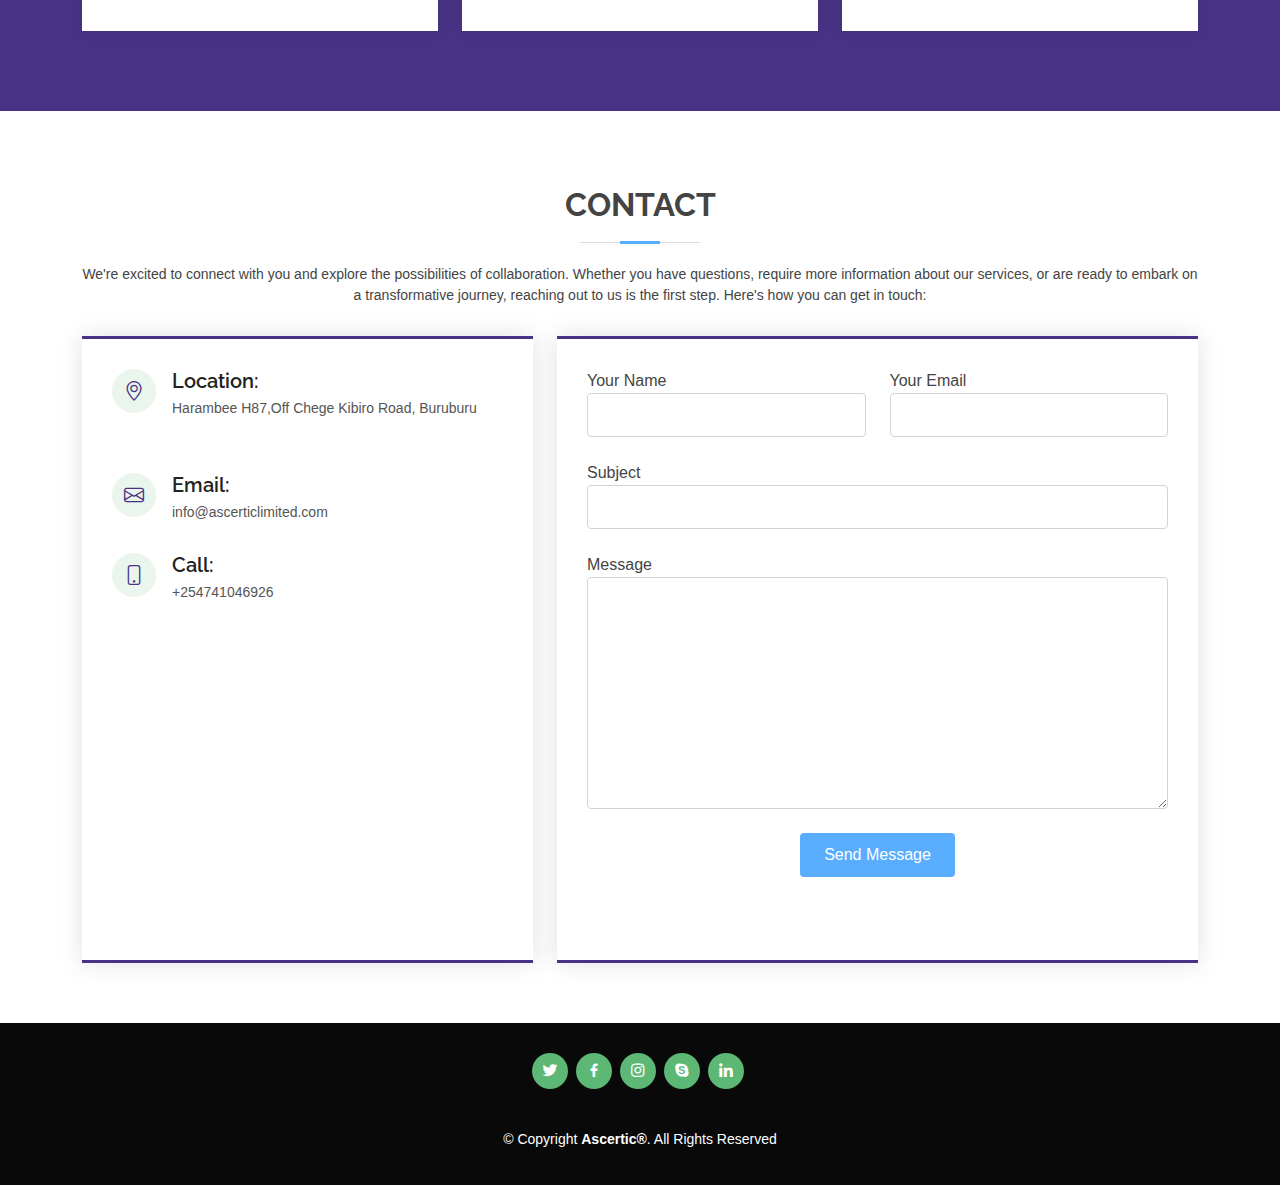
==== commit 4133f0cd: "Made final changes" ====
--- a/index.html
+++ b/index.html
@@ -227,28 +227,9 @@
       </div>
     </section><!-- End Why Us Section -->
 
-    <!-- ======= Our Clients Section ======= -->
-    <section id="clients" class="clients">
-      <div class="container">
-
-        <div class="section-title">
-          <h2>Our Clients</h2>
-          <p class="section-text">At Ascertic, we take immense pride in the relationships we've built with a wide range of clients across various industries. Our commitment to excellence and tailored solutions has allowed us to collaborate with both established industry leaders and innovative startups. Here's a glimpse of some of the remarkable clients we've had the privilege to work with:</p>
-        </div>
-
-        <div class="clients-slider swiper">
-          <div class="swiper-wrapper align-items-center">
-            <div class="swiper-slide"><img src="assets/img/columbiaafrica-logo.png" class="img-fluid" alt=""></div>
-            <div class="swiper-slide"><img src="assets/img/logo2.png" class="img-fluid" alt=""></div>
-          </div>
-          <div class="swiper-pagination"></div>
-        </div>
-
-      </div>
-    </section><!-- End Our Clients Section -->
-
+    
     <!-- ======= Services Section ======= -->
-    <section id="services" class="services">
+    <section id="services" class="services align-items-center">
       <div class="container">
 
         <div class="section-title">
@@ -280,7 +261,10 @@
                 <i class="bx bx-file"></i>
               </div>
               <h4><a href="">Training</a></h4>
-              <p>We take the 5 basic steps to manage risks. We identify,analyze,prioritize, implement a solution and monitor the risk.</p>
+              <p>
+                This is a process that a business goes through in order to determine all the training that 
+                needs to be completed in a certain period to allow their team to complete their 
+                job as effectively as possible, as well as progress and grow.</p>
               <a href="./training.html" class="btn btn-primary mt-3">Learn More</a>
             </div>
           </div>
@@ -294,9 +278,12 @@
                 <i class="bx bx-tachometer"></i>
               </div>
               <h4><a href="">Strategy Building</a></h4>
-              <p>We pride ourselves on providing a tailored project management sevice that assists our clients in establishing their options ,defining project needs and managing teams for projects of all sizes and complexities</p>
+              <p>As organizations engage in strategy building, it becomes evident that success will necessitate the development of new strategies and tactics, alongside a reimagined perspective on standardization.</p>
               <a href="./strategybuilding.html" class="btn btn-primary mt-3">Learn More</a>
             </div>
+          </div>
+          <div class="col-lg-4 col-md-6 d-flex align-items-stretch mt-4 mt-lg-0" data-aos="zoom-in" data-aos-delay="300">
+
           </div>
 
           <div class="col-lg-4 col-md-6 d-flex align-items-stretch mt-4" data-aos="zoom-in" data-aos-delay="100">
@@ -308,7 +295,7 @@
                 <i class="bx bx-layer"></i>
               </div>
               <h4><a href="">Sustainability Consulting</a></h4>
-              <p>Much like financial, business or operations analysts, we will collect,analyze data, identify needs and devise strategies to meet those needs</p>
+              <p>As companies delve into sustainability and consulting initiatives, it becomes increasingly apparent that achieving success will hinge not only on adopting new practices and consulting methodologies but also on reevaluating traditional approaches to standardization.</p>
               <a href="./sustainability.html" class="btn btn-primary mt-3">Learn More</a>
             </div>
           </div>
@@ -321,6 +308,26 @@
 
       </div>
     </section><!-- End Services Section -->
+
+    <!-- ======= Our Clients Section ======= -->
+    <section id="clients" class="clients">
+      <div class="container">
+
+        <div class="section-title">
+          <h2>Our Clients</h2>
+          <p class="section-text">At Ascertic, we take immense pride in the relationships we've built with a wide range of clients across various industries. Our commitment to excellence and tailored solutions has allowed us to collaborate with both established industry leaders and innovative startups. Here's a glimpse of some of the remarkable clients we've had the privilege to work with:</p>
+        </div>
+
+        <div class="clients-slider swiper">
+          <div class="swiper-wrapper align-items-center">
+            <div class="swiper-slide"><img src="assets/img/columbiaafrica-logo.png" class="img-fluid" alt=""></div>
+            <div class="swiper-slide"><img src="assets/img/logo2.png" class="img-fluid" alt=""></div>
+          </div>
+          <div class="swiper-pagination"></div>
+        </div>
+
+      </div>
+    </section><!-- End Our Clients Section -->
 
     <!-- ======= Team Section ======= -->
     <section id="team" class="team section-bg">
@@ -421,7 +428,7 @@
           </div>
 
           <div class="col-lg-7 mt-5 mt-lg-0 d-flex align-items-stretch">
-            <form action="forms/contact.php" method="post" role="form" class="php-email-form">
+            <form  role="form" class="php-email-form">
               <div class="row">
                 <div class="form-group col-md-6">
                   <label for="name">Your Name</label>
@@ -445,7 +452,7 @@
                 <div class="error-message"></div>
                 <div class="sent-message">Your message has been sent. Thank you!</div>
               </div>
-              <div class="text-center"><button type="submit">Send Message</button></div>
+              <div class="text-center"><button type="submit" id="contact_button"  onclick="sendemail()">Send Message</button></div>
             </form>
           </div>
 
--- a/assets/css/style.css
+++ b/assets/css/style.css
@@ -764,6 +764,18 @@
   transition: all ease-in-out 0.3s;
   background: #fff;
   box-shadow: 0px 5px 90px 0px rgba(110, 123, 131, 0.1);
+}
+
+.services{
+  background: #483285;
+  
+}
+.services .section-title{
+  color: white;
+}
+
+.services .service-text{
+  color: white;
 }
 
 .services .icon-box .icon {
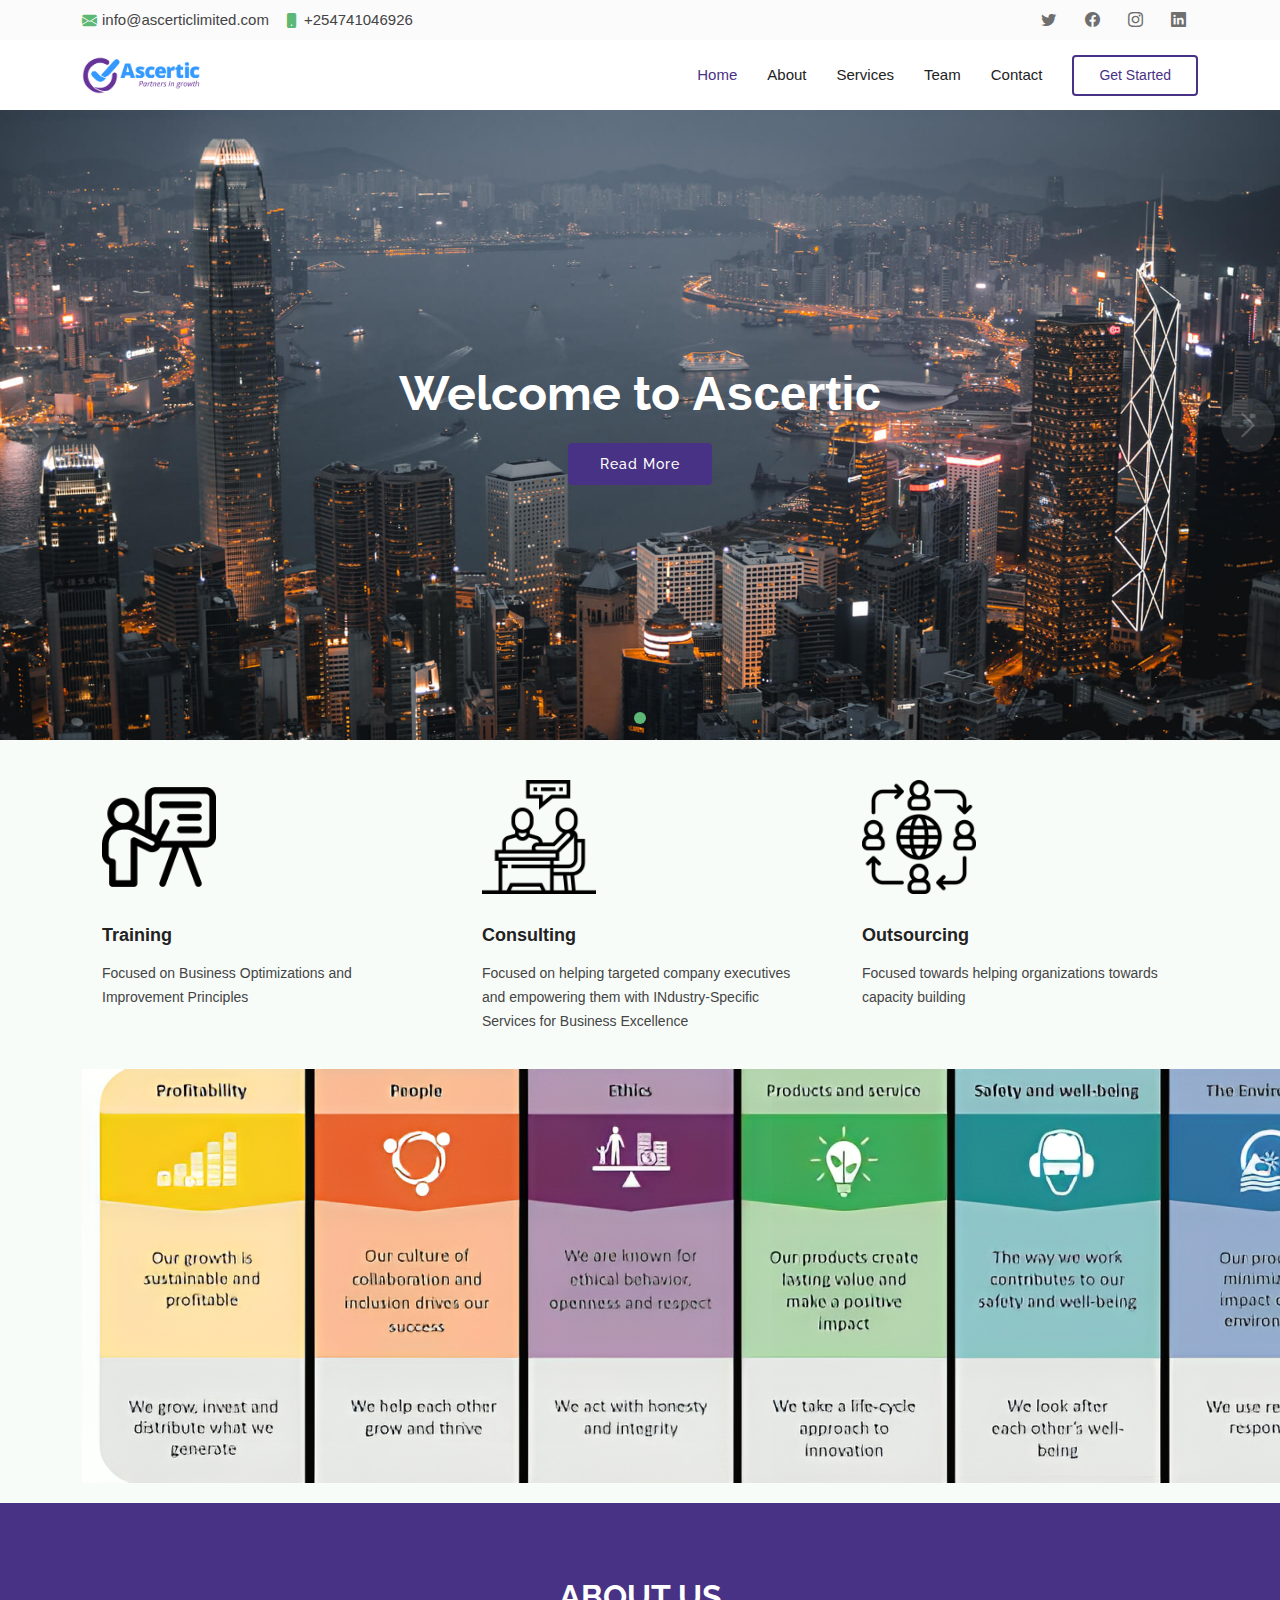
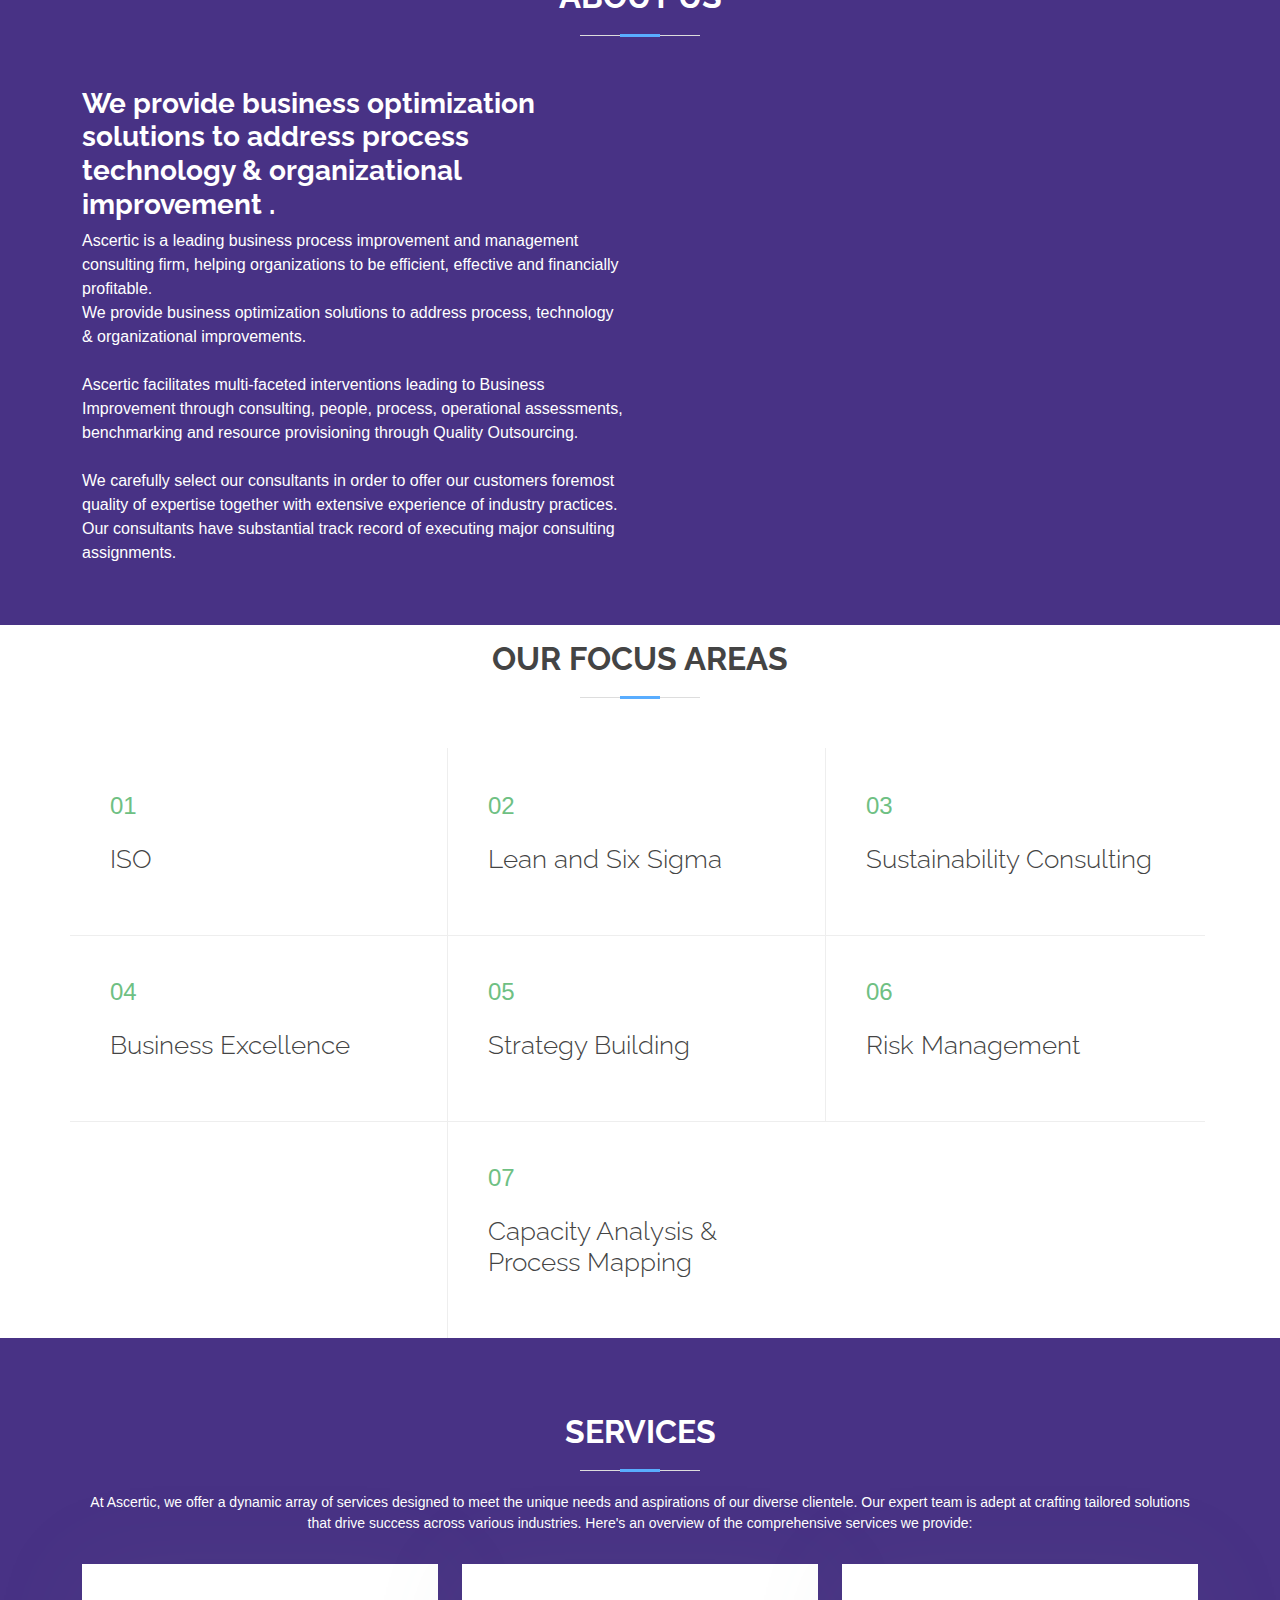
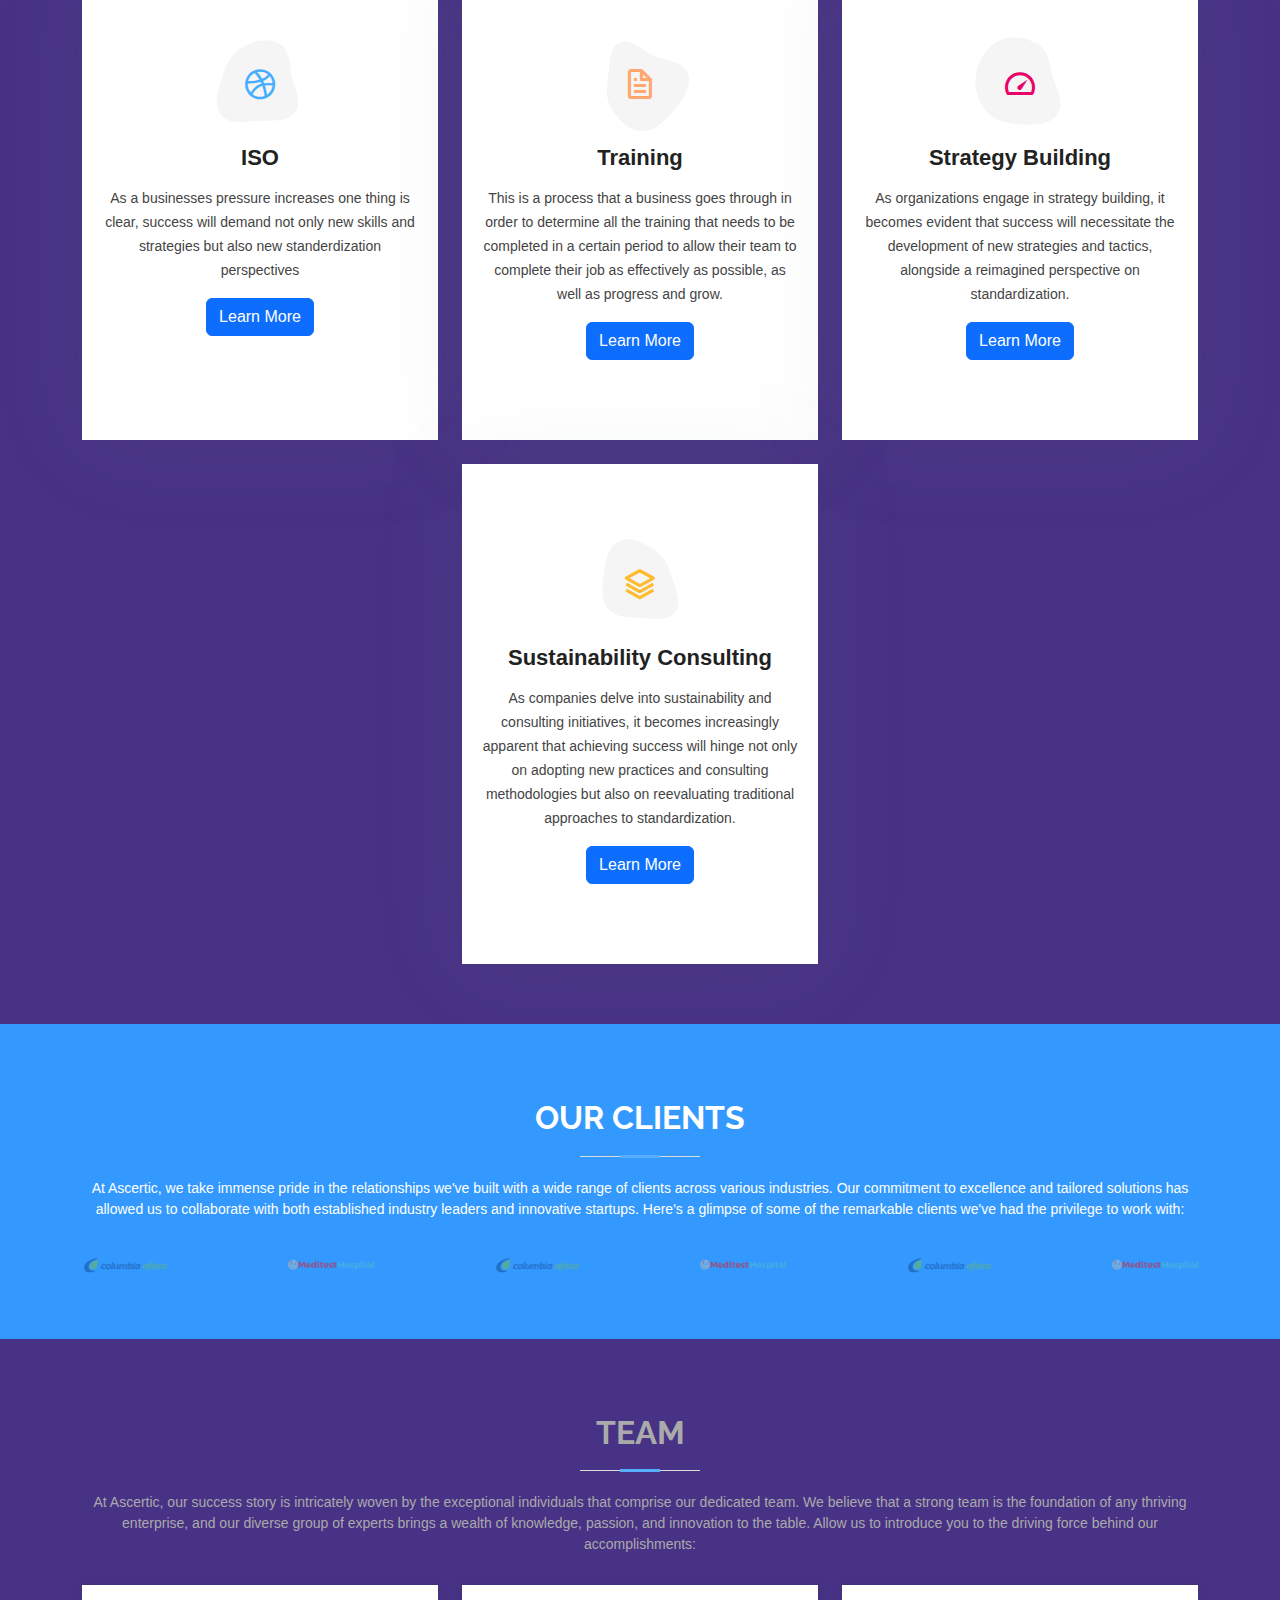
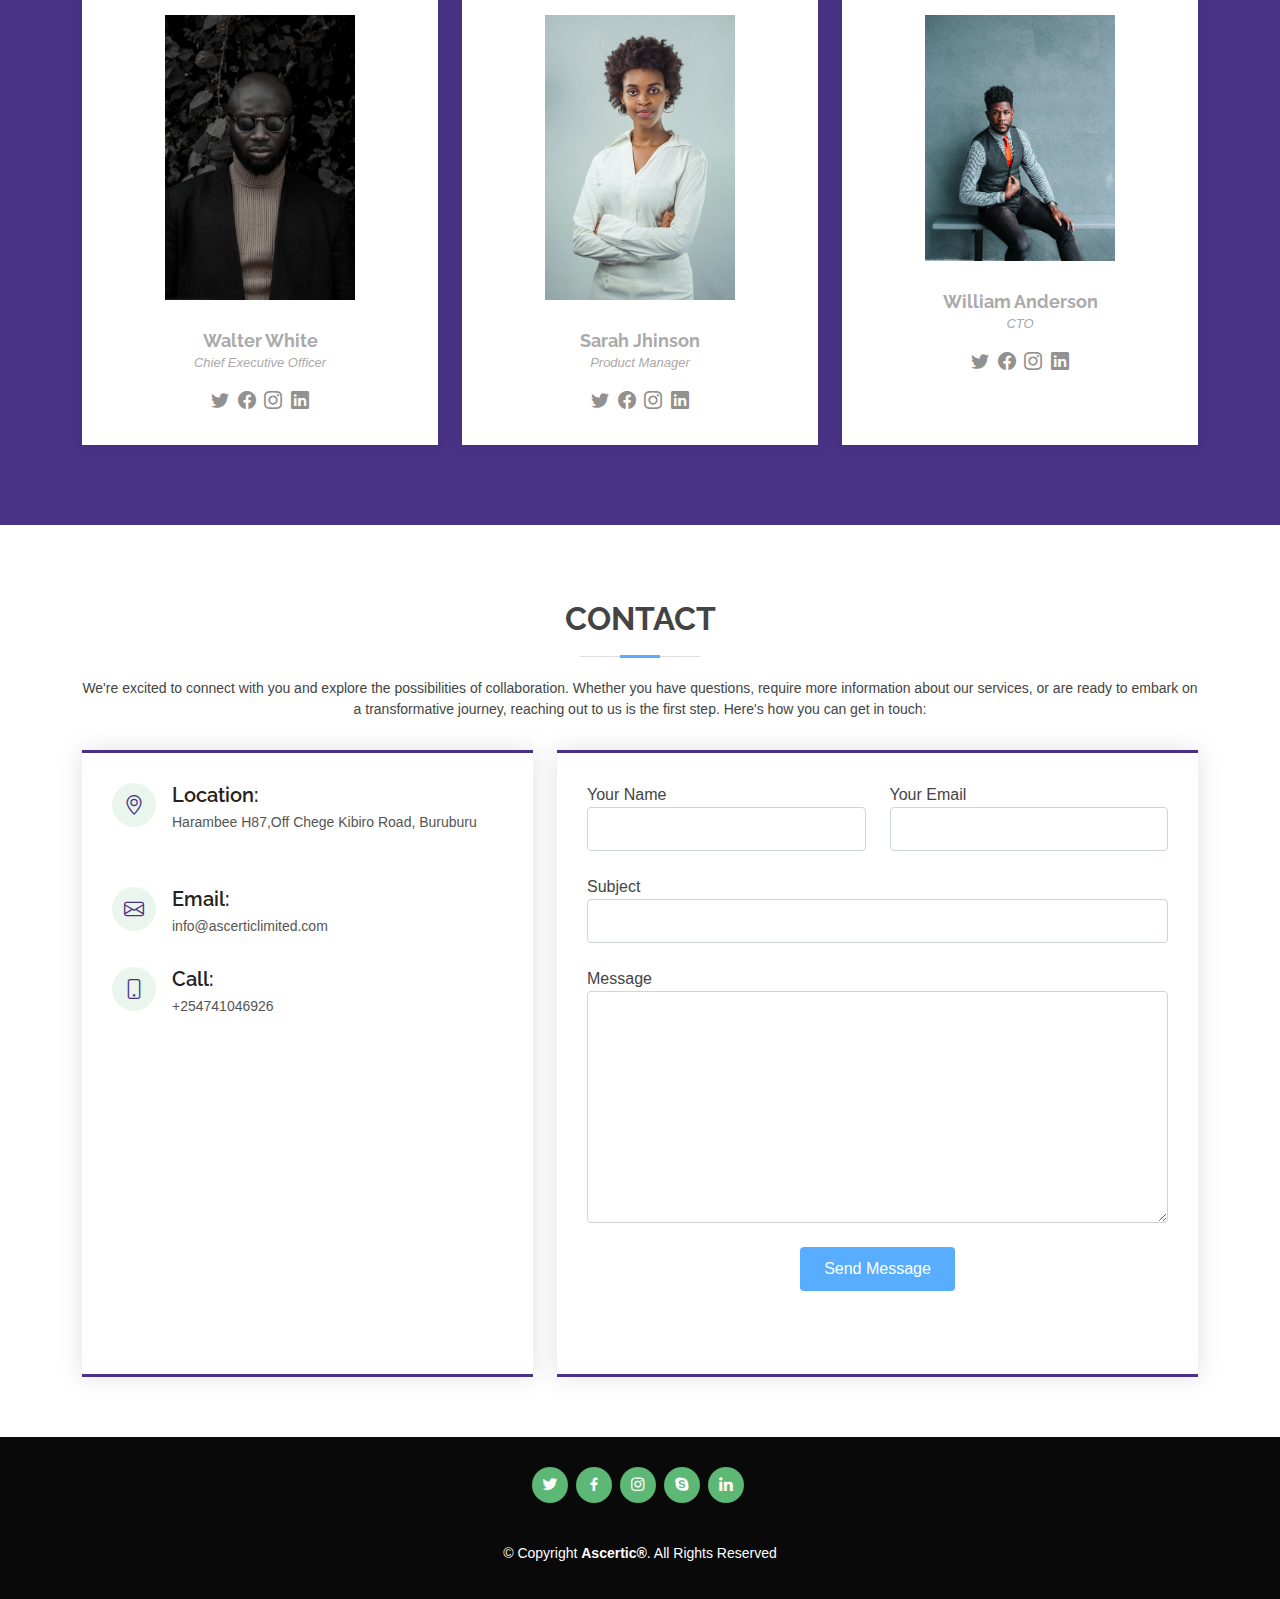
==== commit 96a794f1: "final changes" ====
--- a/index.html
+++ b/index.html
@@ -151,6 +151,8 @@
           </div>
         </div>
 
+        <img src="/assets/img/Ascertic-Company-Profile (1).png"/>
+
       </div>
     </section><!-- End Featured Services Section -->
 
@@ -215,6 +217,9 @@
           <div class="col-lg-4 col-md-6 content-item">
             <span>06</span>
             <h4>Risk Management</h4>
+          </div>
+          <div class="col-lg-4 col-md-6 content-item">
+
           </div>
 
           <div class="col-lg-4 col-md-6 content-item">
